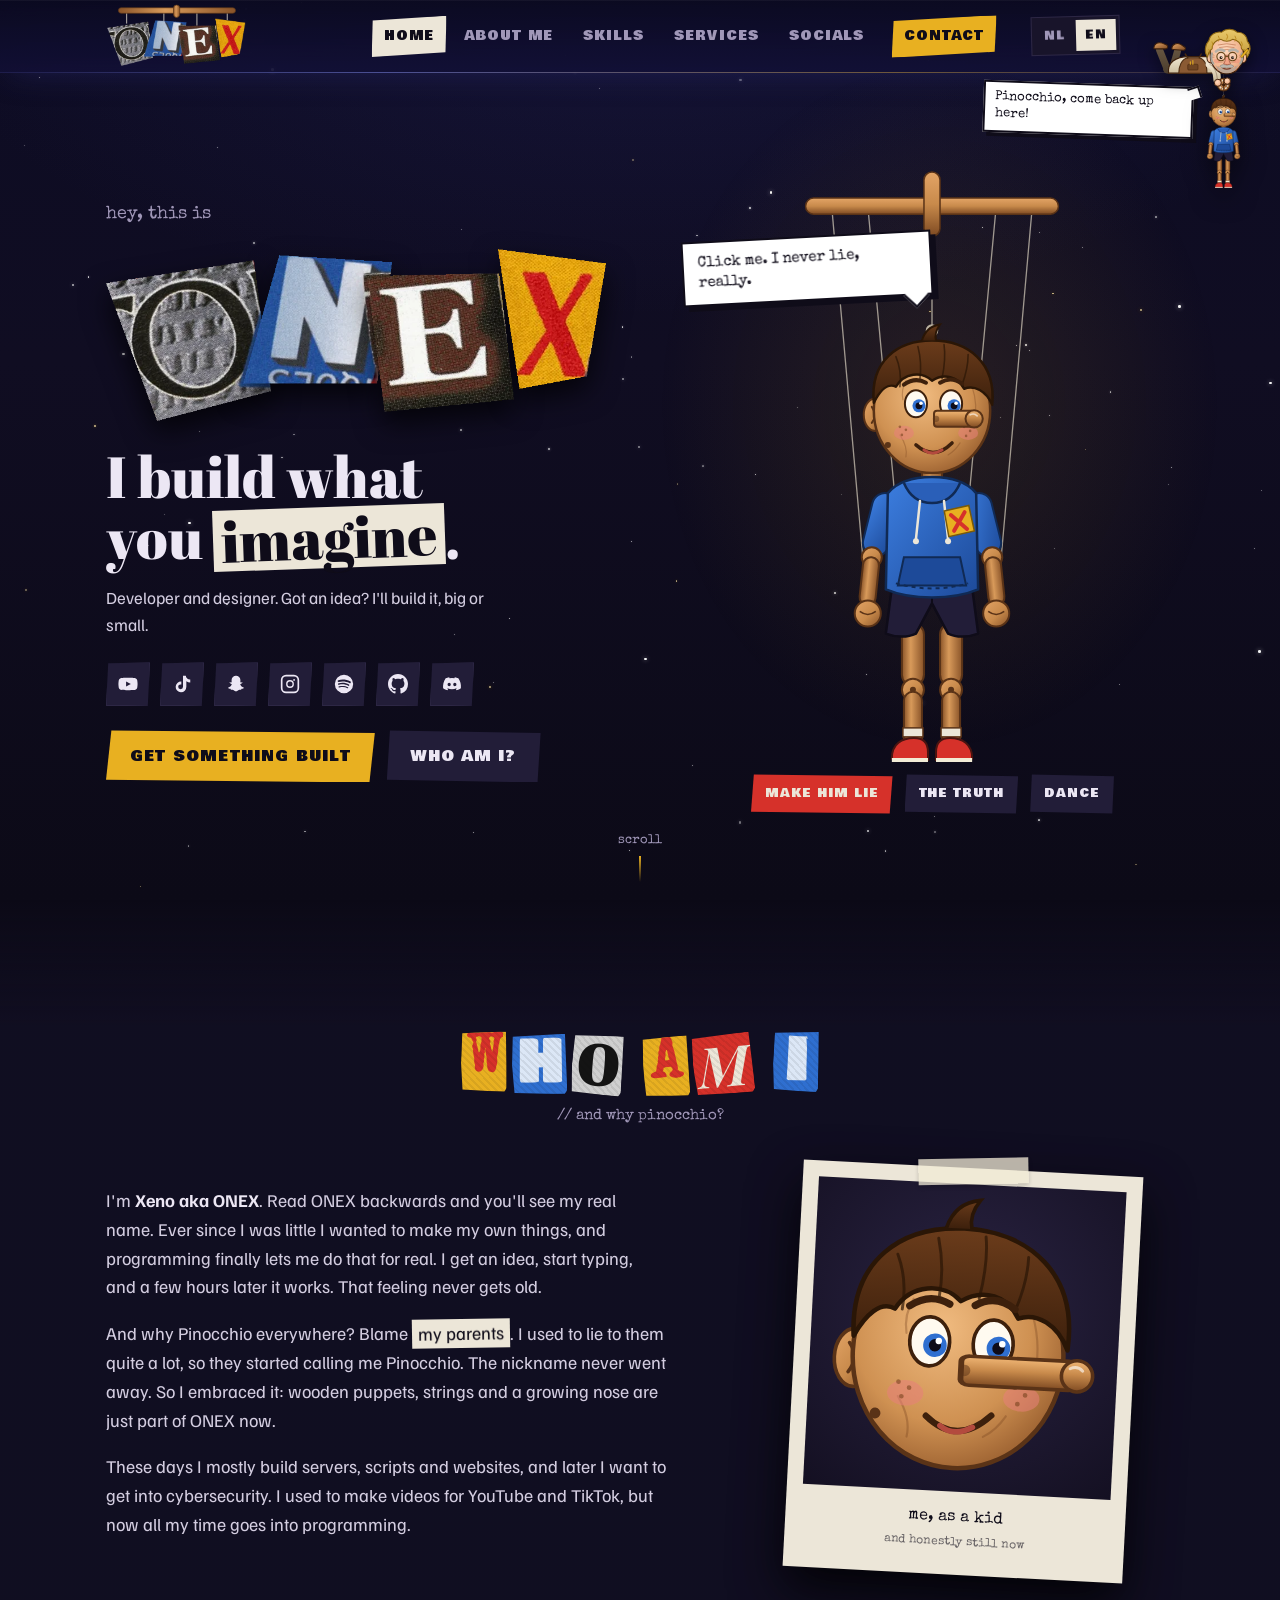
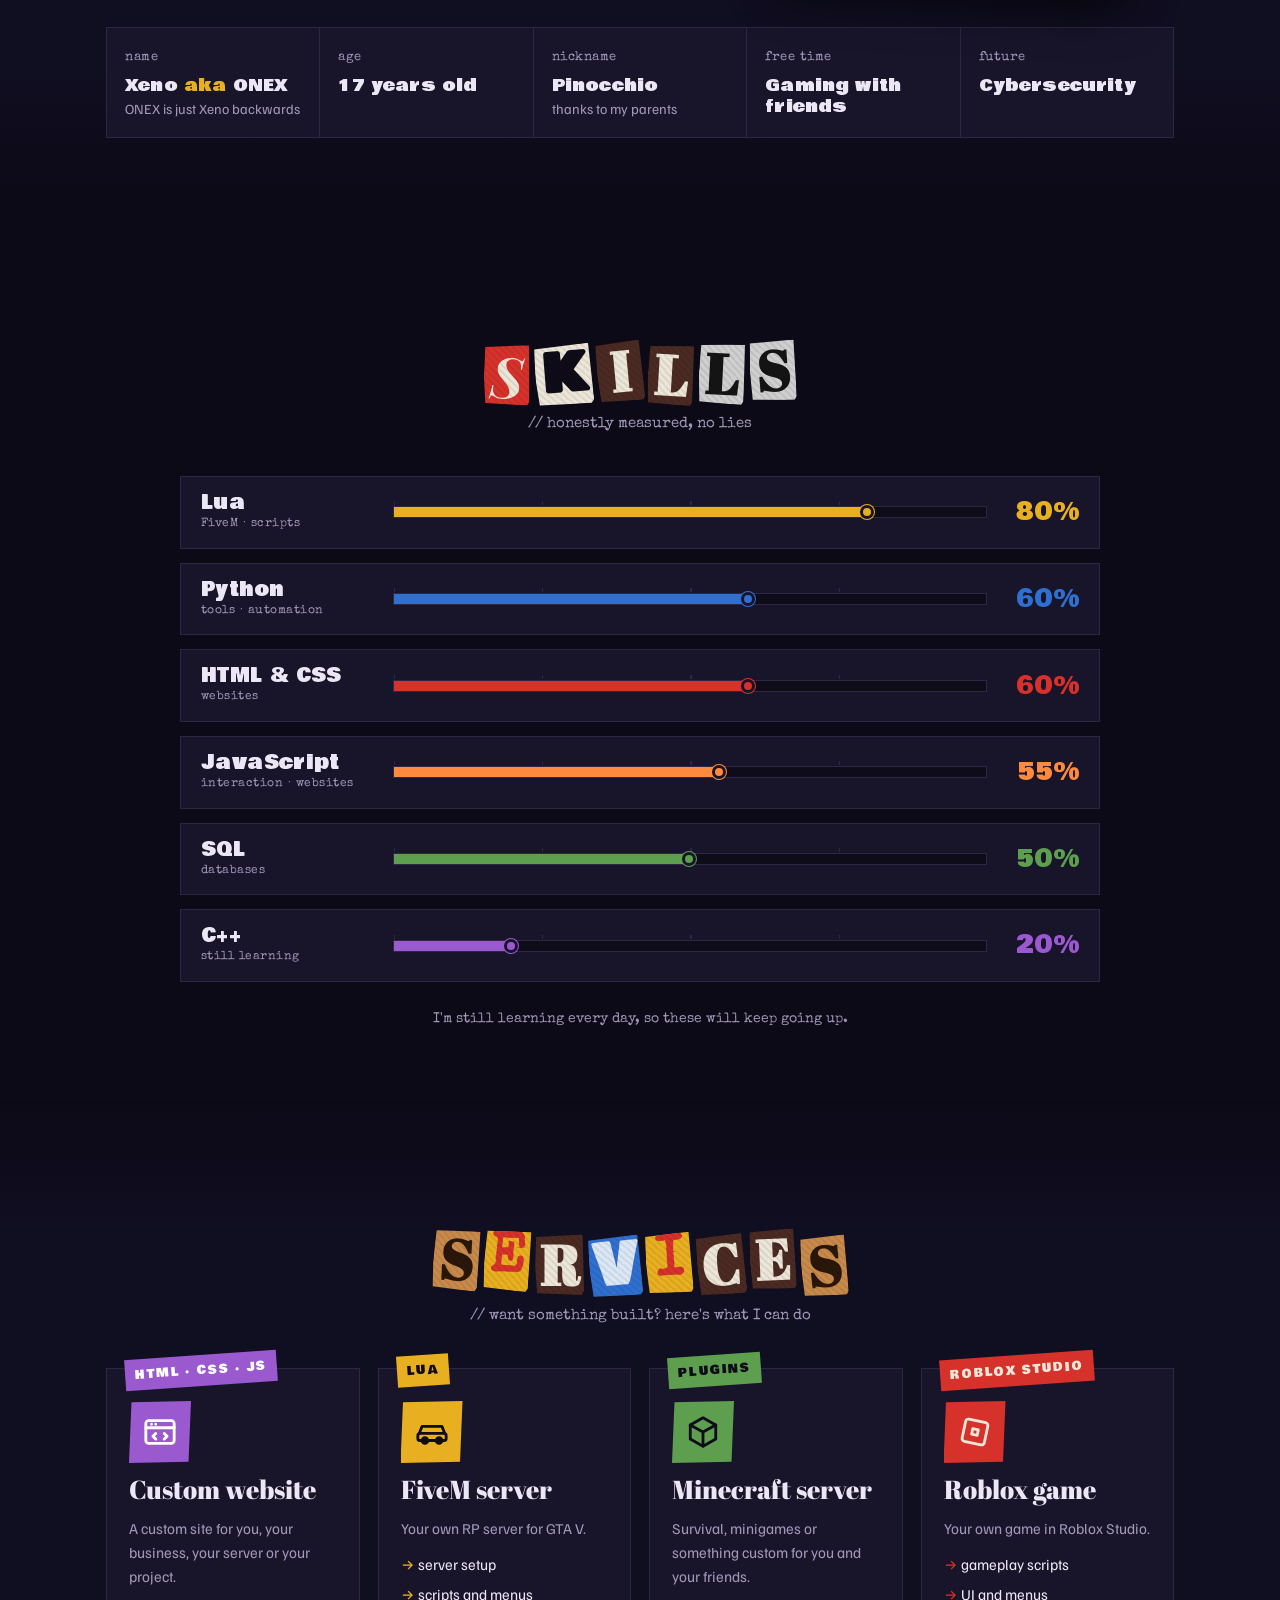
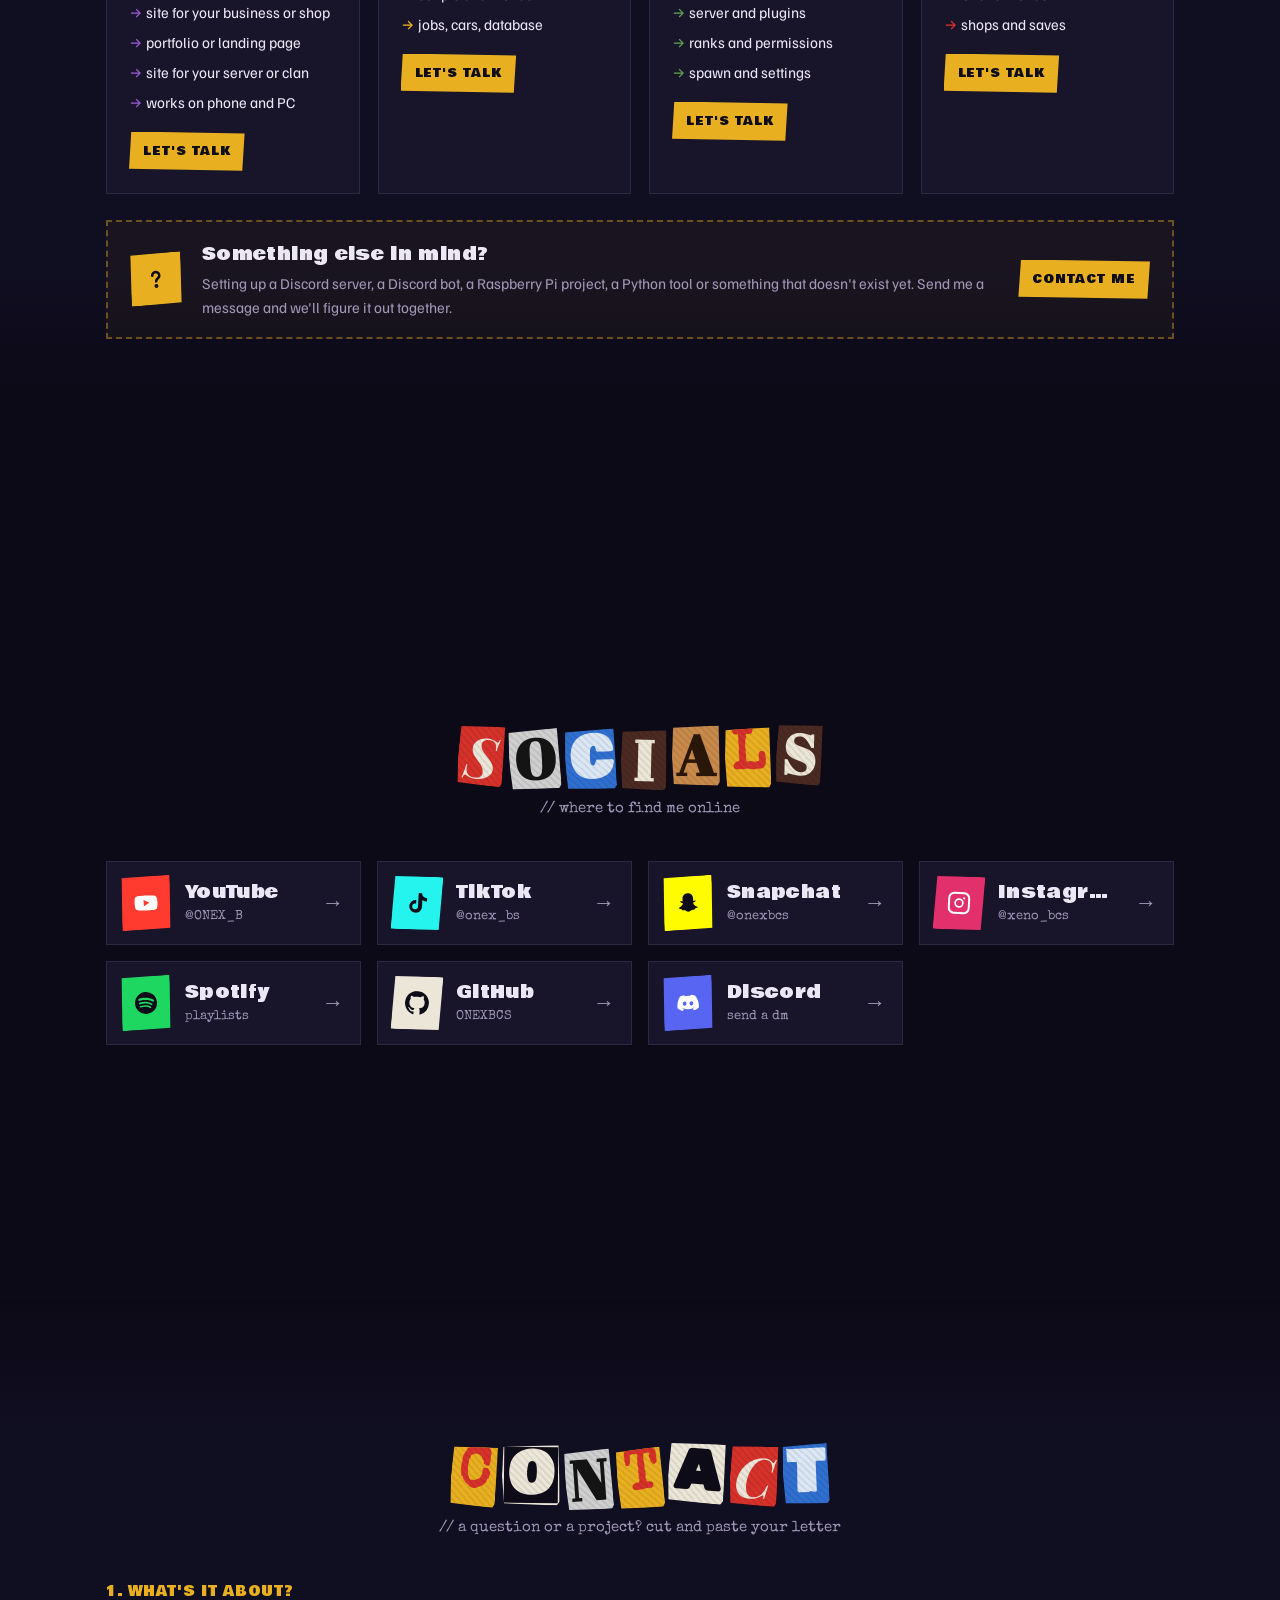
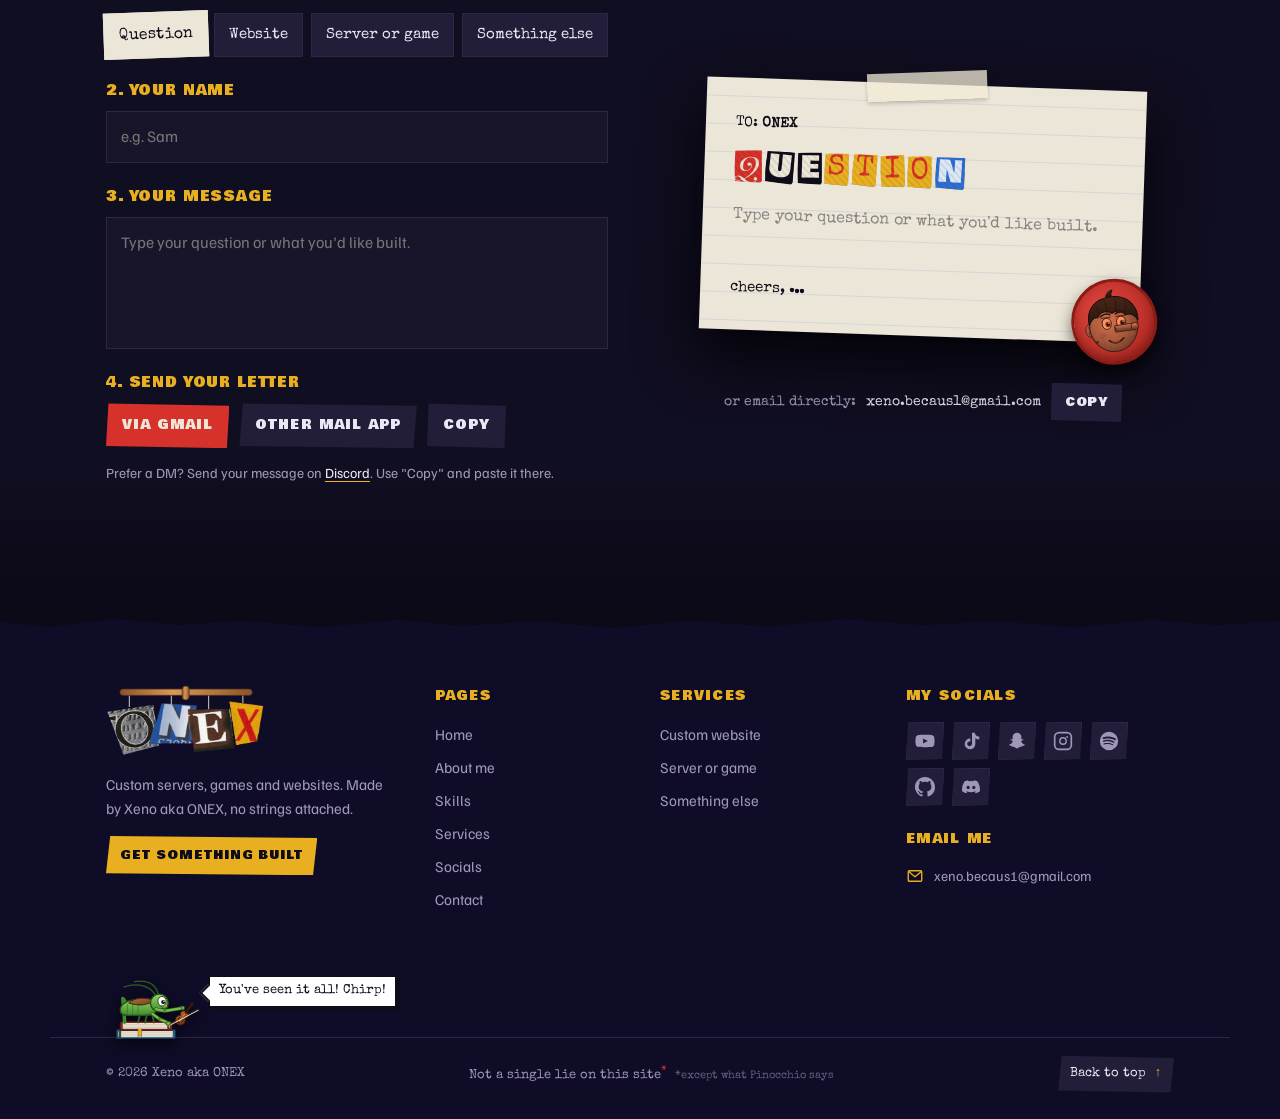
==== index.html @ eb0c6455 "Logo, Home and 'Naar boven' links also do the Wheeeee ride, no bubbles flashing Co-Authored-By: Clau" ====
<!doctype html>
<html lang="nl">
<head>
<script>if(!matchMedia("(prefers-reduced-motion: reduce)").matches)document.documentElement.classList.add("rig-on")</script>
<meta charset="utf-8">
<meta name="viewport" content="width=device-width, initial-scale=1, viewport-fit=cover">
<meta name="description" content="ONEX: servers, games en websites op maat. FiveM, Minecraft, Roblox en custom websites.">
<link rel="icon" href="favicon.ico" sizes="any">
<link rel="icon" type="image/png" sizes="64x64" href="assets/images/favicon.png">
<link rel="apple-touch-icon" href="assets/images/apple-touch-icon.png">
<meta name="theme-color" content="#0f0c19">
<meta property="og:title" content="ONEX · Pinokkio's werkplaats">
<meta property="og:description" content="Ik bouw wat jij bedenkt. Servers, games en websites op maat.">
<title>ONEX · Pinokkio's werkplaats</title>
<link rel="preconnect" href="https://fonts.googleapis.com">
<link rel="stylesheet" href="https://fonts.googleapis.com/css2?family=Abril+Fatface&family=Bowlby+One&family=Familjen+Grotesk:wght@400;500;700&family=Special+Elite&family=Rubik+Mono+One&family=Playfair+Display:ital,wght@1,900&display=swap">
<link rel="stylesheet" href="assets/css/style.css?v=53">
</head>
<body>


<svg width="0" height="0" style="position:absolute" aria-hidden="true">
  <defs>
    <linearGradient id="gWood" x1="0" y1="0" x2="1" y2="1"><stop offset="0" stop-color="#e3a466"/><stop offset=".55" stop-color="#c88a4b"/><stop offset="1" stop-color="#8a5429"/></linearGradient>
    <radialGradient id="gFace" cx=".42" cy=".38" r=".7"><stop offset="0" stop-color="#f0bb80"/><stop offset=".6" stop-color="#cf9152"/><stop offset="1" stop-color="#93592b"/></radialGradient>
    <linearGradient id="gNose" x1="0" y1="0" x2="0" y2="1"><stop offset="0" stop-color="#f0b675"/><stop offset=".45" stop-color="#c88a4b"/><stop offset="1" stop-color="#7e4a22"/></linearGradient>
    <linearGradient id="gLimb" x1="0" y1="0" x2="1" y2="0"><stop offset="0" stop-color="#8a5429"/><stop offset=".4" stop-color="#d89a5a"/><stop offset="1" stop-color="#8a5429"/></linearGradient>
    <linearGradient id="gHood" x1="0" y1="0" x2="1" y2="1"><stop offset="0" stop-color="#3c7ee0"/><stop offset="1" stop-color="#1d4a99"/></linearGradient>
    <pattern id="gScan" width="4" height="4" patternUnits="userSpaceOnUse"><rect width="4" height="2" fill="#00000030"/></pattern>
    <linearGradient id="gHair" x1="0" y1="0" x2="0" y2="1"><stop offset="0" stop-color="#6b3c1b"/><stop offset="1" stop-color="#3d200c"/></linearGradient>
  </defs>

  <!-- original wooden head, nose controlled by --nose -->
  <symbol id="pHead" viewBox="0 0 320 560" overflow="visible">
    <!-- ear -->
    <ellipse cx="103" cy="128" rx="11" ry="16" fill="url(#gWood)" stroke="#5a3317" stroke-width="2"/>
    <path d="M100 120q6 8 0 16" stroke="#5a3317" stroke-width="2" fill="none" stroke-linecap="round"/>
    <!-- face -->
    <ellipse cx="160" cy="124" rx="58" ry="62" fill="url(#gFace)" stroke="#5a3317" stroke-width="2.5"/>
    <g stroke="#7a4520" stroke-width="1.2" fill="none" opacity=".35" stroke-linecap="round">
      <path d="M128 148q8 12 6 22"/><path d="M200 100q6 18 2 36"/><path d="M134 94q-5 9-3 19"/><path d="M188 156q-5 8-12 12"/>
    </g>
    <!-- carved hair -->
    <path d="M102 116C98 74 126 54 160 54c36 0 64 22 60 64-6-14-18-20-28-16-6-12-20-16-32-8-10-10-28-8-36 6-8-4-16 4-22 16z" fill="url(#gHair)" stroke="#2a1606" stroke-width="2.5" stroke-linejoin="round"/>
    <g stroke="#2a1606" stroke-width="1.6" fill="none" opacity=".7" stroke-linecap="round">
      <path d="M124 70q6 14 4 30"/><path d="M146 60q4 16 2 32"/><path d="M172 58q2 14-2 34"/><path d="M196 68q0 14-6 30"/>
    </g>
    <path d="M150 54q4-14 18-16q-6 8-4 16" fill="url(#gHair)" stroke="#2a1606" stroke-width="2"/>
    <!-- brows -->
    <path d="M132 98q11-8 22-2" stroke="#3d200c" stroke-width="4" fill="none" stroke-linecap="round"/>
    <path d="M168 96q11-7 22 1" stroke="#3d200c" stroke-width="4" fill="none" stroke-linecap="round"/>
    <!-- eyes -->
    <ellipse cx="144" cy="117" rx="11" ry="13.5" fill="#fffaf0" stroke="#3d200c" stroke-width="2"/>
    <ellipse cx="179" cy="117" rx="11" ry="13.5" fill="#fffaf0" stroke="#3d200c" stroke-width="2"/>
    <g class="p-pupil">
      <circle cx="147" cy="119" r="6.5" fill="#2f6fd0"/><circle cx="147" cy="119" r="3.4" fill="#0f0c19"/><circle cx="149" cy="116.5" r="1.8" fill="#fff"/>
      <circle cx="182" cy="119" r="6.5" fill="#2f6fd0"/><circle cx="182" cy="119" r="3.4" fill="#0f0c19"/><circle cx="184" cy="116.5" r="1.8" fill="#fff"/>
    </g>
    <ellipse class="p-lid" cx="144" cy="117" rx="12" ry="14.5" fill="#c88a4b" stroke="#3d200c" stroke-width="2"/>
    <ellipse class="p-lid" cx="179" cy="117" rx="12" ry="14.5" fill="#c88a4b" stroke="#3d200c" stroke-width="2"/>
    <!-- cheeks & freckles -->
    <ellipse cx="132" cy="146" rx="10" ry="7" fill="#e8807a" opacity=".55"/>
    <ellipse cx="196" cy="146" rx="10" ry="7" fill="#e8807a" opacity=".55"/>
    <g fill="#7a4520" opacity=".6"><circle cx="128" cy="140" r="1.3"/><circle cx="134" cy="143" r="1.3"/><circle cx="130" cy="148" r="1.3"/><circle cx="192" cy="140" r="1.3"/><circle cx="198" cy="144" r="1.3"/><circle cx="194" cy="149" r="1.3"/></g>
    <!-- mouth -->
    <path d="M144 158q18 16 36-2" stroke="#3d200c" stroke-width="3.5" fill="none" stroke-linecap="round"/>
    <path d="M152 163q8 6 18 0" stroke="#b34a3e" stroke-width="3" fill="none" stroke-linecap="round"/>
    <!-- wood joint at jaw -->
    <circle cx="116" cy="158" r="3" fill="#5a3317"/>
    <!-- nose -->
    <rect class="p-nose" x="162" y="124" width="40" height="16" rx="3" fill="url(#gNose)" stroke="#5a3317" stroke-width="2"/>
    <g class="p-tip">
      <circle cx="202" cy="132" r="8.6" fill="url(#gNose)" stroke="#5a3317" stroke-width="2"/>
      <path d="M198 128q4-2 7 1" stroke="#fff" stroke-width="1.6" fill="none" opacity=".6" stroke-linecap="round"/>
      <g class="p-leaf"><path d="M200 124q2-14 16-16q-2 14-16 16z" fill="#5d9e4f" stroke="#2e5a24" stroke-width="1.5"/><path d="M201 123l10-10" stroke="#2e5a24" stroke-width="1.2"/></g>
    </g>
    <circle cx="164" cy="132" r="3.2" fill="#5a3317" opacity=".5"/>
  </symbol>

  <symbol id="i-gh" viewBox="0 0 16 16"><path d="M8 0C3.58 0 0 3.58 0 8c0 3.54 2.29 6.53 5.47 7.59.4.07.55-.17.55-.38 0-.19-.01-.82-.01-1.49-2.01.37-2.53-.49-2.69-.94-.09-.23-.48-.94-.82-1.13-.28-.15-.68-.52-.01-.53.63-.01 1.08.58 1.23.82.72 1.21 1.87.87 2.33.66.07-.52.28-.87.51-1.07-1.78-.2-3.64-.89-3.64-3.95 0-.87.31-1.59.82-2.15-.08-.2-.36-1.02.08-2.12 0 0 .67-.21 2.2.82.64-.18 1.32-.27 2-.27.68 0 1.36.09 2 .27 1.53-1.04 2.2-.82 2.2-.82.44 1.1.16 1.92.08 2.12.51.56.82 1.27.82 2.15 0 3.07-1.87 3.75-3.65 3.95.29.25.54.73.54 1.48 0 1.07-.01 1.93-.01 2.2 0 .21.15.46.55.38A8.01 8.01 0 0016 8c0-4.42-3.58-8-8-8z"/></symbol>
  <symbol id="i-yt" viewBox="0 0 24 24"><path d="M23 7.2a3 3 0 00-2.1-2.1C19 4.6 12 4.6 12 4.6s-7 0-8.9.5A3 3 0 001 7.2 31 31 0 00.5 12 31 31 0 001 16.8a3 3 0 002.1 2.1c1.9.5 8.9.5 8.9.5s7 0 8.9-.5a3 3 0 002.1-2.1 31 31 0 00.5-4.8 31 31 0 00-.5-4.8zM9.7 15.1V8.9L15.4 12z"/></symbol>
  <symbol id="i-tt" viewBox="0 0 24 24"><path d="M16.6 2h-3.4v13.4a2.9 2.9 0 11-2.9-2.9c.3 0 .6 0 .9.1V9.1a6.4 6.4 0 106 6.3V8.6a8.1 8.1 0 004.7 1.5V6.7a4.8 4.8 0 01-5.3-4.7z"/></symbol>
  <symbol id="i-sc" viewBox="0 0 24 24"><path d="M12 2.2c2.9 0 5.2 2.2 5.3 5.1l-.1 2.6c.6.3 1.3.1 1.8-.1.5-.2 1 .4.6.9-.5.6-1.5.9-2.2 1.2-.3.1-.4.4-.3.7.8 1.8 2.2 3.1 4 3.6.4.1.5.6.1.8-.8.4-1.7.6-2.6.8-.2.3-.2.9-.5 1.2-.8 0-1.7-.2-2.6.1-1.2.4-2 1.7-3.5 1.7s-2.3-1.3-3.5-1.7c-.9-.3-1.8-.1-2.6-.1-.3-.3-.3-.9-.5-1.2-.9-.2-1.8-.4-2.6-.8-.4-.2-.3-.7.1-.8 1.8-.5 3.2-1.8 4-3.6.1-.3 0-.6-.3-.7-.7-.3-1.7-.6-2.2-1.2-.4-.5.1-1.1.6-.9.5.2 1.2.4 1.8.1l-.1-2.6C6.8 4.4 9.1 2.2 12 2.2z"/></symbol>
  <symbol id="i-sp" viewBox="0 0 24 24"><path d="M12 1a11 11 0 100 22 11 11 0 000-22zm5 15.9a.7.7 0 01-.9.2c-2.6-1.6-5.8-1.9-9.6-1a.7.7 0 11-.3-1.3c4.2-1 7.7-.6 10.6 1.2.3.2.4.6.2.9zm1.3-3a.9.9 0 01-1.2.3c-2.9-1.8-7.4-2.3-10.9-1.3a.9.9 0 11-.5-1.7c4-1.2 9-.6 12.3 1.5.4.2.6.8.3 1.2zm.1-3.1C14.9 8.7 9.2 8.5 5.9 9.5a1.1 1.1 0 11-.6-2.1c3.8-1.2 10.1-.9 14.1 1.4a1.1 1.1 0 11-1 1.9z"/></symbol>
  <symbol id="i-ig" viewBox="0 0 24 24"><path d="M12 7.3a4.7 4.7 0 100 9.4 4.7 4.7 0 000-9.4zm0 7.7a3 3 0 110-6 3 3 0 010 6zm6-7.9a1.1 1.1 0 11-2.2 0 1.1 1.1 0 012.2 0zM16.8 1H7.2A6.2 6.2 0 001 7.2v9.6A6.2 6.2 0 007.2 23h9.6a6.2 6.2 0 006.2-6.2V7.2A6.2 6.2 0 0016.8 1zm4.2 15.8a4.2 4.2 0 01-4.2 4.2H7.2A4.2 4.2 0 013 16.8V7.2A4.2 4.2 0 017.2 3h9.6A4.2 4.2 0 0121 7.2z"/></symbol>
  <symbol id="i-dc" viewBox="0 0 24 24"><path d="M19.6 5.2A17 17 0 0015.4 4l-.5 1a15.7 15.7 0 00-5.8 0l-.5-1a17 17 0 00-4.2 1.2C1.7 9.2 1 13.1 1.3 17a17 17 0 005.2 2.6l1.1-1.8a11 11 0 01-1.7-.8l.4-.3a12 12 0 0011.4 0l.4.3-1.7.8 1.1 1.8a17 17 0 005.2-2.6c.4-4.5-.7-8.4-3.1-11.8zM8.6 14.6c-1 0-1.9-1-1.9-2.1s.8-2.1 1.9-2.1 1.9 1 1.9 2.1-.8 2.1-1.9 2.1zm6.8 0c-1 0-1.9-1-1.9-2.1s.8-2.1 1.9-2.1 1.9 1 1.9 2.1-.8 2.1-1.9 2.1z"/></symbol>
</svg>

<header class="header">
  <div class="wrap">
    <a class="logo" href="#home" aria-label="ONEX home"><svg class="brand" viewBox="0 0 204 90" role="img" aria-label="ONEX">
  <g class="b-swing">
    <g stroke="#e6dfcf" stroke-width="1.3" opacity=".9"><line x1="30" y1="9" x2="30" y2="27"/><line x1="84" y1="9" x2="84" y2="24"/><line x1="132" y1="9" x2="132" y2="30"/><line x1="176" y1="9" x2="176" y2="22"/></g>
    <image preserveAspectRatio="xMidYMid meet" href="assets/images/onex-letters.webp" x="2" y="20" width="200" height="68.3"/>
  </g>
  <g class="b-bar">
    <rect x="18" y="4" width="170" height="8" rx="4" fill="url(#gLimb)" stroke="#5a3317" stroke-width="1"/>
    <rect x="98" y="0" width="9" height="18" rx="4.5" fill="url(#gLimb)" stroke="#5a3317" stroke-width="1"/>
  </g>
</svg></a>
    <input type="checkbox" id="menu" aria-label="Menu openen">
    <label class="burger" for="menu" aria-hidden="true"><span></span><span></span><span></span></label>
    <nav class="nav" aria-label="Hoofdmenu">
      <a href="#home">Home</a>
      <a href="#wie">Wie ben ik</a>
      <a href="#skills">Skills</a>
      <a href="#bouwen">Laten maken</a>
      <a href="#socials">Socials</a>
      <a href="#contact" class="cta">Contact</a>
    </nav>
    <div class="lang" role="group" aria-label="Kies taal"><button type="button" data-lang="nl" aria-pressed="true">NL</button><button type="button" data-lang="en" aria-pressed="false">EN</button></div>
  </div>
  <div class="progress" aria-hidden="true"></div>
</header>

<main>
  <!-- HOME -->
  <section class="hero" id="home">
    <div class="wrap hero-grid">
      <div class="copy">
        <p class="hey">hey, dit is</p>
        <h1 class="letters" aria-label="ONEX"><span class="lt" style="left:0.0%;top:5.98%;width:33.03%;--d:0.0s;--sw:5.2s;--a:2deg;z-index:1"><img src="assets/images/letter-o.webp" alt="" draggable="false"></span><span class="lt" style="left:27.47%;top:3.32%;width:29.85%;--d:0.15s;--sw:4.6s;--a:2.6deg;z-index:2"><img src="assets/images/letter-n.webp" alt="" draggable="false"></span><span class="lt" style="left:52.21%;top:13.95%;width:29.4%;--d:0.3s;--sw:5.8s;--a:1.6deg;z-index:3"><img src="assets/images/letter-e.webp" alt="" draggable="false"></span><span class="lt" style="left:78.32%;top:0.0%;width:21.68%;--d:0.44999999999999996s;--sw:4.9s;--a:2.4deg;z-index:4"><img src="assets/images/letter-x.webp" alt="" draggable="false"></span></h1>
                <h2 class="hero-title">Ik bouw wat jij <em>bedenkt</em>.</h2>
        <p class="sub">Developer en designer. Heb je een idee? Dan maak ik het, groot of klein.</p>
        <div class="icons">
          <a style="--c:#ff3b30;--on:#fff" href="https://www.youtube.com/@ONEX_B" target="_blank" rel="noopener" aria-label="YouTube"><svg class="i"><use href="#i-yt"/></svg></a>
          <a style="--c:#25f4ee;--on:#0f0c19" href="https://www.tiktok.com/@onex_bs" target="_blank" rel="noopener" aria-label="TikTok"><svg class="i"><use href="#i-tt"/></svg></a>
          <a style="--c:#fffc00;--on:#0f0c19" href="https://www.snapchat.com/@onexbcs?share_id=fpzCQ9LOANc&amp;locale=nl-BE" target="_blank" rel="noopener" aria-label="Snapchat"><svg class="i"><use href="#i-sc"/></svg></a>
          <a style="--c:#e1306c;--on:#fff" href="https://www.instagram.com/xeno_bcs" target="_blank" rel="noopener" aria-label="Instagram"><svg class="i"><use href="#i-ig"/></svg></a>
          <a style="--c:#1ed760;--on:#0f0c19" href="https://open.spotify.com/user/xenobecaus" target="_blank" rel="noopener" aria-label="Spotify"><svg class="i"><use href="#i-sp"/></svg></a>
          <a style="--c:#ece6d8;--on:#0f0c19" href="https://github.com/ONEXBCS" target="_blank" rel="noopener" aria-label="GitHub"><svg class="i"><use href="#i-gh"/></svg></a>
          <a style="--c:#5865f2;--on:#fff" href="https://discordapp.com/users/730111801668141116" target="_blank" rel="noopener" aria-label="Discord"><svg class="i"><use href="#i-dc"/></svg></a>
        </div>
        <div class="btns">
          <a class="btn" href="#bouwen">Iets laten maken</a>
          <a class="btn ghost" href="#wie">Wie ben ik?</a>
        </div>
      </div>

      <div class="show">
        <div class="stage">
          <div class="bubble" id="bubble" data-noi18n aria-live="polite">Klik op mij. Ik lieg nooit, echt.</div>
          <div class="rig" id="rig">
          <svg class="puppet" id="puppet" viewBox="0 -118 320 598" role="img" aria-label="Houten marionet, klik om zijn neus te laten groeien">
            <defs><linearGradient id="gBar" x1="0" y1="0" x2="0" y2="1"><stop offset="0" stop-color="#e3a466"/><stop offset=".5" stop-color="#c88a4b"/><stop offset="1" stop-color="#7e4a22"/></linearGradient></defs>
            <g class="all">
              <!-- strings -->
              <g stroke="#d9d1bf" stroke-width="1.3" opacity=".75">
                <line x1="160" y1="-80" x2="160" y2="40"/>
                              </g>
              <circle cx="160" cy="44" r="5" fill="none" stroke="#b8b0a0" stroke-width="2.5"/>
              <g stroke="#d9d1bf" stroke-width="1.3" opacity=".7">
                <line class="str" data-limb="legL" data-px="141" data-py="402" x1="96" y1="-80" x2="141" y2="402"/>
                <line class="str" data-limb="legR" data-px="179" data-py="402" x1="224" y1="-80" x2="179" y2="402"/>
                <line class="str" data-limb="armL" data-px="96" data-py="326" x1="60" y1="-80" x2="96" y2="326"/>
                <line class="str" data-limb="armR" data-px="224" data-py="326" x1="260" y1="-80" x2="224" y2="326"/>
              </g>

              <!-- legs (behind body) -->
              <g class="legL">
                                <rect x="130" y="336" width="22" height="62" rx="11" fill="url(#gLimb)" stroke="#5a3317" stroke-width="2"/>
                <circle cx="141" cy="402" r="11" fill="url(#gWood)" stroke="#5a3317" stroke-width="2"/>
                <circle cx="141" cy="402" r="3" fill="#5a3317"/>
                <rect x="132" y="404" width="18" height="56" rx="9" fill="url(#gLimb)" stroke="#5a3317" stroke-width="2"/>
                <rect x="131" y="440" width="20" height="9" fill="#ece6d8" stroke="#5a3317" stroke-width="1.5"/>
                <path d="M120 470c0-14 10-20 22-20s14 8 14 14v8h-32c-3 0-4-1-4-2z" fill="#d6312a" stroke="#4a1410" stroke-width="2"/>
                <path d="M120 472h36" stroke="#f2ecd6" stroke-width="4"/>
              </g>
              <g class="legR">
                                <rect x="168" y="336" width="22" height="62" rx="11" fill="url(#gLimb)" stroke="#5a3317" stroke-width="2"/>
                <circle cx="179" cy="402" r="11" fill="url(#gWood)" stroke="#5a3317" stroke-width="2"/>
                <circle cx="179" cy="402" r="3" fill="#5a3317"/>
                <rect x="170" y="404" width="18" height="56" rx="9" fill="url(#gLimb)" stroke="#5a3317" stroke-width="2"/>
                <rect x="169" y="440" width="20" height="9" fill="#ece6d8" stroke="#5a3317" stroke-width="1.5"/>
                <path d="M200 470c0-14-10-20-22-20s-14 8-14 14v8h32c3 0 4-1 4-2z" fill="#d6312a" stroke="#4a1410" stroke-width="2"/>
                <path d="M164 472h36" stroke="#f2ecd6" stroke-width="4"/>
              </g>

              <!-- shorts -->
              <path d="M120 300h80l6 46c-10 4-22 4-30 0l-16-30-16 30c-8 4-20 4-30 0z" fill="#221d38" stroke="#0f0c19" stroke-width="2.5" stroke-linejoin="round"/>
              <path d="M160 304v12" stroke="#0f0c19" stroke-width="2"/>

              <!-- arms (behind hoodie) -->
              <g class="armL">
                                <rect x="102" y="206" width="26" height="64" rx="13" transform="rotate(14 114 212)" fill="url(#gHood)" stroke="#102a55" stroke-width="2"/>
                <circle cx="100" cy="270" r="10" fill="url(#gWood)" stroke="#5a3317" stroke-width="2"/>
                <rect x="92" y="270" width="16" height="48" rx="8" transform="rotate(6 100 270)" fill="url(#gLimb)" stroke="#5a3317" stroke-width="2"/>
                <circle cx="96" cy="326" r="13" fill="url(#gWood)" stroke="#5a3317" stroke-width="2"/>
                <path d="M88 324q8 6 16 0" stroke="#5a3317" stroke-width="1.6" fill="none"/>
              </g>
              <g class="armR">
                                <rect x="192" y="206" width="26" height="64" rx="13" transform="rotate(-14 206 212)" fill="url(#gHood)" stroke="#102a55" stroke-width="2"/>
                <circle cx="220" cy="270" r="10" fill="url(#gWood)" stroke="#5a3317" stroke-width="2"/>
                <rect x="212" y="270" width="16" height="48" rx="8" transform="rotate(-6 220 270)" fill="url(#gLimb)" stroke="#5a3317" stroke-width="2"/>
                <circle cx="224" cy="326" r="13" fill="url(#gWood)" stroke="#5a3317" stroke-width="2"/>
                <path d="M216 324q8 6 16 0" stroke="#5a3317" stroke-width="1.6" fill="none"/>
              </g>

              <!-- neck -->
              <rect x="150" y="178" width="20" height="26" rx="4" fill="url(#gLimb)" stroke="#5a3317" stroke-width="2"/>

              <!-- hoodie -->
              <path d="M116 206c10-12 26-16 44-16s34 4 44 16l2 96c-14 6-30 8-46 8s-32-2-46-8z" fill="url(#gHood)" stroke="#102a55" stroke-width="2.5" stroke-linejoin="round"/>
              <path d="M132 196c6 14 16 20 28 20s22-6 28-20" fill="#2a5fb8" stroke="#102a55" stroke-width="2.5"/>
              <path d="M148 214l-4 38M172 214l4 38" stroke="#ece6d8" stroke-width="2.5" stroke-linecap="round"/>
              <circle cx="144" cy="254" r="3" fill="#ece6d8"/><circle cx="176" cy="254" r="3" fill="#ece6d8"/>
              <path d="M132 270h56l6 28h-68z" fill="#1d4a99" stroke="#102a55" stroke-width="2"/>
              <!-- ransom X patch -->
              <g transform="rotate(-8 186 236)">
                <path d="M174 222l25 -2 2 26-26 2z" fill="#e8b021" stroke="#7a5a08" stroke-width="1.5"/>
                <path d="M180 227l14 16M194 226l-13 17" stroke="#d6312a" stroke-width="4" stroke-linecap="round"/>
              </g>
              <path d="M124 296q36 10 72 0" stroke="#102a55" stroke-width="2" fill="none" stroke-dasharray="4 4"/>

              <!-- head -->
              <use href="#pHead" width="320" height="560"/>
            </g>
            <g class="bar">
              <rect x="34" y="-88" width="252" height="16" rx="8" fill="url(#gBar)" stroke="#5a3317" stroke-width="1.5"/>
              <rect x="152" y="-114" width="16" height="64" rx="8" fill="url(#gBar)" stroke="#5a3317" stroke-width="1.5"/>
            </g>
          </svg>
          </div>
        </div>
        <div class="btns">
          <button class="btn red sm" id="lie">Laat hem liegen</button>
          <button class="btn ghost sm" id="truth">De waarheid</button>
          <button class="btn ghost sm" id="dance">Dansen</button>
        </div>
      </div>
    </div>
    <a class="scroll" href="#wie"><span>scroll</span><i></i></a>
  </section>

  <!-- WIE BEN IK -->
  <section class="alt" id="wie">
    <div class="wrap">
      <div class="sec-head"><h2 class="ransom" data-word="WIE BEN IK" data-seed="7" aria-label="Wie ben ik"></h2><p>// en waarom pinokkio?</p></div>
      <div class="about">
        <div>
          <p>Ik ben <strong>Xeno aka ONEX</strong>. Lees ONEX maar eens achterstevoren, dan zie je mijn echte naam. Van kleins af aan wilde ik al mijn eigen dingen maken, en met programmeren kan dat eindelijk echt. Ik krijg een idee, begin te typen en een paar uur later werkt het. Dat gevoel blijft gewoon leuk.</p>
          <p>En waarom overal Pinokkio? Dat is de schuld van <span class="mark">mijn ouders</span>. Vroeger loog ik nogal vaak tegen hen, dus begonnen ze me Pinokkio te noemen. Die bijnaam is nooit meer weggegaan. Dan maar omarmen: houten poppen, touwtjes en een neus die groeit horen nu gewoon bij ONEX.</p>
          <p>Nu bouw ik vooral servers, scripts en websites, en later wil ik de cybersecurity in. Vroeger maakte ik ook video's voor YouTube en TikTok, maar nu gaat al mijn tijd naar programmeren.</p>
        </div>
        <div class="polaroid">
          <i class="tape"></i>
          <div class="pic"><svg viewBox="88 36 150 156" aria-hidden="true"><use href="#pHead" width="320" height="560"/></svg></div>
          <p>ik, vroeger<small>en nu eigenlijk nog steeds</small></p>
        </div>
      </div>

      <div class="qa">
        <div class="q"><span class="qq">naam</span><p>Xeno <span class="y">aka</span> ONEX<small>ONEX is gewoon Xeno achterstevoren</small></p></div>
        <div class="q"><span class="qq">leeftijd</span><p><span id="age">17</span> jaar<small class="bday" id="bday" hidden>en vandaag jarig!</small></p></div>
        <div class="q"><span class="qq">bijnaam</span><p>Pinokkio<small>dankzij mijn ouders</small></p></div>
        <div class="q"><span class="qq">vrije tijd</span><p>Gamen met vrienden</p></div>
        <div class="q"><span class="qq">later</span><p>Cybersecurity</p></div>
      </div>
    </div>
  </section>

  <!-- SKILLS -->
  <section id="skills">
    <div class="wrap">
      <div class="sec-head"><h2 class="ransom" data-word="SKILLS" data-seed="13" aria-label="Skills"></h2><p>// eerlijk gemeten, zonder te liegen</p></div>
      <div class="skills">
        <div class="skill" style="--p:80;--c:#e8b021"><div class="lbl">Lua<small>FiveM · scripts</small></div><div class="ruler" role="img" aria-label="Lua 80 procent"><div class="fill"></div></div><div class="pct" data-to="80">0%</div></div><div class="skill" style="--p:60;--c:#2f6fd0"><div class="lbl">Python<small>tools · automatisatie</small></div><div class="ruler" role="img" aria-label="Python 60 procent"><div class="fill"></div></div><div class="pct" data-to="60">0%</div></div><div class="skill" style="--p:60;--c:#d6312a"><div class="lbl">HTML &amp; CSS<small>websites</small></div><div class="ruler" role="img" aria-label="HTML en CSS 60 procent"><div class="fill"></div></div><div class="pct" data-to="60">0%</div></div><div class="skill" style="--p:55;--c:#ff8a3d"><div class="lbl">JavaScript<small>interactie · websites</small></div><div class="ruler" role="img" aria-label="JavaScript 55 procent"><div class="fill"></div></div><div class="pct" data-to="55">0%</div></div><div class="skill" style="--p:50;--c:#5d9e4f"><div class="lbl">SQL<small>databases</small></div><div class="ruler" role="img" aria-label="SQL 50 procent"><div class="fill"></div></div><div class="pct" data-to="50">0%</div></div><div class="skill" style="--p:20;--c:#9b59d0"><div class="lbl">C++<small>nog aan het leren</small></div><div class="ruler" role="img" aria-label="C++ 20 procent"><div class="fill"></div></div><div class="pct" data-to="20">0%</div></div>
      </div>
      <p class="skill-note">Ik leer nog elke dag bij, dus dit gaat nog omhoog.</p>
    </div>
  </section>

  <!-- LATEN MAKEN -->
  <section class="alt" id="bouwen">
    <div class="wrap">
      <div class="sec-head"><h2 class="ransom" data-word="LATEN MAKEN" data-seed="17" aria-label="Laten maken"></h2><p>// wil je iets laten bouwen? dit kan ik voor je doen</p></div>
      <div class="services">
        <div class="svc" style="--c:#9b59d0;--on:#fff">
          <span class="tag">HTML · CSS · JS</span>
          <div class="ic"><svg viewBox="0 0 24 24"><rect x="2" y="4" width="20" height="16" rx="2"/><path d="M2 9h20M6 6.5h.01M9 6.5h.01"/><path d="M9 13l-2 2 2 2M15 13l2 2-2 2"/></svg></div>
          <h3>Custom website</h3>
          <p>Een site op maat voor jou, je bedrijf, je server of je project.</p>
          <ul><li>site voor je bedrijf of zaak</li><li>portfolio of landingspagina</li><li>site voor je server of clan</li><li>werkt op gsm en pc</li></ul>
          <a class="btn sm" href="#contact" data-pick="Custom website">Bespreken</a>
        </div>
        <div class="svc" style="--c:#e8b021;--on:#0f0c19">
          <span class="tag">LUA</span>
          <div class="ic"><svg viewBox="0 0 24 24"><path d="M3 13l2-5h14l2 5"/><rect x="2" y="13" width="20" height="5" rx="1.5"/><circle cx="7" cy="18" r="2"/><circle cx="17" cy="18" r="2"/></svg></div>
          <h3>FiveM server</h3>
          <p>Je eigen RP server voor GTA V.</p>
          <ul><li>server opzetten</li><li>scripts en menu's</li><li>jobs, auto's, database</li></ul>
          <a class="btn sm" href="#contact" data-pick="Server of game">Bespreken</a>
        </div>
        <div class="svc" style="--c:#5d9e4f;--on:#0f0c19">
          <span class="tag">PLUGINS</span>
          <div class="ic"><svg viewBox="0 0 24 24"><path d="M12 2l9 5v10l-9 5-9-5V7z"/><path d="M12 22V12M21 7l-9 5-9-5"/></svg></div>
          <h3>Minecraft server</h3>
          <p>Survival, minigames of iets eigen voor jou en je vrienden.</p>
          <ul><li>server en plugins</li><li>ranks en permissies</li><li>spawn en instellingen</li></ul>
          <a class="btn sm" href="#contact" data-pick="Server of game">Bespreken</a>
        </div>
        <div class="svc" style="--c:#d6312a;--on:#ece6d8">
          <span class="tag">ROBLOX STUDIO</span>
          <div class="ic"><svg viewBox="0 0 24 24"><rect x="4" y="4" width="16" height="16" rx="2" transform="rotate(12 12 12)"/><rect x="10" y="10" width="4" height="4" transform="rotate(12 12 12)"/></svg></div>
          <h3>Roblox game</h3>
          <p>Een eigen game in Roblox Studio.</p>
          <ul><li>gameplay scripts</li><li>UI en menu's</li><li>shops en saves</li></ul>
          <a class="btn sm" href="#contact" data-pick="Server of game">Bespreken</a>
        </div>
        <div class="other">
          <div class="ic"><svg viewBox="0 0 24 24"><path d="M9 9a3 3 0 115 2.2c-1 .7-2 1.3-2 2.8"/><circle cx="12" cy="18" r=".6" fill="currentColor"/></svg></div>
          <div><h3>Iets anders in gedachten?</h3><p>Een Discord server opzetten, een Discord bot, een Raspberry Pi project, een Python tool of iets wat nog niet bestaat. Stuur een berichtje, dan bekijken we samen wat kan.</p></div>
          <a class="btn sm" href="#contact" data-pick="Iets anders">Contacteer me</a>
        </div>
      </div>
    </div>
  </section>

  <!-- SOCIALS -->
  <section id="socials">
    <div class="wrap">
      <div class="sec-head"><h2 class="ransom" data-word="SOCIALS" data-seed="11" aria-label="Socials"></h2><p>// hier vind je me online</p></div>
      <div class="socials">
        <a class="soc" style="--c:#ff3b30;--on:#fff" href="https://www.youtube.com/@ONEX_B" target="_blank" rel="noopener"><span class="badge"><svg class="i"><use href="#i-yt"/></svg></span><span><span class="name">YouTube</span><span class="handle">@ONEX_B</span></span><span class="arrow">→</span></a>
        <a class="soc" style="--c:#25f4ee;--on:#0f0c19" href="https://www.tiktok.com/@onex_bs" target="_blank" rel="noopener"><span class="badge"><svg class="i"><use href="#i-tt"/></svg></span><span><span class="name">TikTok</span><span class="handle">@onex_bs</span></span><span class="arrow">→</span></a>
        <a class="soc" style="--c:#fffc00;--on:#0f0c19" href="https://www.snapchat.com/@onexbcs?share_id=fpzCQ9LOANc&amp;locale=nl-BE" target="_blank" rel="noopener"><span class="badge"><svg class="i"><use href="#i-sc"/></svg></span><span><span class="name">Snapchat</span><span class="handle">@onexbcs</span></span><span class="arrow">→</span></a>
        <a class="soc" style="--c:#e1306c;--on:#fff" href="https://www.instagram.com/xeno_bcs" target="_blank" rel="noopener"><span class="badge"><svg class="i"><use href="#i-ig"/></svg></span><span><span class="name">Instagram</span><span class="handle">@xeno_bcs</span></span><span class="arrow">→</span></a>
        <a class="soc" style="--c:#1ed760;--on:#0f0c19" href="https://open.spotify.com/user/xenobecaus" target="_blank" rel="noopener"><span class="badge"><svg class="i"><use href="#i-sp"/></svg></span><span><span class="name">Spotify</span><span class="handle">playlists</span></span><span class="arrow">→</span></a>
        <a class="soc" style="--c:#ece6d8;--on:#0f0c19" href="https://github.com/ONEXBCS" target="_blank" rel="noopener"><span class="badge"><svg class="i"><use href="#i-gh"/></svg></span><span><span class="name">GitHub</span><span class="handle">ONEXBCS</span></span><span class="arrow">→</span></a>
        <a class="soc" style="--c:#5865f2;--on:#fff" href="https://discordapp.com/users/730111801668141116" target="_blank" rel="noopener"><span class="badge"><svg class="i"><use href="#i-dc"/></svg></span><span><span class="name">Discord</span><span class="handle">stuur een dm</span></span><span class="arrow">→</span></a>
      </div>
    </div>
  </section>

  <!-- CONTACT -->
  <section class="alt" id="contact">
    <div class="wrap">
      <div class="sec-head"><h2 class="ransom" data-word="CONTACT" data-seed="5" aria-label="Contact"></h2><p>// een vraag of iets laten maken? knip je brief in elkaar</p></div>
      <div class="letter-grid">
        <form class="maker" id="maker" autocomplete="off">
          <fieldset>
            <legend>1. Waarover gaat het?</legend>
            <div class="picks" role="radiogroup">
              <label><input type="radio" name="what" value="Vraag" checked><span>Vraag</span></label>
              <label><input type="radio" name="what" value="Custom website"><span>Website</span></label>
              <label><input type="radio" name="what" value="Server of game"><span>Server of game</span></label>
              <label><input type="radio" name="what" value="Iets anders"><span>Iets anders</span></label>
            </div>
          </fieldset>
          <label class="field"><span>2. Je naam</span><input id="f-name" type="text" maxlength="40" placeholder="bv. Sam"></label>
          <label class="field"><span>3. Je bericht</span><textarea id="f-msg" rows="4" placeholder="Typ hier je vraag of wat je wilt laten maken."></textarea></label>
          <div class="send">
            <span class="send-label">4. Verstuur je brief</span>
            <div class="send-row">
              <a class="btn red" id="gmailbtn" href="https://mail.google.com/mail/?view=cm&amp;fs=1&amp;to=xeno.becaus1@gmail.com" target="_blank" rel="noopener">Via Gmail</a>
              <a class="btn ghost" id="mailbtn" href="mailto:xeno.becaus1@gmail.com" target="_blank" rel="noopener">Andere mail-app</a>
              <button type="button" class="btn ghost" id="copymsg">Kopieer</button>
            </div>
            <p class="send-alt">Liever een DM? Stuur je bericht op <a href="https://discordapp.com/users/730111801668141116" target="_blank" rel="noopener">Discord</a>. Gebruik "Kopieer" en plak het daar.</p>
          </div>
          <p class="status" id="status" data-noi18n aria-live="polite"></p>
        </form>

        <div class="note-wrap" aria-live="polite">
          <div class="note" id="note">
            <i class="tape"></i>
            <div class="note-to">AAN: <b>ONEX</b></div>
            <div class="ransom note-title" id="n-title"></div>
            <p class="note-msg" id="n-msg" data-noi18n>Typ hier je vraag of wat je wilt laten maken.</p>
            <div class="note-from">groetjes, <b id="n-name" data-noi18n>...</b></div>
            <div class="seal" aria-hidden="true">
              <svg viewBox="88 40 150 150"><use href="#pHead" width="320" height="560"/></svg>
            </div>
          </div>
          <div class="direct">of mail rechtstreeks: <span id="email">xeno.becaus1@gmail.com</span> <button class="btn sm ghost" id="copy">Kopieer</button></div>
        </div>
      </div>
    </div>
  </section>
</main>

<footer class="foot">
  <div class="wrap foot-top">
    <div class="foot-brand">
      <a class="logo" href="#home" aria-label="Terug naar home"><svg class="brand" viewBox="0 0 204 90" aria-hidden="true">
  <g class="b-swing">
    <g stroke="#e6dfcf" stroke-width="1.3" opacity=".9"><line x1="30" y1="9" x2="30" y2="27"/><line x1="84" y1="9" x2="84" y2="24"/><line x1="132" y1="9" x2="132" y2="30"/><line x1="176" y1="9" x2="176" y2="22"/></g>
    <image preserveAspectRatio="xMidYMid meet" href="assets/images/onex-letters.webp" x="2" y="20" width="200" height="68.3"/>
  </g>
  <g class="b-bar">
    <rect x="18" y="4" width="170" height="8" rx="4" fill="url(#gLimb)" stroke="#5a3317" stroke-width="1"/>
    <rect x="98" y="0" width="9" height="18" rx="4.5" fill="url(#gLimb)" stroke="#5a3317" stroke-width="1"/>
  </g>
</svg></a>
      <p>Servers, games en websites op maat. Gemaakt door Xeno aka ONEX, zonder touwtjes.</p>
      <a class="btn sm" href="#contact">Iets laten maken</a>
    </div>
    <nav class="foot-col" aria-label="Footer">
      <h4>Pagina's</h4>
      <a href="#home">Home</a><a href="#wie">Wie ben ik</a><a href="#skills">Skills</a><a href="#bouwen">Laten maken</a><a href="#socials">Socials</a><a href="#contact">Contact</a>
    </nav>
    <div class="foot-col">
      <h4>Laten maken</h4>
      <a href="#contact" data-pick="Custom website">Custom website</a><a href="#contact" data-pick="Server of game">Server of game</a><a href="#contact" data-pick="Iets anders">Iets anders</a>
    </div>
    <div class="foot-col">
      <h4>Mijn socials</h4>
      <div class="icons foot-icons">
          <a style="--c:#ff3b30;--on:#fff" href="https://www.youtube.com/@ONEX_B" target="_blank" rel="noopener" aria-label="YouTube"><svg class="i"><use href="#i-yt"/></svg></a>
          <a style="--c:#25f4ee;--on:#0f0c19" href="https://www.tiktok.com/@onex_bs" target="_blank" rel="noopener" aria-label="TikTok"><svg class="i"><use href="#i-tt"/></svg></a>
          <a style="--c:#fffc00;--on:#0f0c19" href="https://www.snapchat.com/@onexbcs?share_id=fpzCQ9LOANc&amp;locale=nl-BE" target="_blank" rel="noopener" aria-label="Snapchat"><svg class="i"><use href="#i-sc"/></svg></a>
          <a style="--c:#e1306c;--on:#fff" href="https://www.instagram.com/xeno_bcs" target="_blank" rel="noopener" aria-label="Instagram"><svg class="i"><use href="#i-ig"/></svg></a>
          <a style="--c:#1ed760;--on:#0f0c19" href="https://open.spotify.com/user/xenobecaus" target="_blank" rel="noopener" aria-label="Spotify"><svg class="i"><use href="#i-sp"/></svg></a>
          <a style="--c:#ece6d8;--on:#0f0c19" href="https://github.com/ONEXBCS" target="_blank" rel="noopener" aria-label="GitHub"><svg class="i"><use href="#i-gh"/></svg></a>
          <a style="--c:#5865f2;--on:#fff" href="https://discordapp.com/users/730111801668141116" target="_blank" rel="noopener" aria-label="Discord"><svg class="i"><use href="#i-dc"/></svg></a>
        </div>
      <h4 class="foot-h2">Mail mij</h4>
      <button type="button" class="foot-mail" id="footmail" title="Klik om te kopiëren"><svg viewBox="0 0 24 24" aria-hidden="true"><rect x="3" y="5" width="18" height="14" rx="1.5"/><path d="M3.5 6l8.5 7 8.5-7"/></svg><span>xeno.becaus1@gmail.com</span></button>
    </div>
  </div>
  <div class="wrap visits-row">
    <div class="visits" id="visits" aria-live="polite">
      <span class="v-label">al bezocht door</span>
      <span class="v-digits" id="v-digits" data-noi18n><i>-</i><i>-</i><i>-</i><i>-</i></span>
      <span class="v-label">mensen</span>
    </div>
  </div>
  <div class="wrap foot-bottom">
    <span>© <span id="yr">2026</span> Xeno aka ONEX</span>
    <span class="lie">Geen enkele leugen op deze site<sup>*</sup> <small>*behalve wat Pinokkio zegt</small></span>
    <a class="up" href="#home">Naar boven <i aria-hidden="true">↑</i></a>
  </div>
</footer>

<!-- bezoekers tellen (GoatCounter, geen cookies, geen IP-opslag) -->
<script>
  /* tel elke browser maar één keer, en altijd als "/" (zonder ?v=… of #…) */
  window.goatcounter={no_onload:true,path:function(){return "/"}};
</script>
<script data-goatcounter="https://onexbcs.goatcounter.com/count" async src="//gc.zgo.at/count.js"></script>
<script src="assets/js/i18n.js?v=53"></script>
<script src="assets/js/main.js?v=53"></script>
<script src="assets/js/companion.js?v=53"></script>
<script src="assets/js/cricket.js?v=53"></script>

</body>
</html>
---- assets/css/style.css ----
/* ONEX — stylesheet */

/* reset */
*,*::before,*::after{box-sizing:border-box}:root{padding-top:env(safe-area-inset-top,0px);padding-bottom:env(safe-area-inset-bottom,0px)}body{margin:0}img{max-width:100%}[hidden]{display:none!important}

/* Layout: every section fills one screen. Home = ONEX cut-out letters + text left, a hand-drawn wooden marionette on strings right (click him, his nose grows).
   Theme: wood, strings, cut paper on night ink. Skills are noses. Single dark look by choice. */
:root{
  --ink:#0f0c19;
  --ink-2:#18142a;
  --ink-3:#221d38;
  --line:#2d2745;
  --paper:#ece6d8;
  --text:#ece7f4;
  --muted:#a097b8;
  --red:#d6312a;
  --yolk:#e8b021;
  --cobalt:#2f6fd0;
  --wood:#c88a4b;
  --wood-2:#8a5429;
  --wood-3:#5a3317;
  --cheek:#e8807a;
  --f-display:"Abril Fatface", "Bodoni 72", Didot, Georgia, serif;
  --f-block:"Bowlby One", "Arial Black", Impact, sans-serif;
  --f-body:"Familjen Grotesk", "Helvetica Neue", Arial, sans-serif;
  --f-type:"Special Elite", "Courier New", Courier, monospace;
  --head:72px;
  --woodgrain:repeating-linear-gradient(92deg,#0000 0 7px,#0000001a 7px 8px,#0000 8px 15px,#ffffff12 15px 16px),linear-gradient(180deg,var(--wood),var(--wood-2));
  color-scheme:dark;
}
*{box-sizing:border-box}
html{scroll-behavior:smooth;scroll-padding-top:0}
html{color:var(--text);
  background:radial-gradient(ellipse 80% 50% at 50% 0%,#2a2a6e44,transparent 70%),linear-gradient(180deg,#0d0c24 0%,#100d22 40%,#0c0a17 100%);
  background-attachment:fixed;background-color:#0c0a17}
body{color:var(--text);background:transparent}
body{font-family:var(--f-body);font-size:17px;line-height:1.6;margin:0;overflow-x:hidden;
  /* night sky lives on <html>; stars are made in main.js */
  background:transparent}
.sky{position:fixed;inset:0;pointer-events:none;overflow:hidden;z-index:-1}
.sky .st{position:absolute;width:var(--s);height:var(--s);border-radius:50%;background:#fff;opacity:var(--o);box-shadow:0 0 calc(var(--s) * 2) #ffffffaa;animation:twinkle var(--dur) ease-in-out infinite;animation-delay:var(--dl)}
.sky .st.y{background:#ffe9a8;box-shadow:0 0 calc(var(--s) * 2) #e8b02199}
@keyframes twinkle{0%,100%{opacity:var(--o);transform:scale(1)}50%{opacity:calc(var(--o) * .25);transform:scale(.7)}}
.sky .shoot{position:absolute;width:110px;height:1.6px;border-radius:2px;background:linear-gradient(90deg,transparent,#fff 70%,#fff);opacity:0;transform:rotate(-24deg)}
.sky .shoot.go{animation:shoot 1.1s ease-out forwards}
@keyframes shoot{0%{opacity:0;translate:0 0}12%{opacity:1}100%{opacity:0;translate:-320px 140px}}
@media (prefers-reduced-motion:reduce){.sky .st{animation:none}.sky .shoot{display:none}}
a{color:inherit;text-decoration:none}
button{font:inherit}
:focus-visible{outline:2px dashed var(--yolk);outline-offset:4px}
.wrap{max-width:1180px;margin:0 auto;padding-inline:clamp(20px,5vw,56px);width:100%}
svg.i{width:20px;height:20px;fill:currentColor;display:block}

/* ransom headings */
.ransom{display:flex;flex-wrap:wrap;align-items:center;gap:var(--g,6px);margin:0;line-height:1}
.ransom .w{display:inline-flex;gap:var(--g,6px);margin-right:calc(var(--g,6px) * 3)}
.ransom .w:last-child{margin-right:0}
.l{display:inline-grid;place-items:center;min-width:.82em;height:1.08em;padding:0 .08em;position:relative;
  box-shadow:0 6px 14px #0009;transition:transform .35s cubic-bezier(.3,1.6,.5,1);
  clip-path:polygon(2% 4%,97% 0,100% 93%,95% 100%,4% 97%,0 52%)}
.l::after{content:"";position:absolute;inset:0;background:repeating-linear-gradient(45deg,#00000012 0 2px,transparent 2px 5px);pointer-events:none}
.ransom:hover .l{transform:var(--hov)}

/* header */
.header{position:fixed;inset-inline:0;top:0;z-index:50;padding-top:env(safe-area-inset-top,0px);
  background:linear-gradient(180deg,#0b0a20f0,#121036d9);backdrop-filter:blur(14px) saturate(1.2);border-bottom:1px solid #3a3a8a66;
  box-shadow:0 1px 0 #ffffff0a inset,0 10px 30px -12px #2a2a6e88}
.header::after{content:"";position:absolute;left:0;right:0;bottom:-1px;height:1px;pointer-events:none;
  background:linear-gradient(90deg,transparent,#8f9cff66 30%,#e8b02166 70%,transparent)}
.header .wrap{height:var(--head);display:flex;align-items:center;justify-content:space-between;gap:16px;transition:height .3s}
.progress{position:absolute;left:0;bottom:-4px;height:7px;width:calc(var(--sp,0) * 100%);background:linear-gradient(180deg,#e0a465,var(--wood) 45%,var(--wood-2));border-radius:0 6px 6px 0;box-shadow:0 2px 6px #0007}
.progress::after{content:"";position:absolute;right:2px;top:-9px;width:13px;height:9px;background:#5d9e4f;border-radius:0 100% 0 100%;opacity:calc(var(--sp,0) * 4 - .3)}
.brand{height:62px;width:auto;display:block;overflow:visible}
.b-swing{transform-box:view-box;transform-origin:102px 8px;animation:bsw 6s ease-in-out infinite}
@keyframes bsw{0%,100%{transform:rotate(-1.5deg)}50%{transform:rotate(1.5deg)}}
.b-bar{transform-box:view-box;transform-origin:102px 8px;animation:bsw 6s ease-in-out infinite}
.brand{transition:transform .35s cubic-bezier(.3,1.6,.5,1)}
.logo:hover .brand{transform:rotate(-3deg) scale(1.05)}
.nav{display:flex;align-items:center;gap:4px}
.nav a{position:relative;isolation:isolate;font-family:var(--f-block);font-size:13px;letter-spacing:.08em;text-transform:uppercase;color:var(--muted);padding:9px 13px;transition:color .2s}
.nav a::before{content:"";position:absolute;inset:0;z-index:-1;background:var(--ink-3);clip-path:polygon(3% 6%,100% 0,97% 94%,0 100%);opacity:0;transform:scale(.7) rotate(var(--r,-2deg));transition:opacity .2s,transform .3s cubic-bezier(.3,1.6,.5,1),background .2s}
.nav a:nth-child(even){--r:2deg}
.nav a:hover{color:var(--text)}
.nav a:hover::before{opacity:1;transform:scale(1) rotate(var(--r,-2deg))}
.nav a.on{color:var(--ink)}
.nav a.on::before{opacity:1;background:var(--paper);transform:scale(1) rotate(var(--r,-2deg))}
.nav a.cta{margin-left:10px;color:var(--ink)}
.nav a.cta::before{opacity:1;background:var(--yolk);transform:scale(1) rotate(-2deg)}
.nav a.cta:hover::before{transform:scale(1.08) rotate(2deg)}
.nav a.cta.on::before{background:var(--red)}
.nav a.cta.on{color:var(--paper)}
#menu{display:none}
.burger{display:none;width:44px;height:40px;cursor:pointer;background:var(--yolk);clip-path:polygon(3% 0,100% 6%,97% 100%,0 94%);flex-direction:column;justify-content:center;align-items:center;gap:5px}
.burger span{width:20px;height:3px;background:var(--ink);transition:transform .25s,opacity .25s}
@media (max-width:860px){
  .burger{display:flex}
  .nav{position:absolute;top:100%;left:0;right:0;flex-direction:column;gap:0;background:#121036f5;backdrop-filter:blur(14px);border-bottom:1px solid #3a3a8a66;
    padding:8px clamp(20px,5vw,56px) 18px;opacity:0;pointer-events:none;transform:translateY(-8px);transition:opacity .25s,transform .25s}
  .nav a{font-size:15px;padding:14px 12px;margin-block:2px}
  .nav a.cta{margin:10px 0 0;text-align:center}
  #menu:checked ~ .nav{opacity:1;pointer-events:auto;transform:none}
  #menu:checked + .burger span:nth-child(1){transform:translateY(8px) rotate(45deg)}
  #menu:checked + .burger span:nth-child(2){opacity:0}
  #menu:checked + .burger span:nth-child(3){transform:translateY(-8px) rotate(-45deg)}
}

/* every section = one screen */
section{min-height:100svh;display:flex;align-items:center;padding-block:calc(var(--head) + 40px) 40px;position:relative}
.sec-head{margin-bottom:40px;display:grid;gap:10px}
.sec-head h2{font-size:clamp(26px,5.6vw,56px);--g:clamp(3px,.8vw,5px)}
.sec-head p{margin:0;font-family:var(--f-type);color:var(--muted);font-size:15px}
.alt{background:linear-gradient(180deg,transparent,#14112899 14%,#14112899 86%,transparent)}

.btns{display:flex;gap:12px;flex-wrap:wrap}
.btn{font-family:var(--f-block);font-size:15px;letter-spacing:.08em;text-transform:uppercase;padding:14px 24px;background:var(--yolk);color:var(--ink);border:0;cursor:pointer;
  clip-path:polygon(2% 0,100% 5%,98% 100%,0 95%);transition:transform .2s;display:inline-block}
.btn:hover{transform:rotate(-2deg) scale(1.04)}
.btn:active{transform:scale(.96)}
.btn.ghost{background:var(--ink-3);color:var(--text)}
.btn.red{background:var(--red);color:var(--paper)}
.btn.sm{font-size:12px;padding:10px 14px}

/* ---------- HOME ---------- */
.hero{padding-bottom:30px;overflow:hidden}
.hero::before{content:"";position:absolute;right:0;top:0;width:70%;height:100%;
  background:radial-gradient(ellipse 45% 55% at 62% 45%,#e8b0211c,transparent 70%);pointer-events:none}
.hero-grid{display:grid;grid-template-columns:minmax(0,1.05fr) minmax(0,.95fr);gap:clamp(24px,4vw,60px);align-items:center}
.hey{font-family:var(--f-type);font-size:clamp(15px,1.7vw,18px);color:var(--muted);margin:0 0 14px}
.letters{position:relative;width:min(500px,100%);aspect-ratio:881/301;margin-bottom:26px}
.lt{position:absolute;animation:drop .9s cubic-bezier(.3,1.5,.5,1) both,wob var(--sw) ease-in-out infinite;animation-delay:var(--d),calc(var(--d) + .9s);}
.lt img{width:100%;height:auto;display:block;filter:drop-shadow(0 12px 14px #000b);transition:transform .3s cubic-bezier(.3,1.6,.5,1)}
@keyframes drop{from{transform:translateY(-140%) rotate(-20deg);opacity:0}to{transform:none;opacity:1}}
/* on load: the menu comes down on strings and bounces a little */
@keyframes rigDrop{
  0%{translate:0 var(--from,-110vh);animation-timing-function:cubic-bezier(.45,0,.9,.6)}
  42%{translate:0 10px;animation-timing-function:ease-out}
  58%{translate:0 -9px;animation-timing-function:ease-in-out}
  72%{translate:0 5px;animation-timing-function:ease-in-out}
  85%{translate:0 -2px;animation-timing-function:ease-in-out}
  100%{translate:0 0}}
.rig-on .header .logo,.rig-on .nav a,.rig-on .lang,.rig-on .burger{--from:-180px;animation:rigDrop 1.2s linear both}
.rig-on .header .logo{animation-delay:.05s}
.rig-on .nav a:nth-child(1){animation-delay:.15s}.rig-on .nav a:nth-child(2){animation-delay:.22s}
.rig-on .nav a:nth-child(3){animation-delay:.29s}.rig-on .nav a:nth-child(4){animation-delay:.36s}
.rig-on .nav a:nth-child(5){animation-delay:.43s}.rig-on .nav a:nth-child(6){animation-delay:.5s}
.rig-on .lang,.rig-on .burger{animation-delay:.58s}
.rig-on .header .logo,.rig-on .lang,.rig-on .burger{position:relative}
.rope{position:absolute;left:50%;bottom:100%;width:1.5px;height:120vh;margin-left:-.75px;background:linear-gradient(#e6dfcf00,#e6dfcfdd 30%);
  pointer-events:none;transform-origin:top;animation:ropeUp .5s ease-in both;animation-delay:calc(var(--rd,0s) + 1.3s)}
.nav a .rope{bottom:calc(100% - 7px)}
.rope::after{content:"";position:absolute;bottom:-2px;left:-2px;width:5.5px;height:5.5px;border-radius:50%;background:#e8b021}
@keyframes ropeUp{from{transform:scaleY(1)}to{transform:scaleY(0)}}
@media (max-width:860px){.rig-on .nav a{animation:none}}
@keyframes wob{0%,100%{transform:rotate(calc(var(--a) * -1))}50%{transform:rotate(var(--a))}}
.hero-title{font-family:var(--f-display);font-weight:400;font-size:clamp(34px,4.6vw,58px);line-height:1.05;margin:0 0 16px;max-width:15ch;text-wrap:balance}
.hero-title em{font-style:normal;background:var(--paper);color:var(--ink);padding:0 .14em;display:inline-block;transform:rotate(-2deg)}
.hero-title u{text-decoration:none;color:var(--yolk)}
.hero .sub{margin:0 0 24px;max-width:42ch;color:#d3cde0}
.icons{display:flex;gap:10px;flex-wrap:wrap;margin-bottom:24px}
.icons a{width:44px;height:44px;display:grid;place-items:center;background:var(--ink-3);border:1px solid var(--line);color:var(--text);
  clip-path:polygon(5% 2%,100% 0,95% 98%,0 100%);transition:transform .2s,background .2s,color .2s}
.icons a:hover{background:var(--c);color:var(--on);transform:translateY(-4px) rotate(-5deg)}

/* marionette */
.show{position:relative;display:grid;justify-items:center}
.stage{position:relative;width:min(360px,100%);height:min(calc(100svh - var(--head) - 150px),600px);min-height:380px}
.bar{transform-box:view-box;transform-origin:160px -80px;animation:rock 5s ease-in-out infinite}
@keyframes rock{0%,100%{transform:rotate(-3deg)}50%{transform:rotate(3deg)}}
.puppet{position:absolute;inset:0;width:100%;height:100%;overflow:visible;cursor:pointer;--nose:1}
.puppet .all{transform-box:view-box;transform-origin:160px -80px;animation:sway 5s ease-in-out infinite}
@keyframes sway{0%,100%{transform:rotate(3deg)}50%{transform:rotate(-3deg)}}
.armL{transform-box:view-box;transform-origin:114px 212px;animation:armL 2.5s ease-in-out infinite}
.armR{transform-box:view-box;transform-origin:206px 212px;animation:armR 2.5s ease-in-out infinite}
.legL{transform-box:view-box;transform-origin:142px 336px;animation:legL 2.5s ease-in-out infinite}
.legR{transform-box:view-box;transform-origin:178px 336px;animation:legR 2.5s ease-in-out infinite}
@keyframes armL{0%,100%{transform:rotate(6deg)}50%{transform:rotate(-4deg)}}
@keyframes armR{0%,100%{transform:rotate(-4deg)}50%{transform:rotate(6deg)}}
@keyframes legL{0%,100%{transform:rotate(-5deg)}50%{transform:rotate(4deg)}}
@keyframes legR{0%,100%{transform:rotate(4deg)}50%{transform:rotate(-5deg)}}
.rig{position:absolute;inset:0}
.rig.dance{animation:hop .35s ease-in-out 4 alternate}
@keyframes hop{from{transform:translateY(0)}to{transform:translateY(-24px)}}
.puppet.dance .armL{animation:wave .35s ease-in-out 4 alternate}
.puppet.dance .armR{animation:wave2 .35s ease-in-out 4 alternate}
.puppet.dance .legL{animation:kickL .35s ease-in-out 4 alternate}
.puppet.dance .legR{animation:kickR .35s ease-in-out 4 alternate}
@keyframes wave{from{transform:rotate(20deg)}to{transform:rotate(115deg)}}
@keyframes wave2{from{transform:rotate(-20deg)}to{transform:rotate(-115deg)}}
@keyframes kickL{to{transform:rotate(22deg)}}
@keyframes kickR{to{transform:rotate(-22deg)}}

/* parts used inside the head symbol (document styles reach <use> copies) */
.p-nose{transform-box:view-box;transform-origin:162px 132px;transform:scaleX(var(--nose,1));transition:transform .6s cubic-bezier(.3,1.5,.5,1);opacity:var(--nv,1)}
.p-tip{transform:translateX(calc(40px * (var(--nose,1) - 1)));transition:transform .6s cubic-bezier(.3,1.5,.5,1);opacity:var(--nv,1)}
.p-leaf{opacity:var(--leaf,0);transition:opacity .4s}
.p-lid{transform-box:fill-box;transform-origin:50% 0;transform:scaleY(0);animation:blink 4.6s infinite}
@keyframes blink{0%,92%,100%{transform:scaleY(0)}95%{transform:scaleY(1)}}
.p-pupil{transform:translate(var(--lx,0px),var(--ly,0px));transition:transform .12s ease-out}
@keyframes look{0%,40%,100%{transform:translateX(0)}50%,80%{transform:translateX(-3px)}}

.bubble{position:absolute;right:50%;bottom:78%;z-index:4;width:max-content;max-width:250px;background:#fff;color:var(--ink);border:2px solid var(--ink);padding:10px 14px;
  font-family:var(--f-type);font-size:15px;line-height:1.35;box-shadow:5px 5px 0 var(--ink);transform:rotate(-3deg);transition:transform .2s}
.bubble::after{content:"";position:absolute;right:6px;bottom:-11px;width:18px;height:18px;background:#fff;border-right:2px solid var(--ink);border-bottom:2px solid var(--ink);transform:rotate(45deg)}
.bubble.pop{animation:pop .35s cubic-bezier(.3,1.6,.5,1)}
@keyframes pop{from{transform:rotate(-3deg) scale(.8)}to{transform:rotate(-3deg) scale(1)}}
.show .btns{justify-content:center;margin-top:6px}

.scroll{position:absolute;bottom:18px;left:50%;transform:translateX(-50%);font-family:var(--f-type);font-size:13px;color:var(--muted);display:flex;flex-direction:column;align-items:center;gap:4px}
.scroll i{width:2px;height:26px;background:linear-gradient(var(--yolk),transparent);animation:drip 1.8s ease-in-out infinite}
@keyframes drip{0%{transform:scaleY(.2);transform-origin:top}50%{transform:scaleY(1);transform-origin:top}100%{transform:scaleY(.2);transform-origin:bottom}}

/* ---------- WIE BEN IK ---------- */
.about{display:grid;grid-template-columns:minmax(0,1.15fr) minmax(0,.85fr);gap:clamp(36px,6vw,80px);align-items:center}
.about p{margin:0 0 18px;max-width:56ch;color:#d3cde0;font-size:18px}
.about strong{color:var(--text)}
.mark{background:var(--paper);color:var(--ink);padding:0 6px;display:inline-block;transform:rotate(-1deg)}
.facts{display:flex;flex-wrap:wrap;gap:10px;margin-top:26px}
.facts span{font-family:var(--f-type);font-size:14px;padding:8px 12px;background:var(--ink-3);border:1px solid var(--line);transition:transform .2s}
.facts span:nth-child(odd){transform:rotate(-1.5deg)}
.facts span:nth-child(even){transform:rotate(1.5deg)}
.facts span:hover{transform:rotate(0) scale(1.06);border-color:var(--yolk)}
.facts b{color:var(--yolk);font-weight:400}
.polaroid{background:var(--paper);color:var(--ink);padding:16px 16px 22px;box-shadow:0 22px 50px #000c;transform:rotate(3deg);justify-self:center;width:min(340px,100%);position:relative;transition:transform .3s}
.polaroid:hover{transform:rotate(0) scale(1.02)}
.polaroid .tape{position:absolute;width:110px;height:26px;background:#f2ecd6c0;top:-10px;left:50%;transform:translateX(-50%) rotate(-4deg);box-shadow:0 2px 4px #0003}
.polaroid .pic{background:radial-gradient(circle at 50% 40%,#2a2342,#141022);aspect-ratio:1;display:grid;place-items:center;overflow:hidden}
.polaroid .pic svg{width:92%;height:92%;overflow:visible;--nose:1.6}
.polaroid p{color:var(--ink);font-family:var(--f-type);font-size:16px;margin:14px 4px 0;text-align:center}
.polaroid small{display:block;font-size:12px;opacity:.6;margin-top:2px}
.qa{margin-top:52px;display:flex;flex-wrap:wrap;gap:1px;background:var(--line);border:1px solid var(--line)}
.q{flex:1 1 180px;background:var(--ink-2);padding:20px 18px;display:grid;gap:6px;align-content:start;min-width:0;transition:background .2s}
.q:hover{background:var(--ink-3)}
.qq{font-family:var(--f-type);font-size:13px;color:var(--muted);letter-spacing:.04em}
.q p{margin:0;font-family:var(--f-block);font-size:17px;letter-spacing:.01em;line-height:1.25;color:var(--text);overflow-wrap:anywhere}
.q p small{display:block;font-family:var(--f-body);font-size:14px;color:var(--muted);letter-spacing:0;margin-top:4px}
.q .y{color:var(--yolk)}
.bday[hidden]{display:none}
.bday{color:var(--red)!important}

/* ---------- SKILLS ---------- */
.skills{display:grid;gap:14px;max-width:920px}
.skill{display:grid;grid-template-columns:170px minmax(0,1fr) 70px;align-items:center;gap:22px;padding:16px 20px;background:var(--ink-2);border:1px solid var(--line);transition:border-color .2s,transform .2s}
.skill:hover{border-color:var(--c);transform:translateX(4px)}
.skill .lbl{font-family:var(--f-block);font-size:19px;letter-spacing:.02em;line-height:1.15}
.skill .lbl small{display:block;font-family:var(--f-type);font-size:12px;color:var(--muted);letter-spacing:.04em;margin-top:3px}
.ruler{position:relative;height:12px;background:var(--ink);border:1px solid var(--line)}
.ruler::before{content:"";position:absolute;inset:-6px 0 auto 0;height:4px;background:repeating-linear-gradient(90deg,var(--line) 0 1px,transparent 1px 25%);background-size:calc(100% + 1px) 100%}
.fill{position:absolute;left:0;top:0;bottom:0;width:0;background:var(--c);transition:width 1.4s cubic-bezier(.25,1,.4,1)}
.fill::after{content:"";position:absolute;right:-6px;top:50%;width:14px;height:14px;background:var(--c);border:3px solid var(--ink-2);border-radius:50%;transform:translateY(-50%);box-shadow:0 0 0 1px var(--c)}
.skill.grown .fill{width:calc(var(--p) * 1%)}
.pct{font-family:var(--f-block);font-size:24px;color:var(--c);text-align:right;font-variant-numeric:tabular-nums}
.skill-note{font-family:var(--f-type);color:var(--muted);font-size:14px;margin:26px 0 0}
@media (max-width:600px){
  .skill{grid-template-columns:minmax(0,1fr) 56px;gap:10px 12px}
  .skill .lbl{grid-column:1 / -1}
}

/* ---------- LATEN BOUWEN ---------- */
.services{display:grid;grid-template-columns:repeat(4,minmax(0,1fr));gap:26px 18px}
@media (max-width:1100px){.services{grid-template-columns:repeat(2,minmax(0,1fr))}}
@media (max-width:600px){.services{grid-template-columns:minmax(0,1fr)}}
.svc{background:var(--ink-2);border:1px solid var(--line);padding:26px 22px 22px;display:grid;gap:12px;align-content:start;position:relative;transition:transform .3s cubic-bezier(.3,1.6,.5,1),border-color .2s;min-width:0}
.svc:hover{transform:translateY(-8px) rotate(-1deg);border-color:var(--c)}
.svc .tag{position:absolute;top:-14px;left:18px;font-family:var(--f-block);font-size:12px;letter-spacing:.1em;padding:6px 10px;background:var(--c);color:var(--on);transform:rotate(-4deg)}
.svc .ic{width:62px;height:62px;display:grid;place-items:center;background:var(--c);color:var(--on);clip-path:polygon(4% 2%,100% 0,96% 98%,0 100%);margin-top:6px;transition:transform .3s cubic-bezier(.3,1.6,.5,1)}
.svc:hover .ic{transform:rotate(-8deg) scale(1.08)}
.svc .ic svg{width:34px;height:34px;fill:none;stroke:currentColor;stroke-width:2;stroke-linecap:round;stroke-linejoin:round}
.svc h3{margin:0;font-family:var(--f-display);font-weight:400;font-size:26px;line-height:1.1}
.svc p{margin:0;color:var(--muted);font-size:15px}
.svc ul{margin:0;padding:0;list-style:none;display:grid;gap:6px;font-size:15px}
.svc li::before{content:"→ ";color:var(--c)}
.svc .btn{justify-self:start;margin-top:6px}
.other{grid-column:1 / -1;display:grid;grid-template-columns:auto minmax(0,1fr) auto;align-items:center;gap:20px;padding:18px 22px;border:2px dashed #e8b02166;background:#e8b0210a;transition:border-color .2s,background .2s}
.other:hover{border-color:var(--yolk);background:#e8b02114}
.other .ic{width:52px;height:52px;display:grid;place-items:center;background:var(--yolk);color:var(--ink);clip-path:polygon(4% 2%,100% 0,96% 98%,0 100%);transform:rotate(-4deg)}
.other .ic svg{width:28px;height:28px;fill:none;stroke:currentColor;stroke-width:2.2;stroke-linecap:round}
.other h3{margin:0 0 2px;font-family:var(--f-block);font-weight:400;font-size:18px;letter-spacing:.02em}
.other p{margin:0;color:var(--muted);font-size:15px}
@media (max-width:600px){.other{grid-template-columns:auto minmax(0,1fr)}.other .btn{grid-column:1 / -1;justify-self:start}}

/* ---------- SOCIALS ---------- */
.socials{display:grid;grid-template-columns:repeat(4,minmax(0,1fr));gap:16px}
@media (max-width:1100px){.socials{grid-template-columns:repeat(2,minmax(0,1fr))}}
@media (max-width:600px){.socials{grid-template-columns:minmax(0,1fr)}}
.soc{display:grid;grid-template-columns:auto minmax(0,1fr) auto;align-items:center;gap:14px;padding:14px 16px 14px 14px;background:var(--ink-2);border:1px solid var(--line);transition:border-color .2s,transform .2s;min-width:0}
.soc:hover{border-color:var(--c);transform:translateX(5px)}
.badge{width:50px;height:54px;flex:none;display:grid;place-items:center;background:var(--c);color:var(--on);clip-path:polygon(4% 2%,100% 0,96% 98%,0 100%);transition:transform .3s cubic-bezier(.3,1.6,.5,1)}
.badge svg.i{width:24px;height:24px}
.soc:nth-child(odd) .badge{transform:rotate(-3deg)}
.soc:nth-child(even) .badge{transform:rotate(3deg)}
.soc:hover .badge{transform:rotate(0) scale(1.1)}
.soc .name{font-family:var(--f-block);font-size:18px;letter-spacing:.02em;display:block;white-space:nowrap;overflow:hidden;text-overflow:ellipsis}
.soc .handle{font-family:var(--f-type);font-size:13px;color:var(--muted);display:block;white-space:nowrap;overflow:hidden;text-overflow:ellipsis}
.arrow{font-family:var(--f-block);color:var(--muted);font-size:22px;transition:transform .2s}
.soc:hover .arrow{color:var(--text);transform:translateX(3px)}

/* ---------- CONTACT ---------- */
.letter-grid{display:grid;grid-template-columns:minmax(0,1fr) minmax(0,1fr);gap:clamp(30px,5vw,70px);align-items:center}
.maker{display:grid;gap:22px}
.maker fieldset{border:0;margin:0;padding:0}
.maker legend,.field>span{font-family:var(--f-block);font-size:14px;letter-spacing:.06em;text-transform:uppercase;color:var(--yolk);margin-bottom:10px;display:block;padding:0}
.picks{display:flex;flex-wrap:wrap;gap:8px}
.picks label{cursor:pointer}
.picks input{position:absolute;opacity:0;pointer-events:none}
.picks span{display:inline-block;padding:9px 14px;background:var(--ink-3);border:1px solid var(--line);font-family:var(--f-type);font-size:15px;transition:transform .2s,background .2s,color .2s}
.picks label:nth-child(odd) span{--r:-2deg}
.picks label:nth-child(even) span{--r:2deg}
.picks span:hover{transform:rotate(var(--r))}
.picks input:checked+span{background:var(--paper);color:var(--ink);border-color:var(--paper);transform:rotate(var(--r)) scale(1.05)}
.picks input:focus-visible+span{outline:2px dashed var(--yolk);outline-offset:3px}
.field{display:grid}
.field input,.field textarea{width:100%;background:var(--ink-2);border:1px solid var(--line);color:var(--text);font:inherit;font-size:16px;padding:12px 14px;resize:none;transition:border-color .2s}
.field textarea{height:132px;overflow-y:auto}
/* custom scrollbars */
html,.field textarea{scrollbar-width:thin;scrollbar-color:var(--yolk) var(--ink-2)}
::-webkit-scrollbar{width:10px;height:10px}
::-webkit-scrollbar-track{background:var(--ink-2)}
::-webkit-scrollbar-thumb{background:var(--yolk);border:3px solid var(--ink-2);border-radius:0;background-clip:padding-box}
::-webkit-scrollbar-thumb:hover{background:#f3c64a;background-clip:padding-box}
::-webkit-scrollbar-button{display:none;width:0;height:0}
::-webkit-scrollbar-corner{background:transparent}
.field textarea::-webkit-scrollbar{width:8px}
.field textarea::-webkit-scrollbar-track{background:transparent}
.field textarea::-webkit-scrollbar-thumb{border:2px solid var(--ink-2)}
.field input:focus,.field textarea:focus{outline:none;border-color:var(--yolk)}
.send{display:grid;gap:10px}
.send-label{font-family:var(--f-block);font-size:14px;letter-spacing:.06em;text-transform:uppercase;color:var(--yolk)}
.send-row{display:flex;gap:10px;flex-wrap:wrap}
.send-row .btn{font-size:13px;padding:12px 16px}
.send-alt{margin:4px 0 0;font-size:14px;color:var(--muted)}
.send-alt a{color:var(--text);text-decoration:underline;text-decoration-color:var(--yolk);text-underline-offset:3px}
.note-wrap{display:grid;gap:46px;justify-items:center}
.note{position:relative;width:min(440px,100%);background:var(--paper);color:var(--ink);padding:34px 30px 30px;box-shadow:0 26px 60px #000c;transform:rotate(2deg);
  background-image:repeating-linear-gradient(0deg,transparent 0 27px,#2f6fd022 27px 28px);background-position:0 18px;transition:transform .3s cubic-bezier(.3,1.6,.5,1)}
.note:hover{transform:rotate(0)}
.note .tape{position:absolute;width:120px;height:28px;background:#f2ecd6c0;top:-12px;left:50%;transform:translateX(-50%) rotate(-4deg);box-shadow:0 2px 4px #0003}
.note-to{font-family:var(--f-type);font-size:14px;margin-bottom:14px}
.note-title{font-size:clamp(22px,3vw,30px);--g:3px;min-height:1.2em;margin-bottom:18px}
.note-msg{font-family:var(--f-type);font-size:16px;line-height:1.75;margin:0 0 18px;white-space:pre-wrap;overflow-wrap:anywhere;min-height:3.5em;display:-webkit-box;-webkit-box-orient:vertical;-webkit-line-clamp:4;line-clamp:4;overflow:hidden}
.note-msg.empty{opacity:.45}
.note-from{font-family:var(--f-type);font-size:15px}
.seal{position:absolute;right:-18px;bottom:-22px;width:86px;height:86px;border-radius:50%;background:radial-gradient(circle at 40% 35%,#e0473f,#a5201a);box-shadow:0 8px 16px #0009,inset 0 -4px 8px #0004;
  display:grid;place-items:center;transform:rotate(-10deg);overflow:hidden;border:3px solid #8c1b16}
.seal svg{width:78%;height:78%;overflow:visible;--nv:1;--nose:1.2;filter:grayscale(1) brightness(.55) sepia(1) hue-rotate(-30deg) saturate(3)}
.note.pop .seal{animation:stamp .45s cubic-bezier(.3,1.6,.5,1)}
@keyframes stamp{0%{transform:rotate(-10deg) scale(1.6);opacity:.3}100%{transform:rotate(-10deg) scale(1);opacity:1}}
.direct{font-family:var(--f-type);font-size:14px;color:var(--muted);display:flex;flex-wrap:wrap;align-items:center;justify-content:center;gap:10px;text-align:center}
.direct span{color:var(--text);user-select:all;overflow-wrap:anywhere}
@media (max-width:1100px){.letter-grid{grid-template-columns:minmax(0,1fr)}.note-wrap{order:-1}}
@media (max-width:600px){.seal{right:4px;bottom:-18px;width:70px;height:70px}.note{padding:28px 20px 26px}}
.status{font-family:var(--f-type);color:var(--muted);font-size:14px;min-height:1.4em;margin:0}

.foot{position:relative;background:#0e0c26;margin-top:30px;border-top:0}
.foot::before{content:"";position:absolute;left:0;right:0;top:-14px;height:15px;background:#0e0c26;
  clip-path:polygon(0 100%,0 40%,4% 70%,9% 20%,14% 60%,19% 30%,25% 75%,31% 25%,36% 65%,42% 35%,48% 80%,54% 30%,60% 70%,66% 20%,72% 60%,78% 35%,84% 75%,90% 25%,95% 60%,100% 30%,100% 100%)}
.foot-top{display:grid;grid-template-columns:minmax(0,1.4fr) minmax(0,.9fr) minmax(0,1fr) minmax(0,1.3fr);gap:40px;padding-block:56px 40px}
.foot-brand{display:grid;gap:16px;justify-items:start;align-content:start}
.foot-brand .brand{height:70px}
.foot-brand p{margin:0;color:var(--muted);max-width:34ch;font-size:15px}
.foot-col{display:grid;gap:9px;align-content:start}
.foot-col h4{margin:0 0 6px;font-family:var(--f-block);font-weight:400;font-size:13px;letter-spacing:.1em;text-transform:uppercase;color:var(--yolk)}
.foot-col a{color:var(--muted);font-size:15px;width:max-content;transition:color .2s,transform .2s}
.foot-col a:hover{color:var(--text);transform:translateX(4px)}
.foot-icons{margin:0;gap:8px;order:0!important;justify-content:flex-start!important}
.foot-icons a{width:38px;height:38px}
.foot-icons a:hover{transform:translateY(-3px) rotate(-5deg)}
.foot-h2{margin-top:14px!important}
.foot-mail{display:inline-flex;align-items:center;gap:10px;background:none;border:0;padding:0;cursor:pointer;color:var(--muted);font:inherit;font-size:14px;text-align:left;max-width:100%;transition:color .2s}
.foot-mail svg{width:18px;height:18px;flex:none;fill:none;stroke:var(--yolk);stroke-width:1.8;stroke-linejoin:round}
.foot-mail span{white-space:nowrap;overflow:hidden;text-overflow:ellipsis;min-width:0}
.foot-mail:hover{color:var(--text)}
.foot-bottom{display:flex;justify-content:space-between;align-items:center;gap:12px 24px;flex-wrap:wrap;padding-block:18px 26px;border-top:1px solid var(--line);font-family:var(--f-type);font-size:13px;color:var(--muted)}
.foot-bottom .lie small{opacity:.6;margin-left:4px}
.foot-bottom sup{color:var(--red)}
.up{display:inline-flex;align-items:center;gap:8px;color:var(--text);padding:8px 12px;background:var(--ink-3);clip-path:polygon(3% 0,100% 6%,97% 100%,0 94%);transition:transform .2s}
.up i{font-style:normal;color:var(--yolk);display:inline-block;transition:transform .3s}
.up:hover{transform:rotate(-2deg)}
.up:hover i{transform:translateY(-3px)}
@media (max-width:900px){.foot-top{grid-template-columns:repeat(2,minmax(0,1fr))}.foot-brand{grid-column:1 / -1}}
@media (max-width:480px){.foot-top{grid-template-columns:minmax(0,1fr)}.foot-bottom{flex-direction:column;align-items:flex-start}}

@media (max-width:1100px){
  .hero-grid{display:flex;flex-direction:column;align-items:stretch;gap:0}
  .hero .copy{display:contents}
  .hey{order:1;margin-bottom:8px}
  .letters{order:2;width:min(330px,82%);margin:0 auto 4px}
  .show{order:3;margin-block:34px 14px}
  .hero-title{order:4;max-width:100%;text-align:center}
  .hero .sub{order:5;text-align:center;margin-inline:auto}
  .hero .icons{order:6;justify-content:center}
  .hero .copy > .btns{order:7;justify-content:center}
  .hey{text-align:center}
  .stage{height:250px;min-height:0;width:100%}
  .bubble{right:62%;bottom:auto;top:30%;font-size:13px;max-width:140px;padding:8px 10px}
  .bubble::after{right:-11px;bottom:auto;top:12px;border-bottom:0;border-top:2px solid var(--ink)}
  .show .btns{display:none}
  .about{grid-template-columns:minmax(0,1fr)}
  .scroll{display:none}
}
@media (max-height:720px) and (min-width:1101px){.bubble{font-size:13px;max-width:170px;padding:8px 11px}}
/* responsive fixes */
@media (min-width:1101px) and (max-width:1250px){.bubble{font-size:13px;max-width:160px;padding:8px 11px}}
@media (max-width:1100px){
  .bubble{right:auto!important;left:2%;max-width:min(150px,40%)}
  .polaroid{width:min(300px,82%)}
}
@media (min-width:601px) and (max-width:1100px){
  .stage{height:360px}
  .bubble{left:max(6%,calc(50% - 300px));top:30%}
}
@media (max-width:420px){.bubble{max-width:31%;font-size:12px;padding:7px 8px;top:24%}}
@media (max-width:380px){
  .hero-title{font-size:28px}
  .icons a{width:40px;height:40px}
  .btn{padding:12px 18px;font-size:14px}
  .picks span{padding:8px 11px;font-size:14px}
}

/* centered layout */
.sec-head{justify-items:center;text-align:center}
.sec-head .ransom{justify-content:center}
.skills{margin-inline:auto}
.skill-note{text-align:center}
@media (max-width:1100px){
  .about{justify-items:center}
  .about > div:first-child{max-width:62ch}
}

/* language switch */
.nav{margin-left:auto}
.lang{display:flex;margin-left:18px;border:1px solid var(--line);background:var(--ink-2);padding:3px;gap:2px;transform:rotate(-1.5deg)}
.lang button{appearance:none;border:0;background:none;color:var(--muted);font-family:var(--f-block);font-size:12px;letter-spacing:.08em;padding:6px 9px;cursor:pointer;transition:background .2s,color .2s}
.lang button:hover{color:var(--text)}
.lang button[aria-pressed="true"]{background:var(--paper);color:var(--ink)}
@media (max-width:860px){
  .nav{width:auto}
  .lang{margin-left:auto;margin-right:12px;order:2}
  .burger{order:3}
}

/* visitor counter */
.visits-row{display:flex;justify-content:center;padding-block:4px 26px}
.visits{display:flex;align-items:center;gap:12px;flex-wrap:wrap;justify-content:center;font-family:var(--f-type);font-size:14px;color:var(--muted)}
.v-digits{display:flex;flex-wrap:wrap;justify-content:center;gap:4px;max-width:100%;
  --w:clamp(18px,calc((100vw - 60px) / var(--len,4) - 4px),34px)}
.v-digits i.grp{margin-left:6px}
.v-digits i{font-style:normal;display:grid;place-items:center;width:var(--w);height:calc(var(--w) * 1.24);font-family:var(--f-display);font-size:calc(var(--w) * .76);
  background:var(--paper);color:var(--ink);box-shadow:0 4px 10px #0008;transform:rotate(var(--r,0deg));
  clip-path:polygon(4% 3%,97% 0,100% 95%,3% 100%);animation:flip .5s cubic-bezier(.3,1.6,.5,1) both;font-variant-numeric:tabular-nums}
.v-digits i:nth-child(3n+2){background:var(--yolk)}
.v-digits i:nth-child(3n){background:var(--cobalt);color:#e6eefa}
@keyframes flip{from{transform:translateY(-14px) rotate(-20deg);opacity:0}}

/* mini Pinokkio that follows you */
.buddy{--bw:clamp(40px,4vw,54px);position:fixed;right:clamp(16px,2.4vw,34px);top:calc(var(--head) + env(safe-area-inset-top,0px) + 1px);z-index:55;width:var(--bw);pointer-events:none}
/* string + Pinokkio only come down once you scroll past home */
.buddy .buddy-pup{transition:opacity .4s,transform .5s cubic-bezier(.3,1.4,.5,1)}
.buddy:not(.on) .buddy-pup{opacity:0;transform:translateY(-40px) scale(.6)}
.buddy:not(.on) .buddy-str{opacity:0}
.buddy:not(.on) .buddy-bubble{opacity:0!important}
/* toymaker lying on the navigation bar */
.toymaker{display:block;width:calc(var(--bw) * 2.5);height:auto;overflow:visible;position:relative;z-index:1;
  margin-left:calc(var(--bw) / 2 - var(--bw) * 2.5 * 140 / 200);
  margin-top:calc(var(--bw) * -2.5 * 80 / 200);           /* belly rests on the bottom edge of the navbar */
  margin-bottom:calc(var(--bw) * -2.5 * 4 / 200);          /* string starts at the bottom of the reel */
  filter:drop-shadow(0 6px 8px #0008)}
.mk-spool{transform-box:view-box;transform-origin:140px 98px;transform:rotate(var(--spin,0deg))}
.mk-eyes{transform-box:fill-box;transform-origin:center;animation:mkblink 5s infinite}
@keyframes mkblink{0%,93%,100%{transform:none}95%{transform:scaleY(.15)}}
.mk-head{transform-box:view-box;transform-origin:154px 76px;animation:mkbob 3.4s ease-in-out infinite}
@keyframes mkbob{0%,100%{transform:rotate(-3deg)}50%{transform:rotate(4deg)}}
.mk-leg{transform-box:view-box}
.mk-leg1{transform-origin:52px 74px;animation:mkkick 1.6s ease-in-out infinite}
.mk-leg2{transform-origin:60px 73.5px;animation:mkkick 1.6s ease-in-out infinite reverse}
@keyframes mkkick{0%,100%{transform:rotate(-10deg)}50%{transform:rotate(14deg)}}
.buddy-str{display:block;width:1.5px;height:var(--drop,20px);margin:0 auto;background:linear-gradient(#e6dfcf33,#e6dfcfcc);transition:height .3s ease-out}
.buddy-pup{display:block;width:100%;height:auto;overflow:visible;margin-top:-2px;cursor:pointer;filter:drop-shadow(0 8px 12px #0009)}
.buddy-pup .all{transform-box:view-box;transform-origin:160px 40px;animation:sway 4s ease-in-out infinite}
.buddy-pup.wave .armR{animation:wave2 .3s ease-in-out 6 alternate}
.buddy-pup.wave .armL{animation:wave .3s ease-in-out 6 alternate}
.buddy-bubble{position:absolute;right:calc(100% + 10px);top:calc(var(--bw) * 2.5 * 29 / 200 + var(--drop,20px) + 4px);width:max-content;max-width:180px;background:#fff;color:var(--ink);border:2px solid var(--ink);
  padding:7px 10px;font-family:var(--f-type);font-size:13px;line-height:1.3;box-shadow:4px 4px 0 var(--ink);transform:rotate(-3deg) scale(.6);transform-origin:right center;opacity:0;
  transition:opacity .2s,transform .3s cubic-bezier(.3,1.6,.5,1);transition-property:opacity,transform,top}
.buddy-bubble::after{content:"";position:absolute;right:-9px;top:12px;width:12px;height:12px;background:#fff;border-right:2px solid var(--ink);border-top:2px solid var(--ink);transform:rotate(45deg)}
.buddy.talk .buddy-bubble{opacity:1;transform:rotate(-3deg) scale(1)}
/* Geppetto's speech bubble: below the navbar, left of his head */
.gep-bubble{position:absolute;right:calc(100% + 4px);top:14px;width:max-content;max-width:210px;background:#fff;color:var(--ink);border:2px solid var(--ink);
  padding:7px 10px;font-family:var(--f-type);font-size:13px;line-height:1.3;box-shadow:4px 4px 0 var(--ink);transform:rotate(2deg) scale(.6);transform-origin:right top;opacity:0;
  transition:opacity .2s,transform .3s cubic-bezier(.3,1.6,.5,1)}
.gep-bubble::after{content:"";position:absolute;right:-9px;top:-2px;width:12px;height:12px;background:#fff;border-right:2px solid var(--ink);border-top:2px solid var(--ink);transform:rotate(-20deg)}
.buddy.gep-talk .gep-bubble{opacity:1;transform:rotate(2deg) scale(1)}
@media (max-width:1099px),(pointer:coarse){.buddy{display:none}}
/* on computers: keep the right part of the navbar free so he lies next to the menu, not on it */
@media (min-width:1100px) and (pointer:fine){
  .progress{display:none} /* the toymaker's reel already shows how far you scrolled */
  .header .wrap{padding-right:max(clamp(20px,5vw,56px),calc(clamp(16px,2.4vw,34px) + 2.25 * clamp(40px,4vw,54px) + 14px - max(0px,(100vw - 1180px) / 2)))}
}
@media (prefers-reduced-motion:reduce){.buddy{transition:none}.mk-head,.mk-leg,.mk-eyes{animation:none}}

/* cricket on a matchbox, top-left of the footer (computer only) */
.foot-bottom{position:relative}
.cricket{position:absolute;left:clamp(20px,5vw,56px);bottom:100%;margin-bottom:-4px;width:96px;padding:0;border:0;background:none;cursor:pointer;z-index:3;line-height:0}
.cricket svg{display:block;width:100%;height:auto;overflow:visible;filter:drop-shadow(0 4px 6px #0009)}
.cricket:focus-visible{outline:2px dashed var(--yolk);outline-offset:3px}
.ck-ant{transform-box:view-box;transform-origin:52px 14px;animation:ckant 2.6s ease-in-out infinite}
@keyframes ckant{0%,100%{transform:rotate(0)}50%{transform:rotate(-6deg)}}
.ck-eye{animation:ckblink 4.4s infinite;transform-box:fill-box;transform-origin:center}
@keyframes ckblink{0%,92%,100%{transform:none}95%{transform:scaleY(.15)}}
.ck-bow{transform-box:view-box;transform-origin:80px 38px}
.cricket.play .ck-bow{animation:ckbow .22s ease-in-out 8 alternate}
@keyframes ckbow{from{transform:translate(-4px,2px)}to{transform:translate(5px,-3px)}}
.ck-bug{transform-box:view-box;transform-origin:30px 44px}
.cricket.play .ck-bug{animation:cksway .44s ease-in-out 4 alternate}
@keyframes cksway{to{transform:rotate(-3deg)}}
.ck-notes{opacity:0}
.cricket.play .ck-notes{animation:cknotes 1.8s ease-out}
@keyframes cknotes{0%{opacity:0;transform:translate(0,8px)}20%{opacity:1}100%{opacity:0;transform:translate(10px,-14px)}}
.cricket.hop .ck-bug{animation:ckhop .6s cubic-bezier(.3,1.5,.5,1)}
@keyframes ckhop{0%,100%{transform:none}40%{transform:translateY(-14px) rotate(-6deg)}}
.ck-say{position:absolute;left:calc(100% + 6px);top:4px;transform:scale(.6);transform-origin:left center;opacity:0;pointer-events:none;width:max-content;max-width:200px;
  background:#fff;color:var(--ink);border:2px solid var(--ink);box-shadow:3px 3px 0 var(--ink);padding:6px 9px;font-family:var(--f-type);font-size:13px;line-height:1.3;
  transition:opacity .2s,transform .3s cubic-bezier(.3,1.6,.5,1)}
.ck-say::before{content:"";position:absolute;left:-8px;top:10px;width:12px;height:12px;background:#fff;border-left:2px solid var(--ink);border-bottom:2px solid var(--ink);transform:rotate(45deg)}
.cricket.talk .ck-say{opacity:1;transform:scale(1)}
@media (max-width:1099px),(pointer:coarse){.cricket{display:none}}
@media (min-width:1100px) and (pointer:fine){.foot-top{padding-bottom:96px}}
@media (prefers-reduced-motion:reduce){.ck-ant,.ck-eye{animation:none}}
@media (prefers-reduced-motion:reduce){*{transition:none!important;animation:none!important}html{scroll-behavior:auto}.skill .fill{width:calc(var(--p) * 1%)}}

/* "Wheeeee" trail when you click the little Pinokkio */
.whee{position:fixed;z-index:60;pointer-events:none;font-family:var(--f-block);font-weight:900;color:var(--yolk);
  text-shadow:2px 2px 0 #0f0c19,-1px -1px 0 #0f0c19;transform:translate(-50%,0) rotate(var(--r,0deg));
  animation:whee 1.7s ease-out forwards}
@keyframes whee{0%{opacity:0;scale:.4}10%{opacity:1;scale:1.2}25%{scale:1}65%{opacity:1}100%{opacity:0;scale:.85;translate:0 14px}}
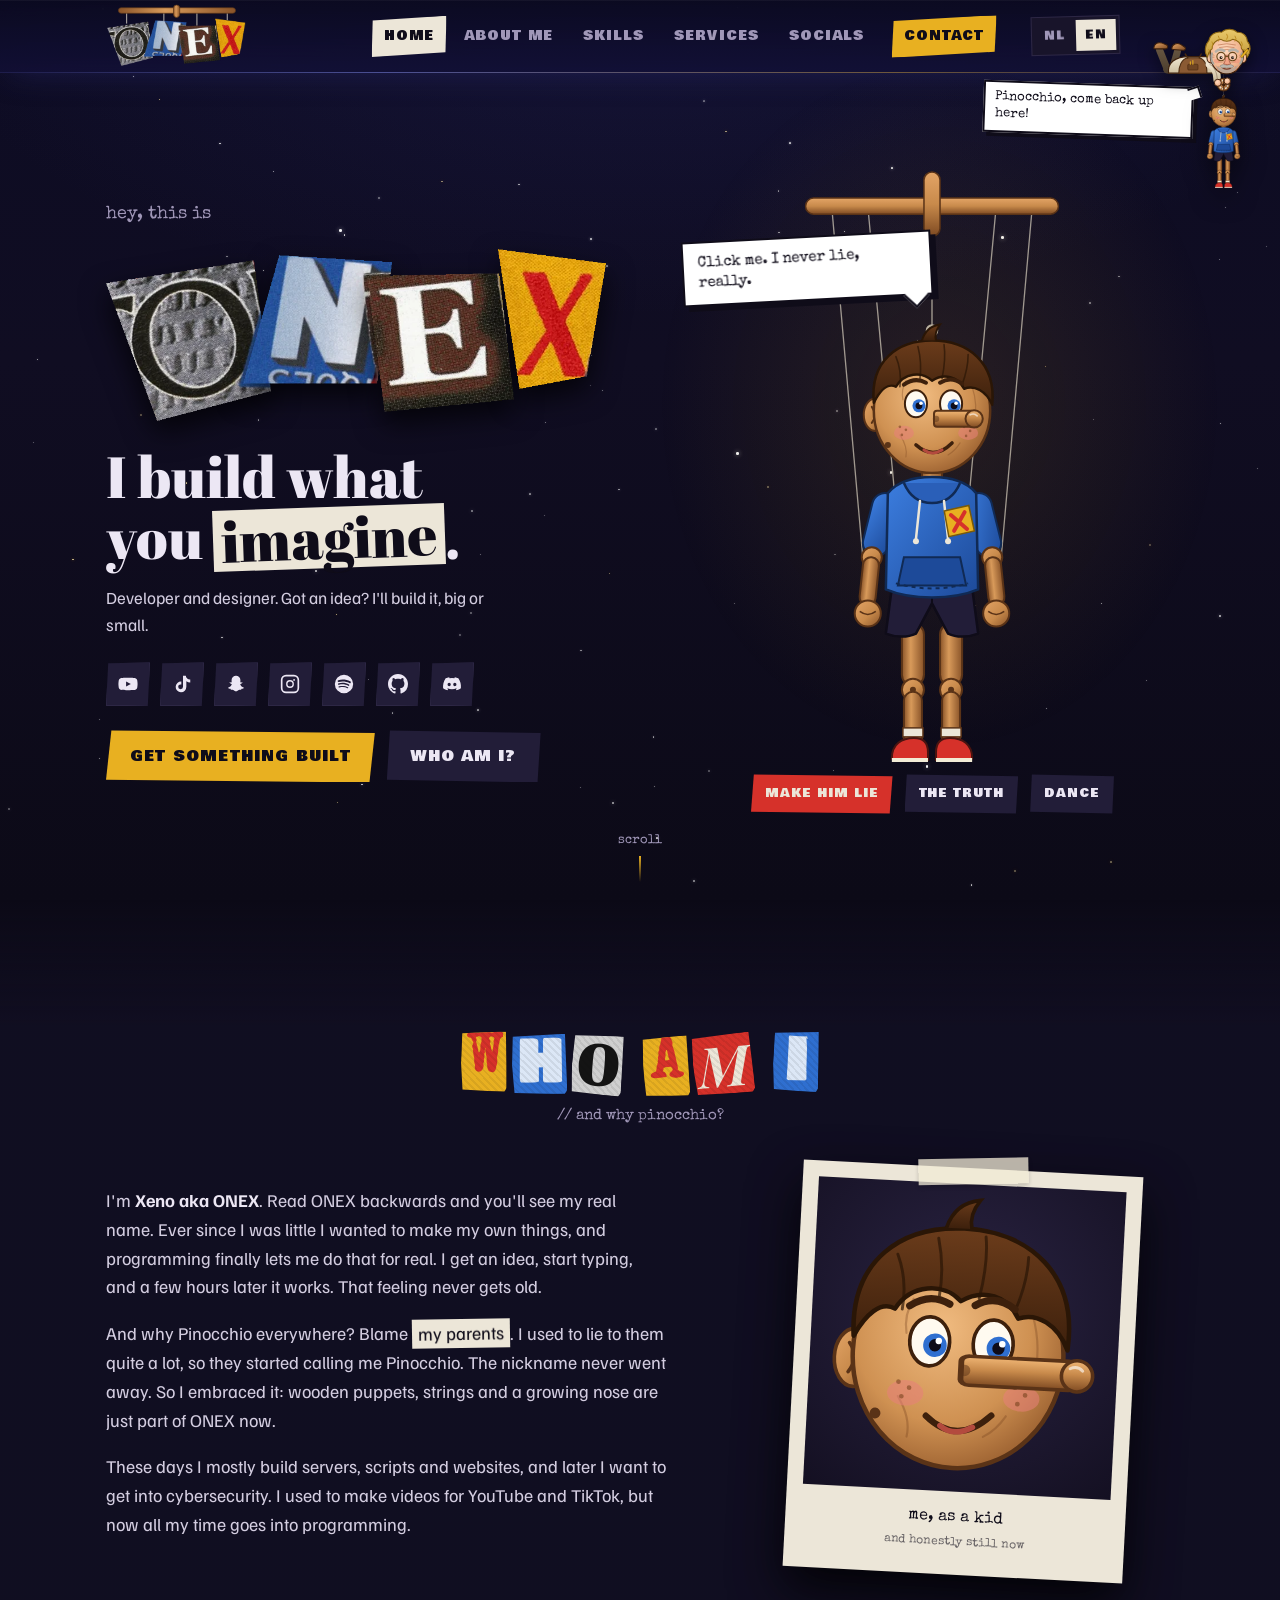
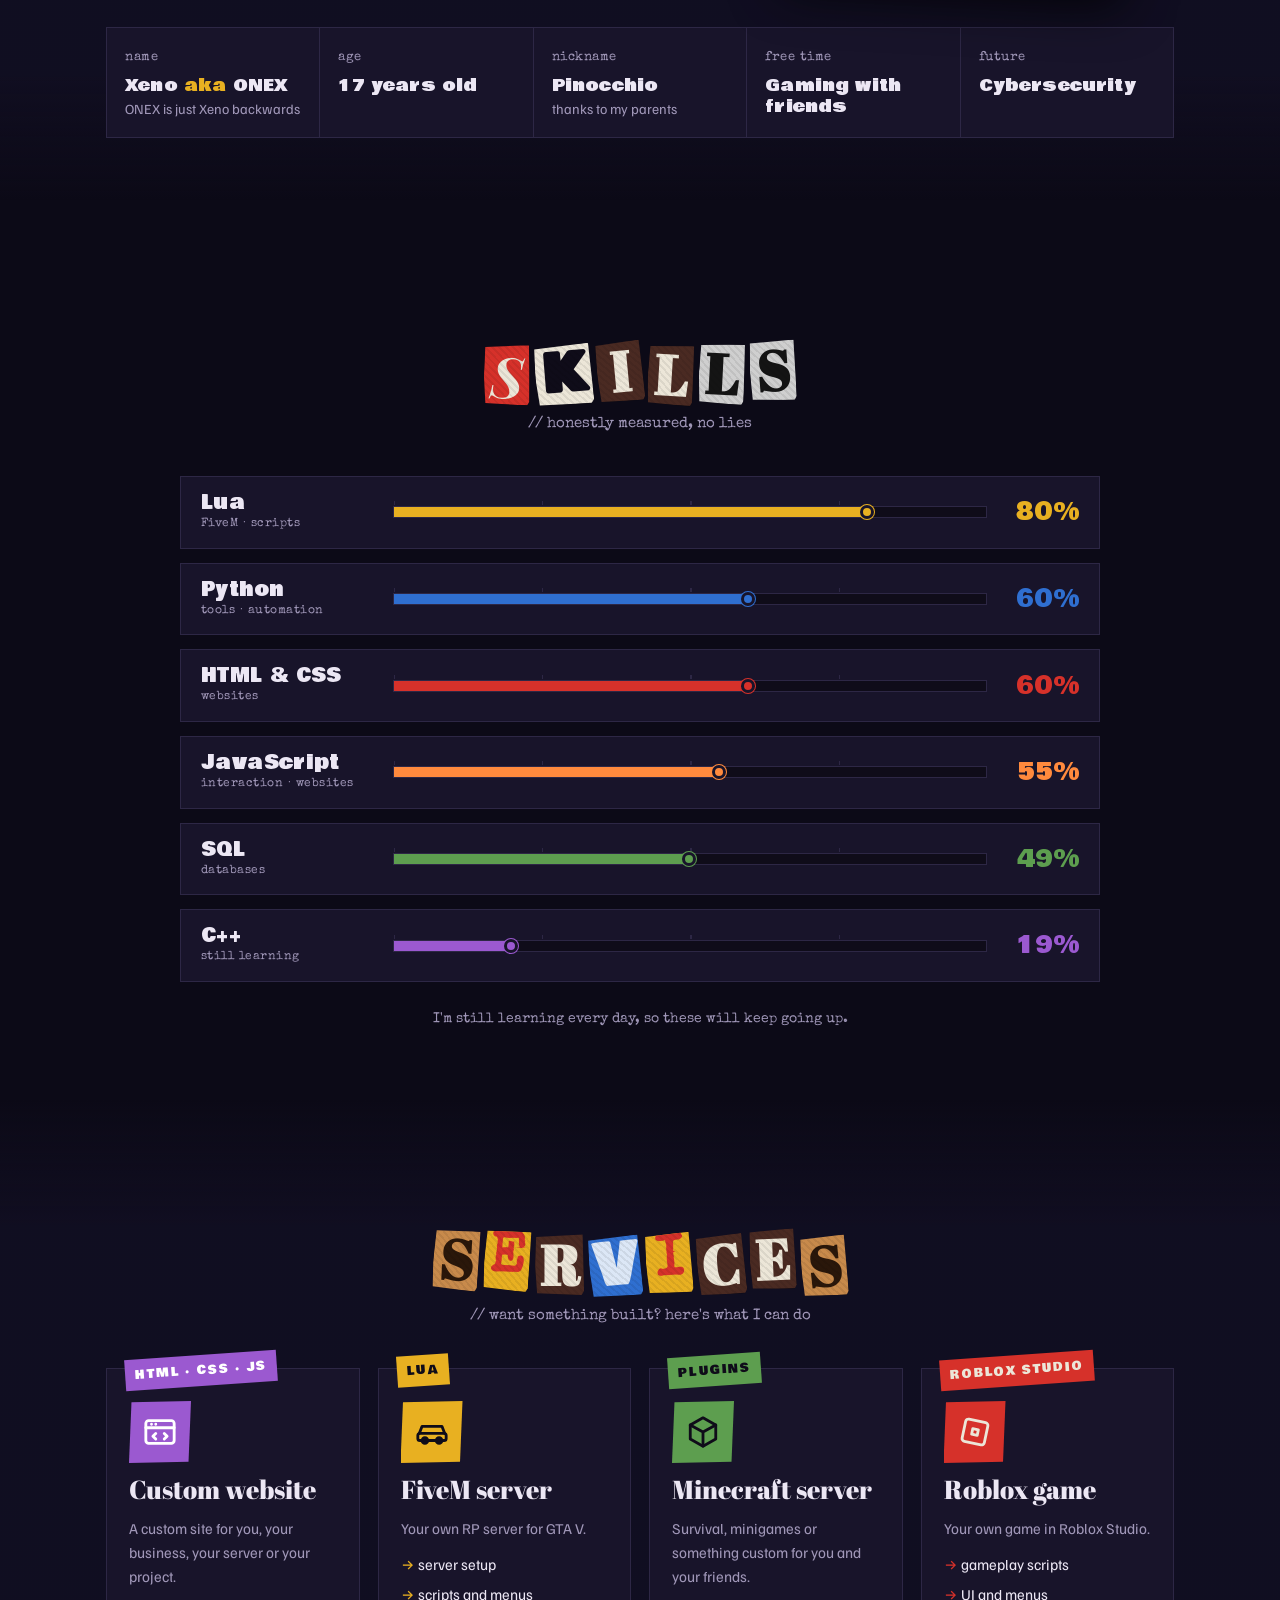
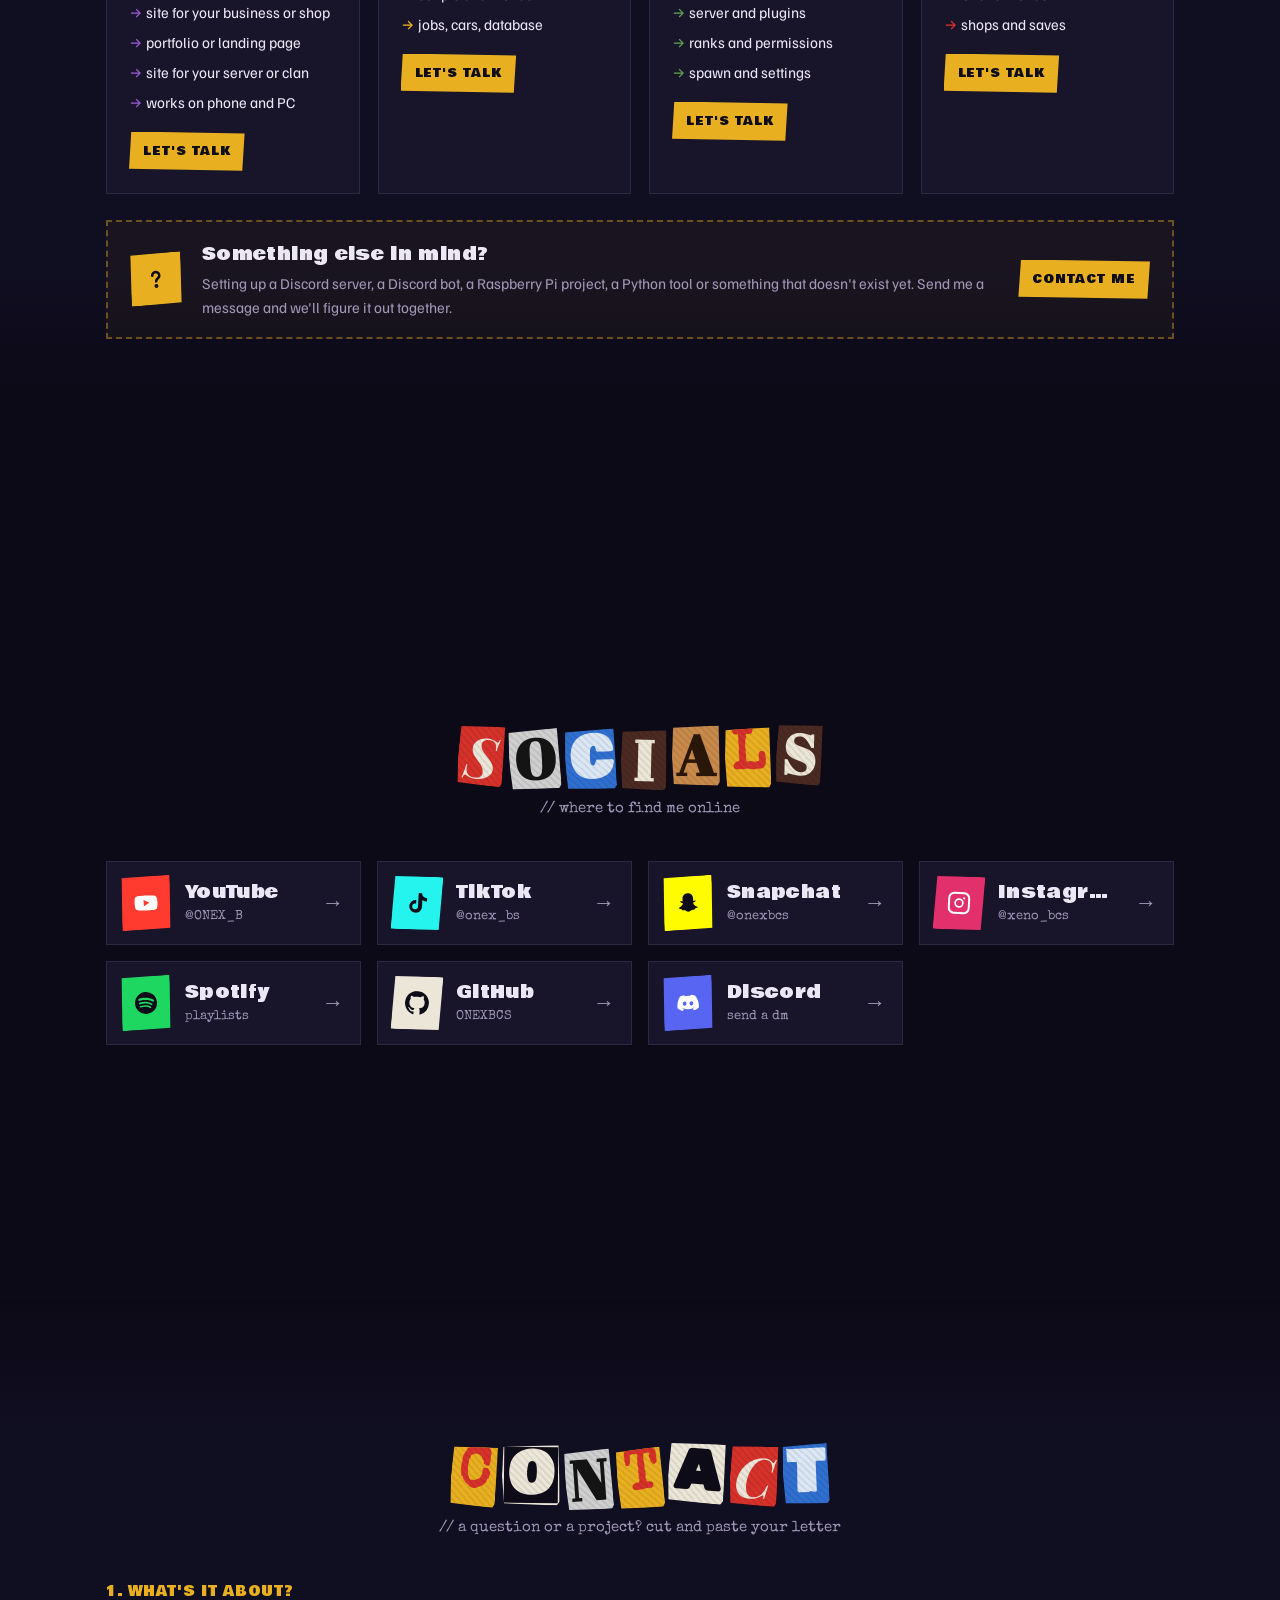
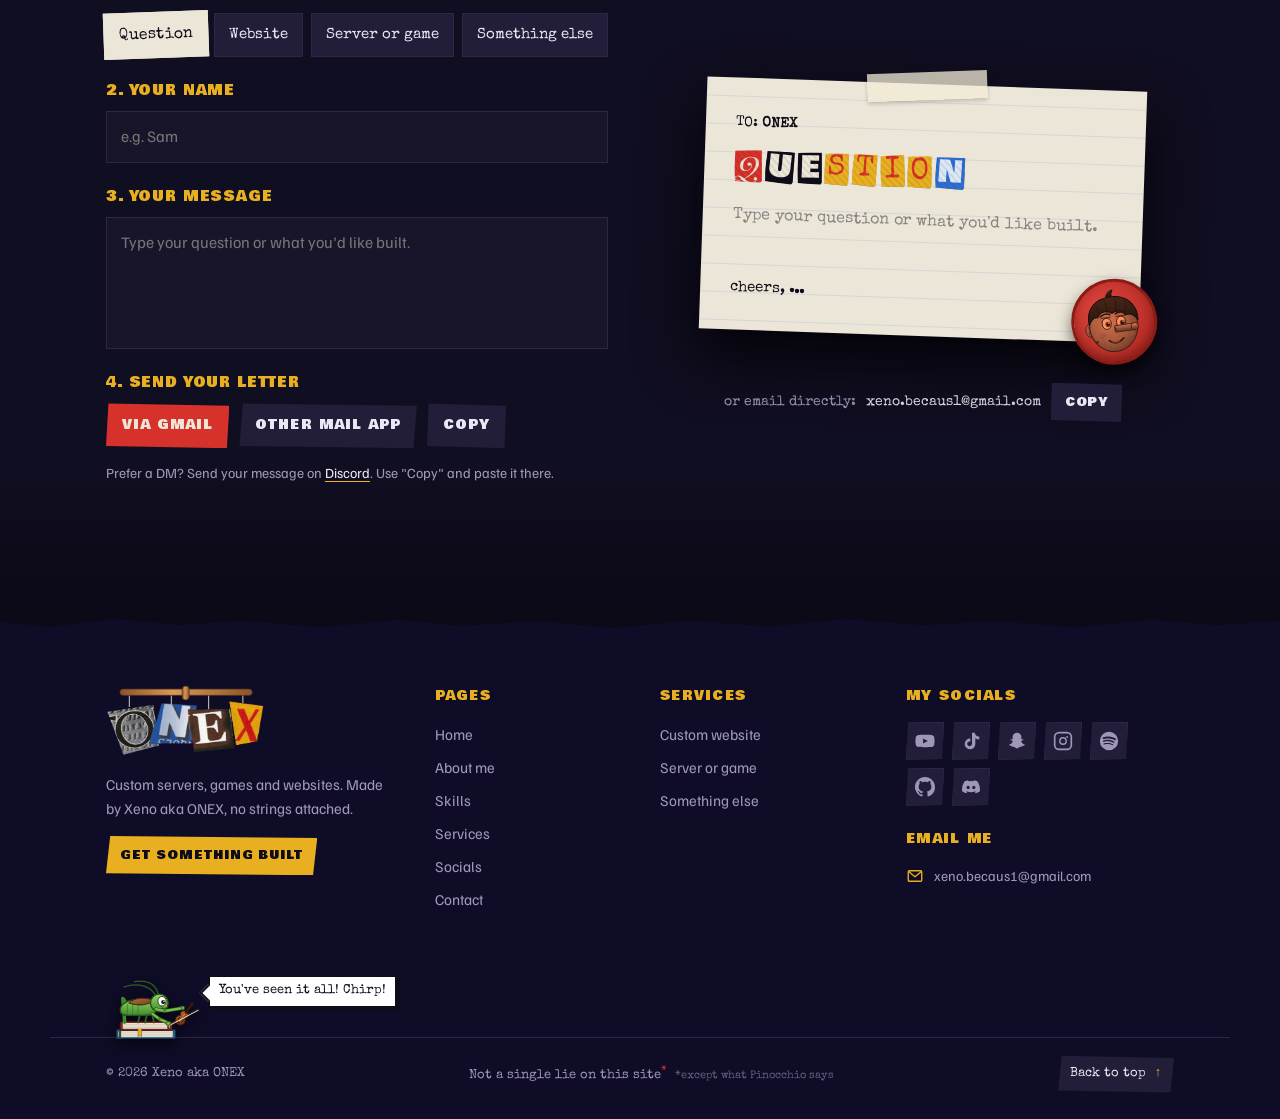
==== commit 40838edd: "Wheeeee trail keeps going all the way up Co-Authored-By: Claude Opus 5.5 <noreply@anthropic.com> Cla" ====
--- a/index.html
+++ b/index.html
@@ -14,7 +14,7 @@
 <title>ONEX · Pinokkio's werkplaats</title>
 <link rel="preconnect" href="https://fonts.googleapis.com">
 <link rel="stylesheet" href="https://fonts.googleapis.com/css2?family=Abril+Fatface&family=Bowlby+One&family=Familjen+Grotesk:wght@400;500;700&family=Special+Elite&family=Rubik+Mono+One&family=Playfair+Display:ital,wght@1,900&display=swap">
-<link rel="stylesheet" href="assets/css/style.css?v=53">
+<link rel="stylesheet" href="assets/css/style.css?v=54">
 </head>
 <body>
 
@@ -438,10 +438,10 @@
   window.goatcounter={no_onload:true,path:function(){return "/"}};
 </script>
 <script data-goatcounter="https://onexbcs.goatcounter.com/count" async src="//gc.zgo.at/count.js"></script>
-<script src="assets/js/i18n.js?v=53"></script>
-<script src="assets/js/main.js?v=53"></script>
-<script src="assets/js/companion.js?v=53"></script>
-<script src="assets/js/cricket.js?v=53"></script>
+<script src="assets/js/i18n.js?v=54"></script>
+<script src="assets/js/main.js?v=54"></script>
+<script src="assets/js/companion.js?v=54"></script>
+<script src="assets/js/cricket.js?v=54"></script>
 
 </body>
 </html>
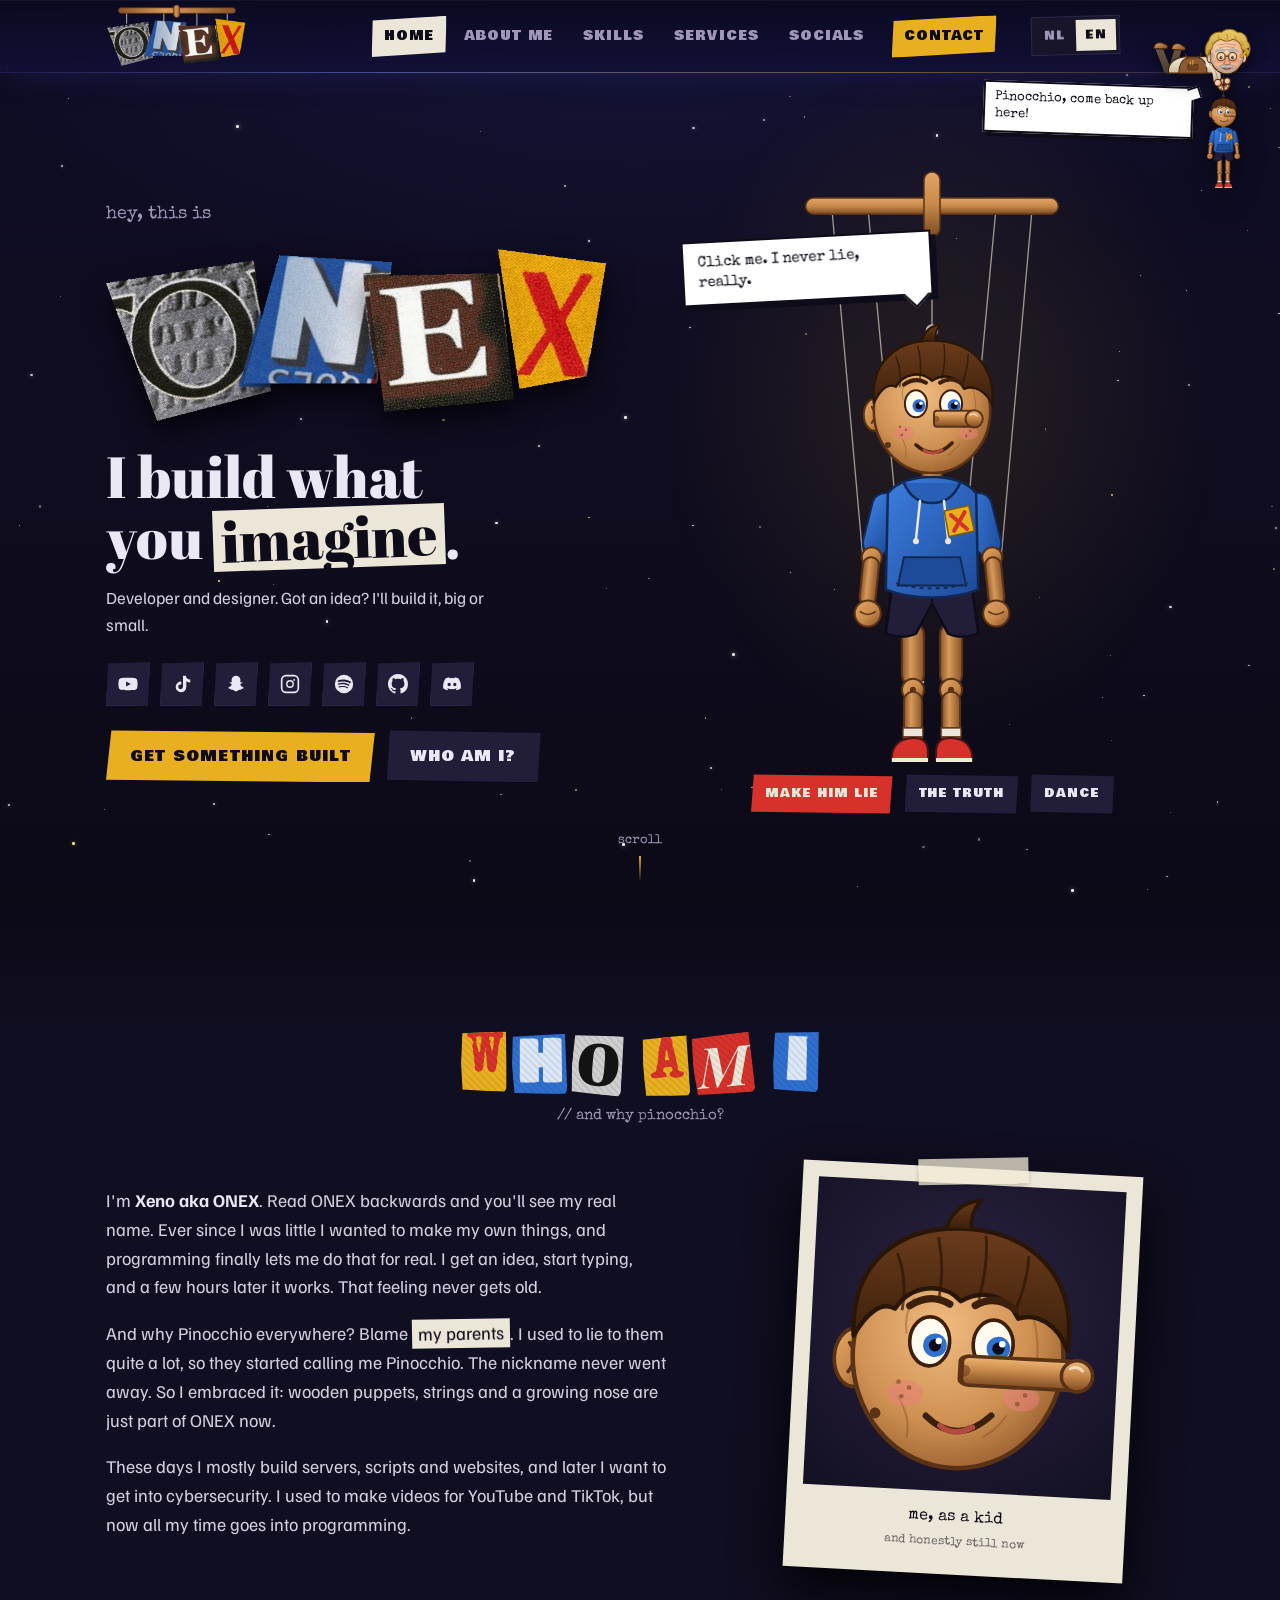
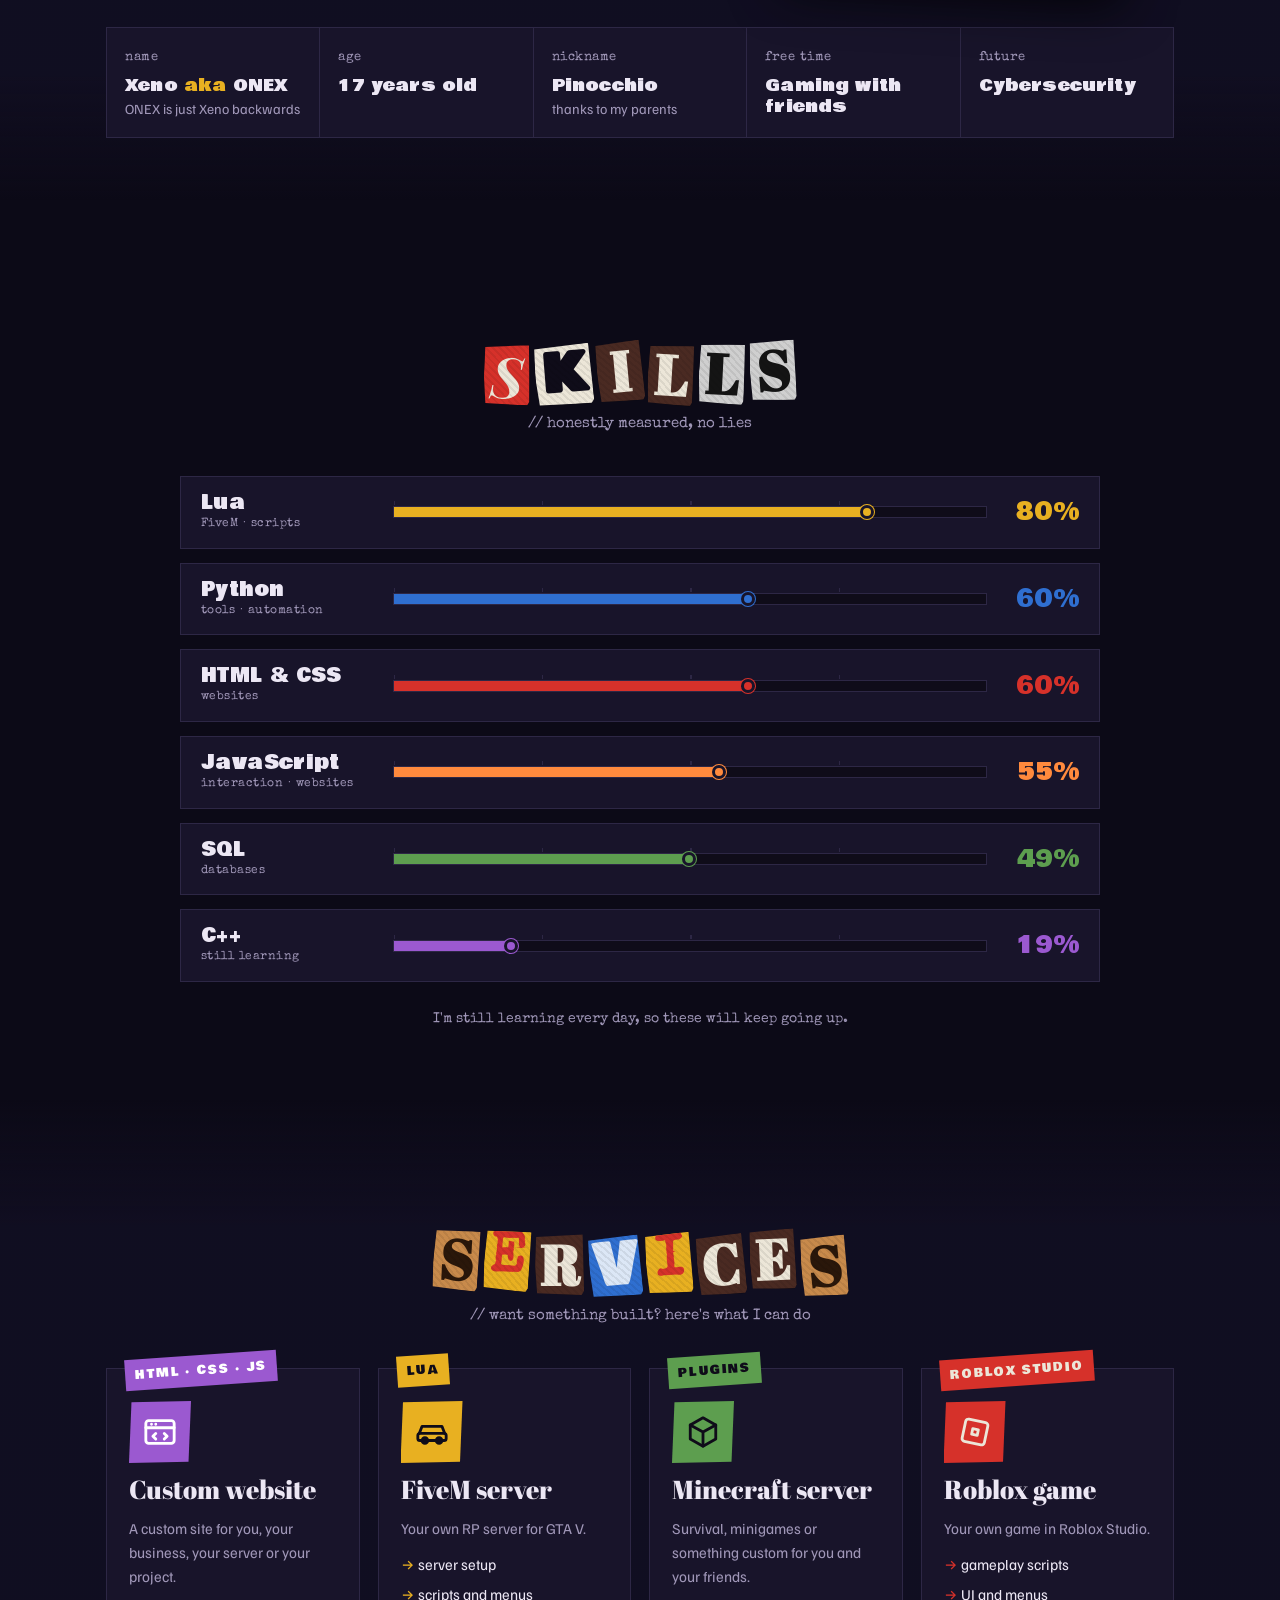
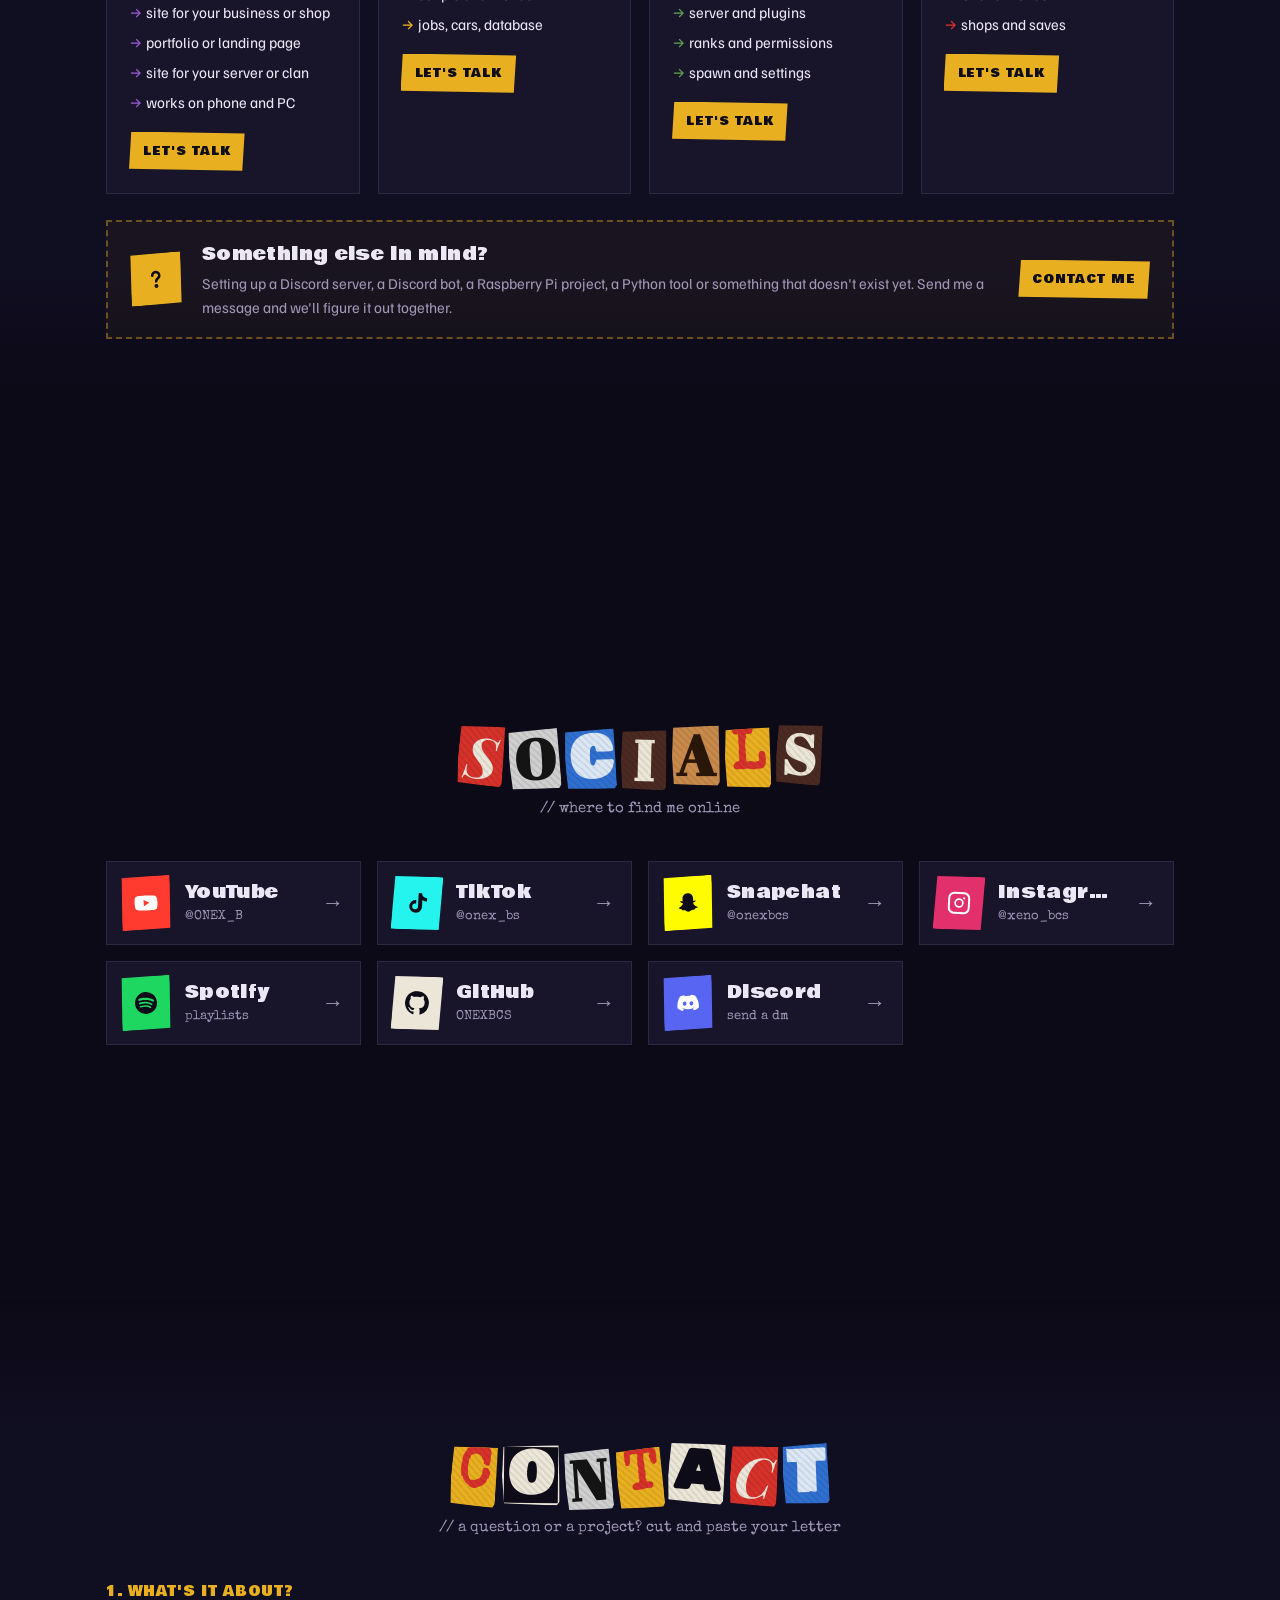
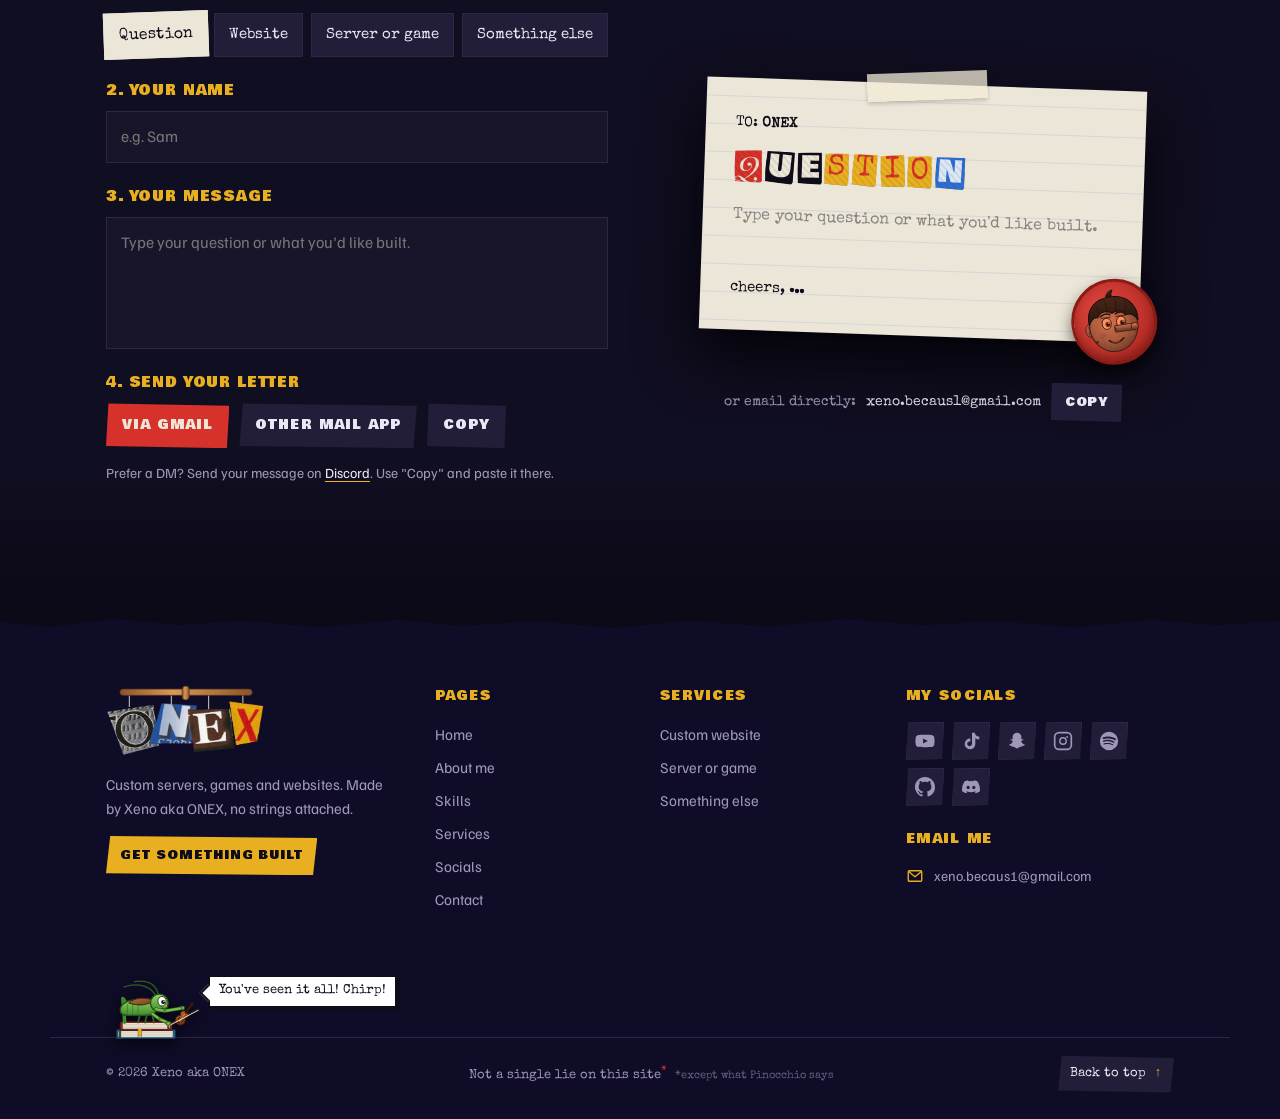
==== commit 9b22caac: "Phones/tablets: own thin scrollbar that starts below the menu bar Co-Authored-By: Claude Opus 5.5 <n" ====
--- a/index.html
+++ b/index.html
@@ -14,7 +14,7 @@
 <title>ONEX · Pinokkio's werkplaats</title>
 <link rel="preconnect" href="https://fonts.googleapis.com">
 <link rel="stylesheet" href="https://fonts.googleapis.com/css2?family=Abril+Fatface&family=Bowlby+One&family=Familjen+Grotesk:wght@400;500;700&family=Special+Elite&family=Rubik+Mono+One&family=Playfair+Display:ital,wght@1,900&display=swap">
-<link rel="stylesheet" href="assets/css/style.css?v=54">
+<link rel="stylesheet" href="assets/css/style.css?v=55">
 </head>
 <body>
 
@@ -438,10 +438,10 @@
   window.goatcounter={no_onload:true,path:function(){return "/"}};
 </script>
 <script data-goatcounter="https://onexbcs.goatcounter.com/count" async src="//gc.zgo.at/count.js"></script>
-<script src="assets/js/i18n.js?v=54"></script>
-<script src="assets/js/main.js?v=54"></script>
-<script src="assets/js/companion.js?v=54"></script>
-<script src="assets/js/cricket.js?v=54"></script>
+<script src="assets/js/i18n.js?v=55"></script>
+<script src="assets/js/main.js?v=55"></script>
+<script src="assets/js/companion.js?v=55"></script>
+<script src="assets/js/cricket.js?v=55"></script>
 
 </body>
 </html>
--- a/assets/css/style.css
+++ b/assets/css/style.css
@@ -532,3 +532,12 @@
   text-shadow:2px 2px 0 #0f0c19,-1px -1px 0 #0f0c19;transform:translate(-50%,0) rotate(var(--r,0deg));
   animation:whee 1.7s ease-out forwards}
 @keyframes whee{0%{opacity:0;scale:.4}10%{opacity:1;scale:1.2}25%{scale:1}65%{opacity:1}100%{opacity:0;scale:.85;translate:0 14px}}
+
+/* phones and tablets: own scrollbar that starts under the menu bar */
+@media (pointer:coarse){
+  html{scrollbar-width:none}
+  html::-webkit-scrollbar{display:none;width:0}
+  .mscroll{position:fixed;right:2px;z-index:45;width:4px;border-radius:4px;background:var(--yolk);opacity:0;pointer-events:none;transition:opacity .35s;box-shadow:0 0 0 1px #0f0c1999}
+  .mscroll.show{opacity:.85;transition:opacity .1s}
+}
+@media (pointer:fine){.mscroll{display:none}}
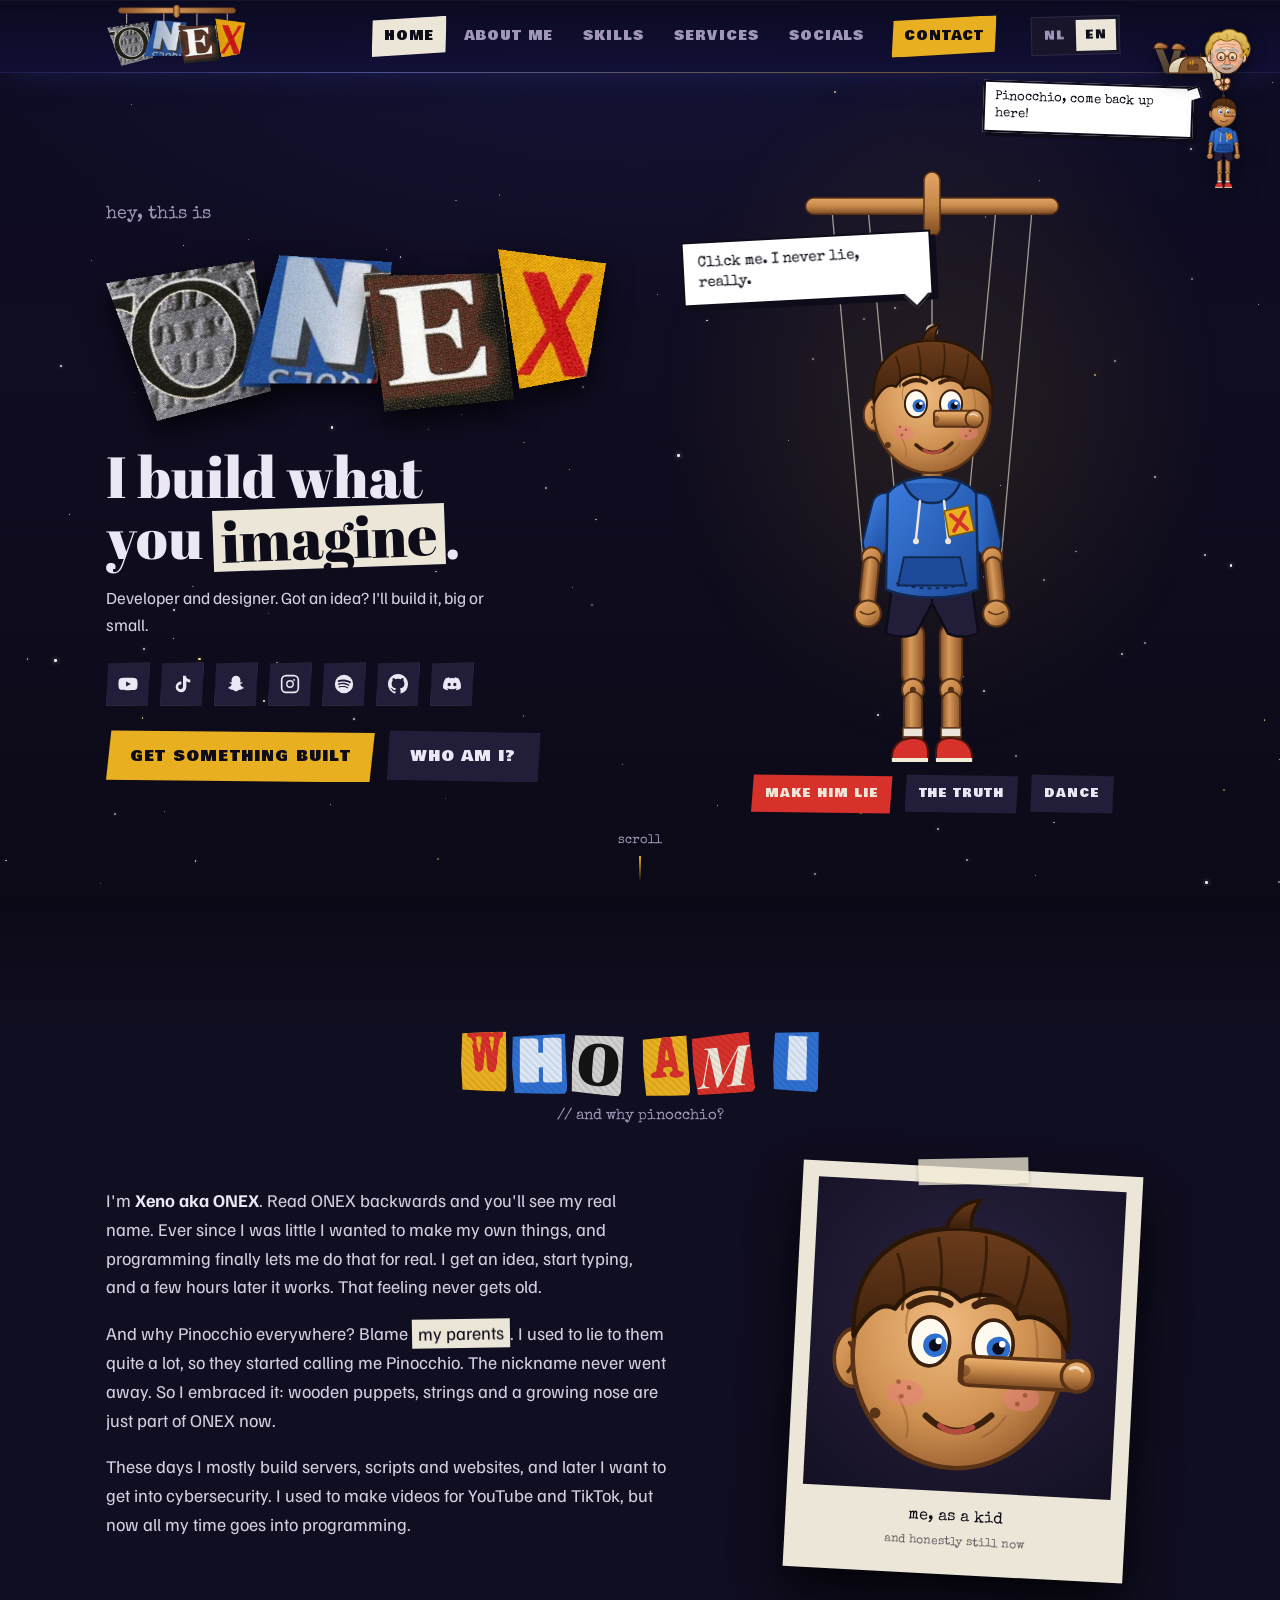
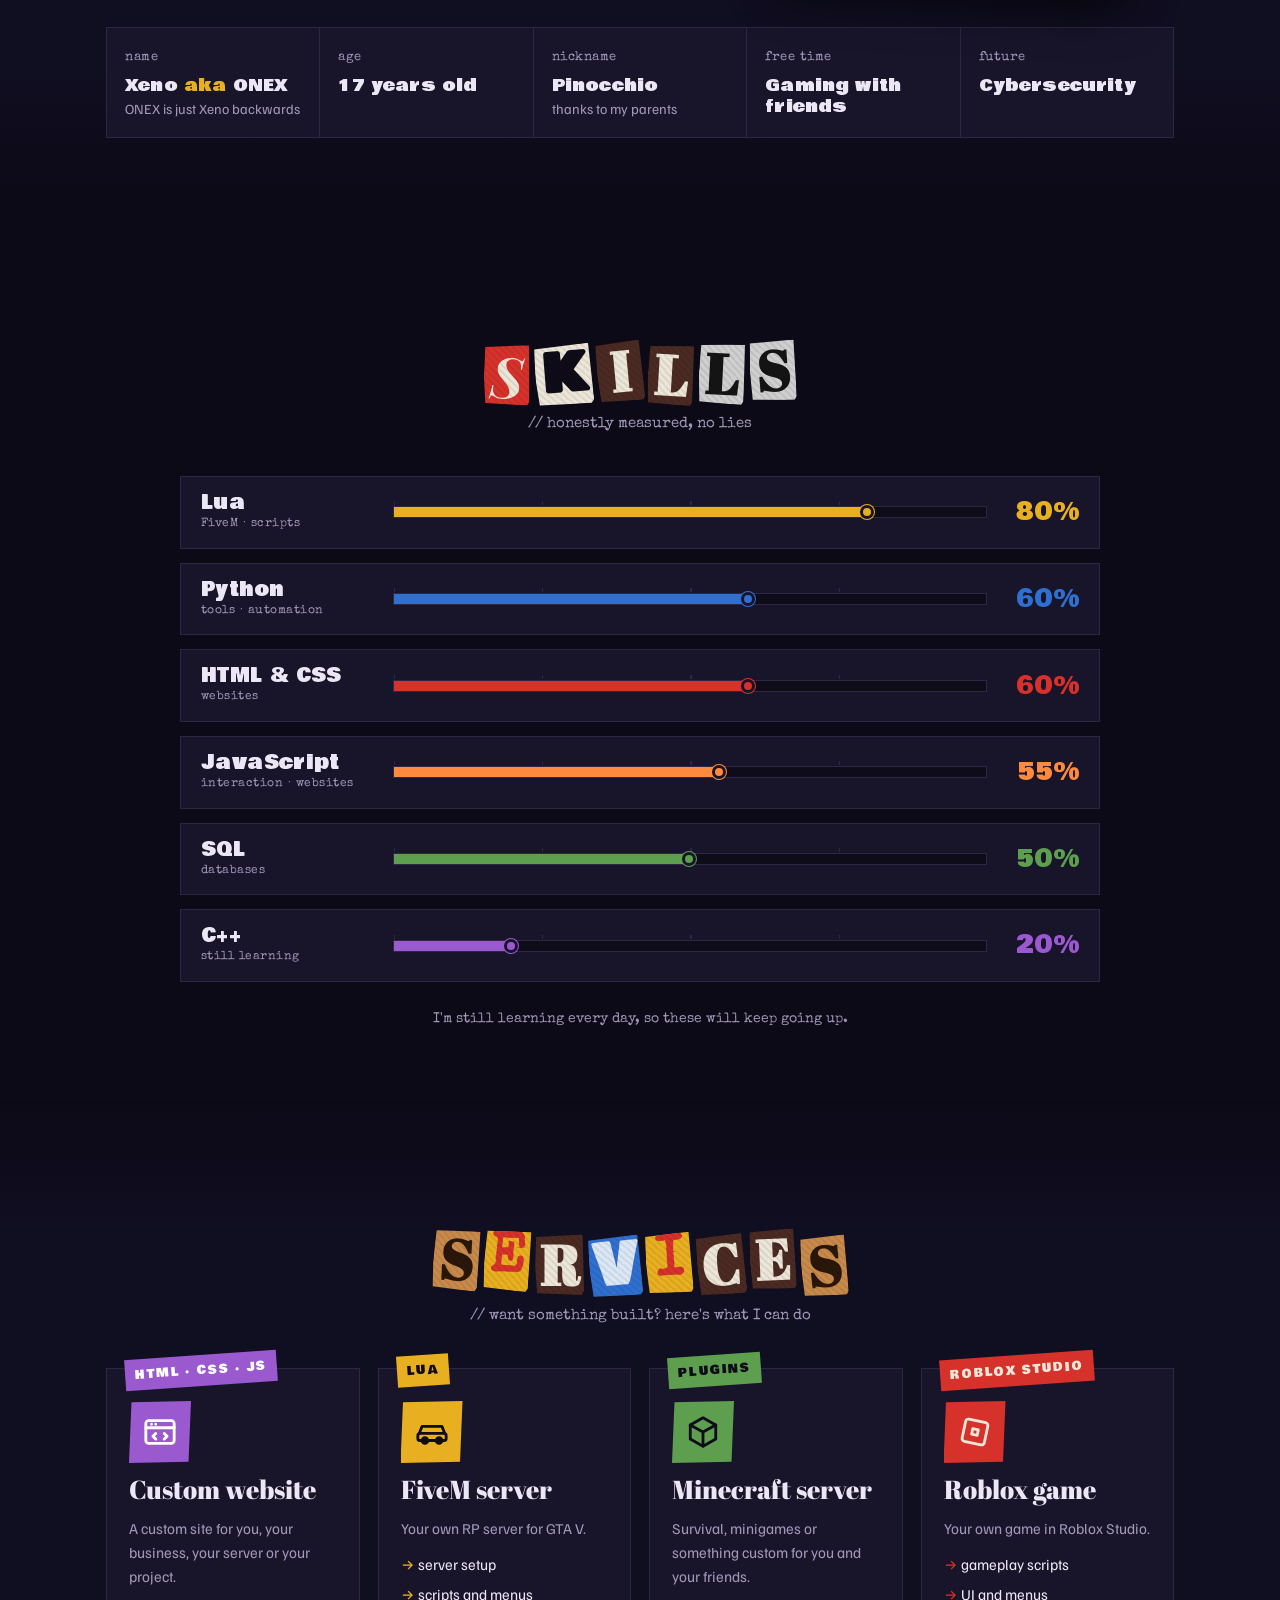
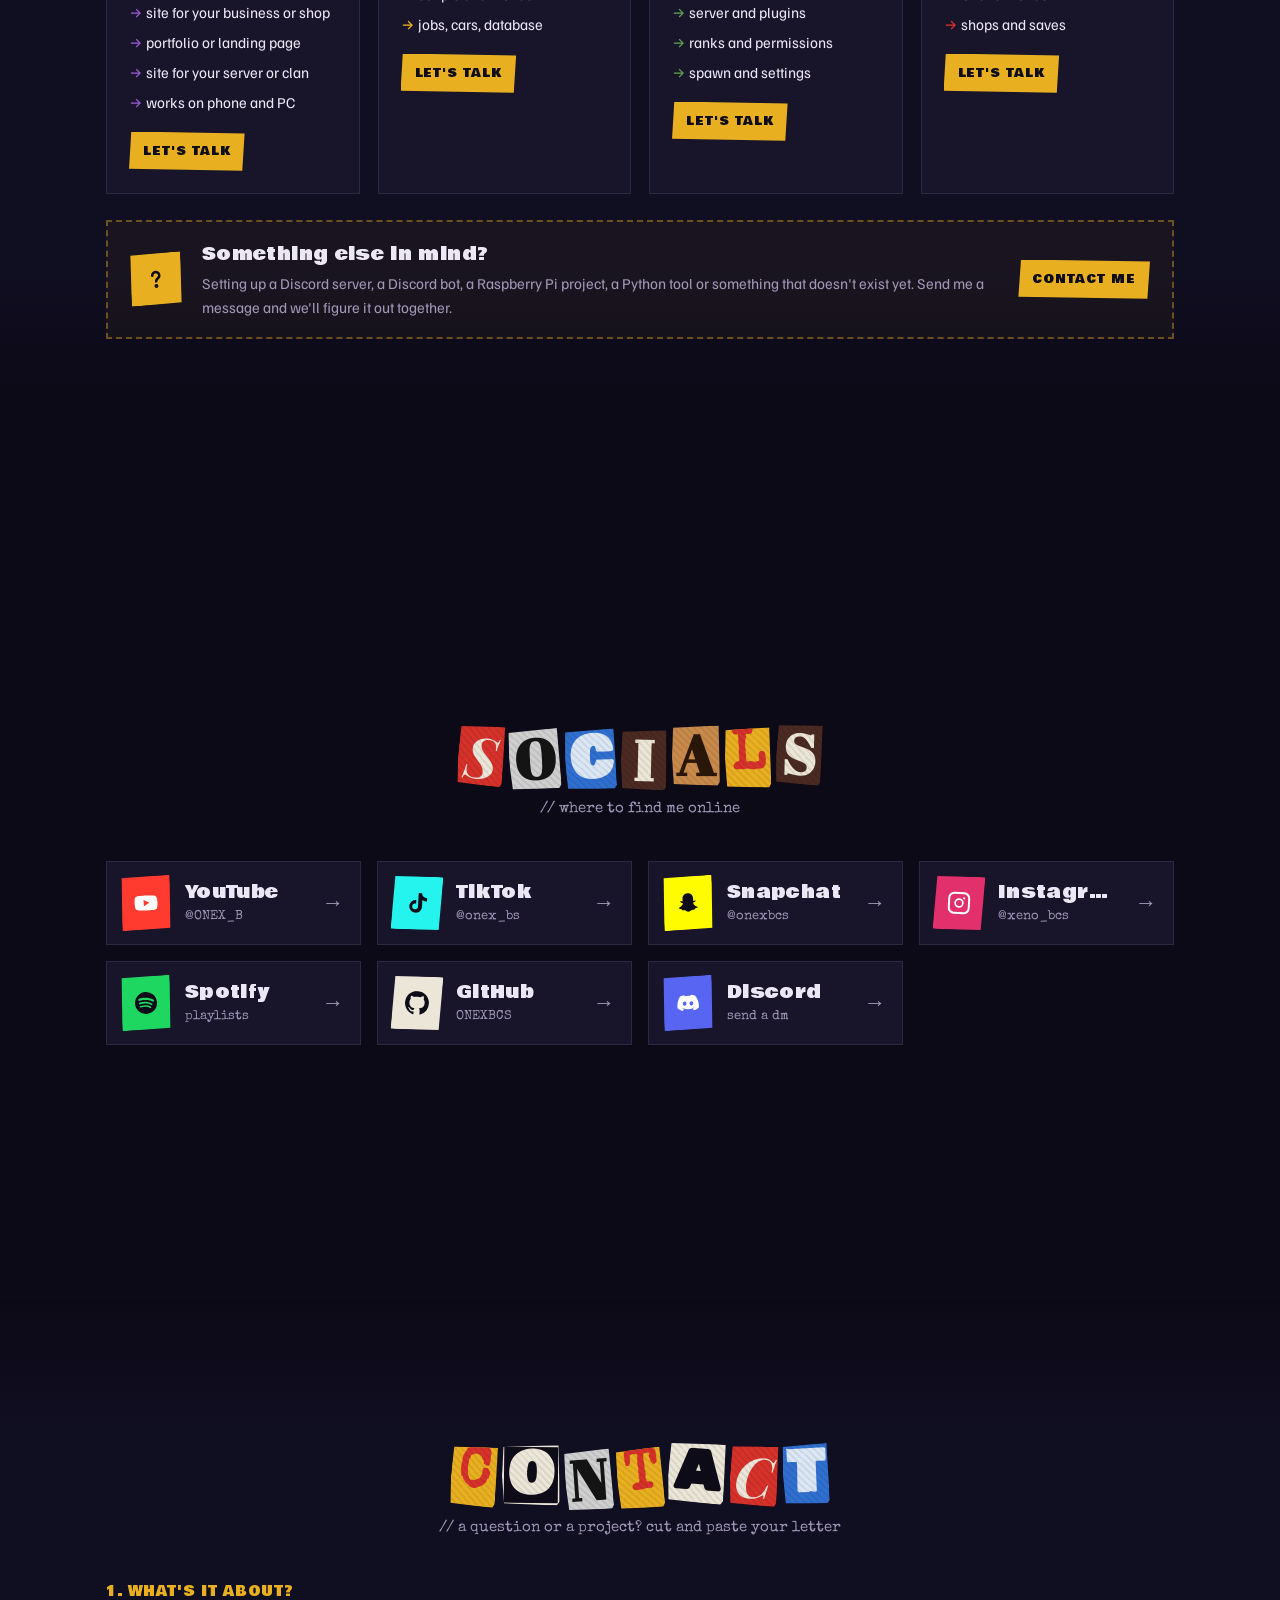
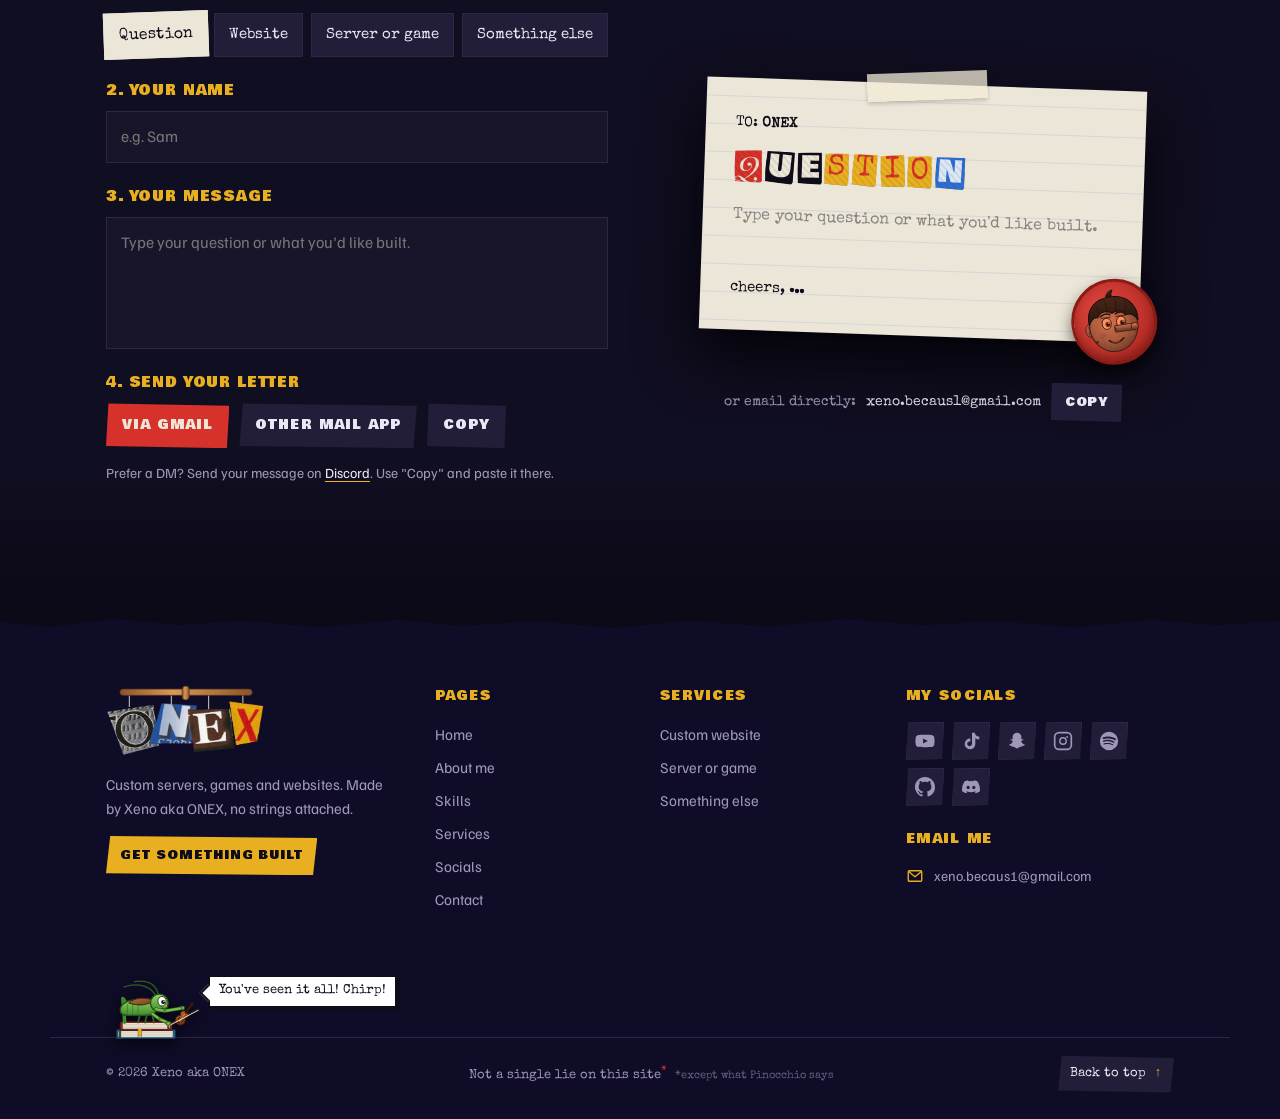
==== commit e32025a4: "Burger menu hangs on a string too; no Wheeeee when you're already at the top Co-Authored-By: Claude " ====
--- a/index.html
+++ b/index.html
@@ -14,7 +14,7 @@
 <title>ONEX · Pinokkio's werkplaats</title>
 <link rel="preconnect" href="https://fonts.googleapis.com">
 <link rel="stylesheet" href="https://fonts.googleapis.com/css2?family=Abril+Fatface&family=Bowlby+One&family=Familjen+Grotesk:wght@400;500;700&family=Special+Elite&family=Rubik+Mono+One&family=Playfair+Display:ital,wght@1,900&display=swap">
-<link rel="stylesheet" href="assets/css/style.css?v=55">
+<link rel="stylesheet" href="assets/css/style.css?v=56">
 </head>
 <body>
 
@@ -438,10 +438,10 @@
   window.goatcounter={no_onload:true,path:function(){return "/"}};
 </script>
 <script data-goatcounter="https://onexbcs.goatcounter.com/count" async src="//gc.zgo.at/count.js"></script>
-<script src="assets/js/i18n.js?v=55"></script>
-<script src="assets/js/main.js?v=55"></script>
-<script src="assets/js/companion.js?v=55"></script>
-<script src="assets/js/cricket.js?v=55"></script>
+<script src="assets/js/i18n.js?v=56"></script>
+<script src="assets/js/main.js?v=56"></script>
+<script src="assets/js/companion.js?v=56"></script>
+<script src="assets/js/cricket.js?v=56"></script>
 
 </body>
 </html>
--- a/assets/css/style.css
+++ b/assets/css/style.css
@@ -90,7 +90,8 @@
 .nav a.cta.on::before{background:var(--red)}
 .nav a.cta.on{color:var(--paper)}
 #menu{display:none}
-.burger{display:none;width:44px;height:40px;cursor:pointer;background:var(--yolk);clip-path:polygon(3% 0,100% 6%,97% 100%,0 94%);flex-direction:column;justify-content:center;align-items:center;gap:5px}
+.burger{display:none;position:relative;isolation:isolate;width:44px;height:40px;cursor:pointer;flex-direction:column;justify-content:center;align-items:center;gap:5px}
+.burger::before{content:"";position:absolute;inset:0;z-index:-1;background:var(--yolk);clip-path:polygon(3% 0,100% 6%,97% 100%,0 94%)}
 .burger span{width:20px;height:3px;background:var(--ink);transition:transform .25s,opacity .25s}
 @media (max-width:860px){
   .burger{display:flex}
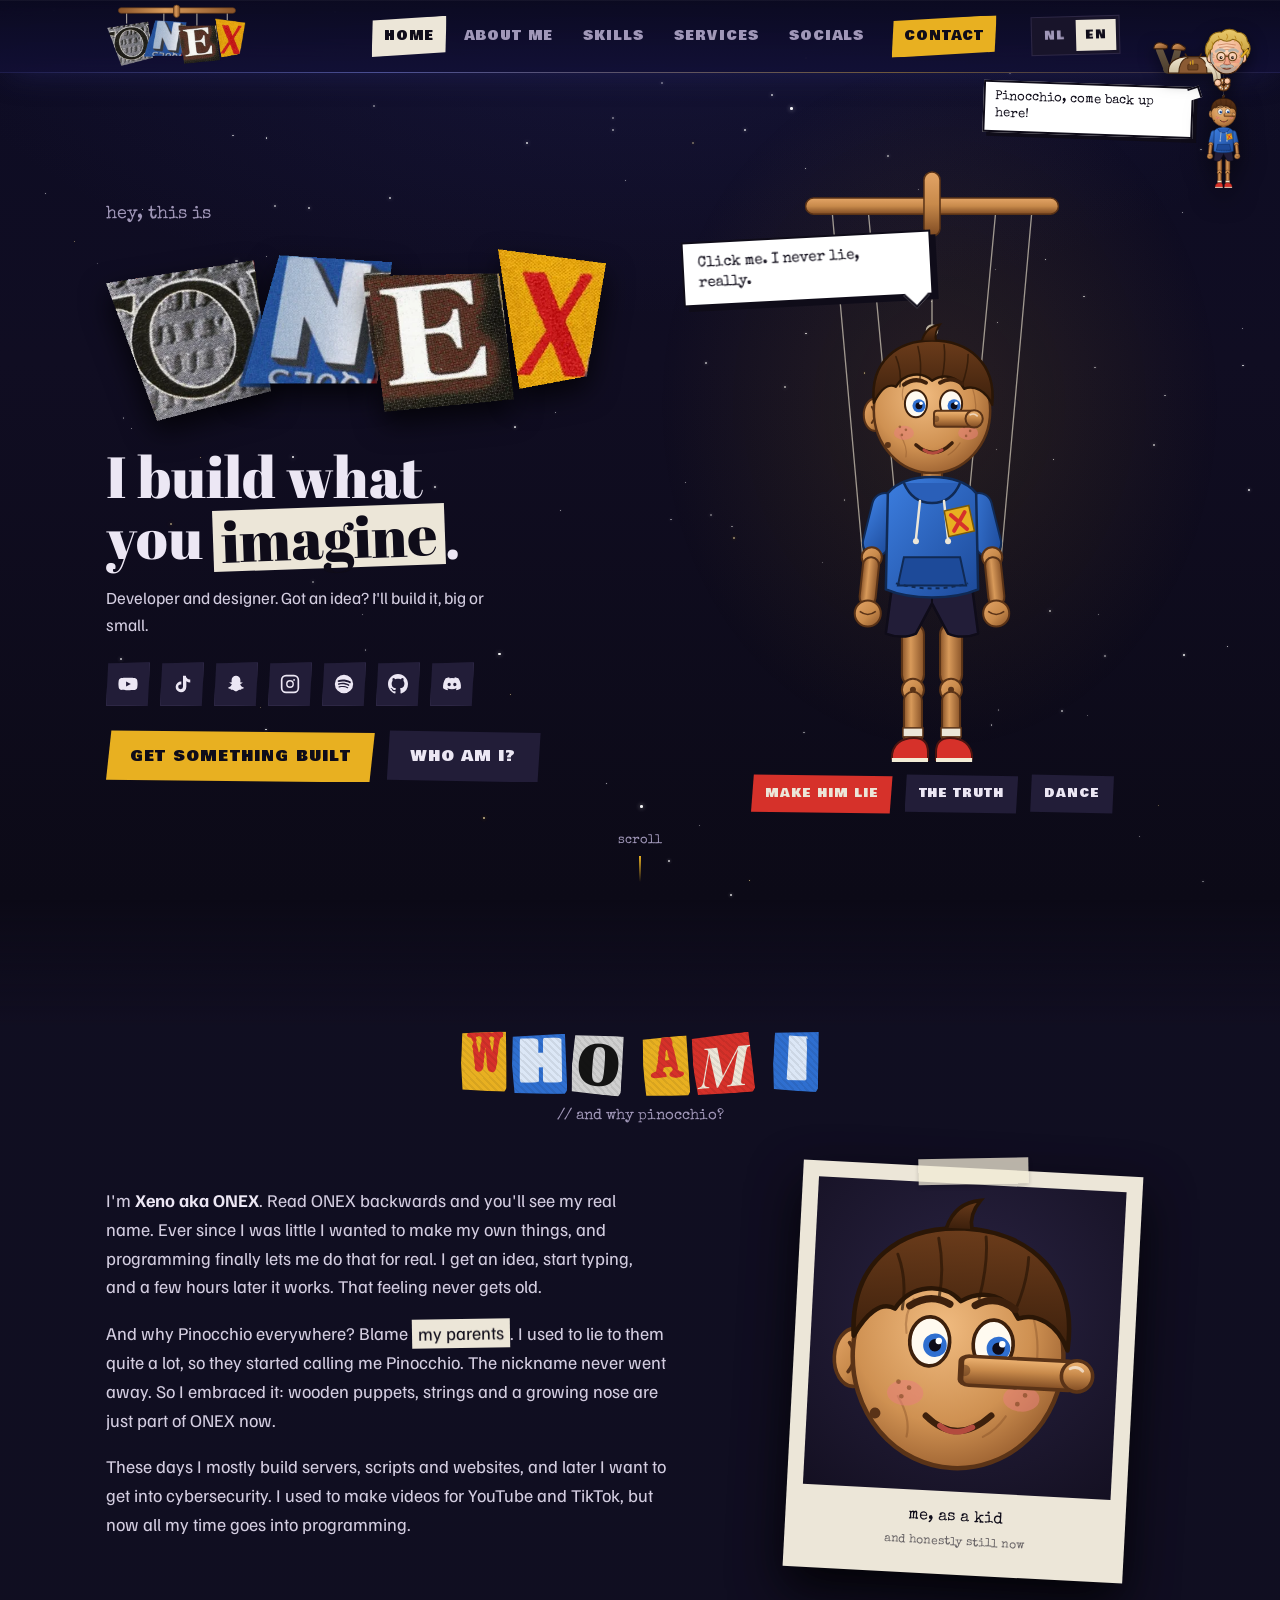
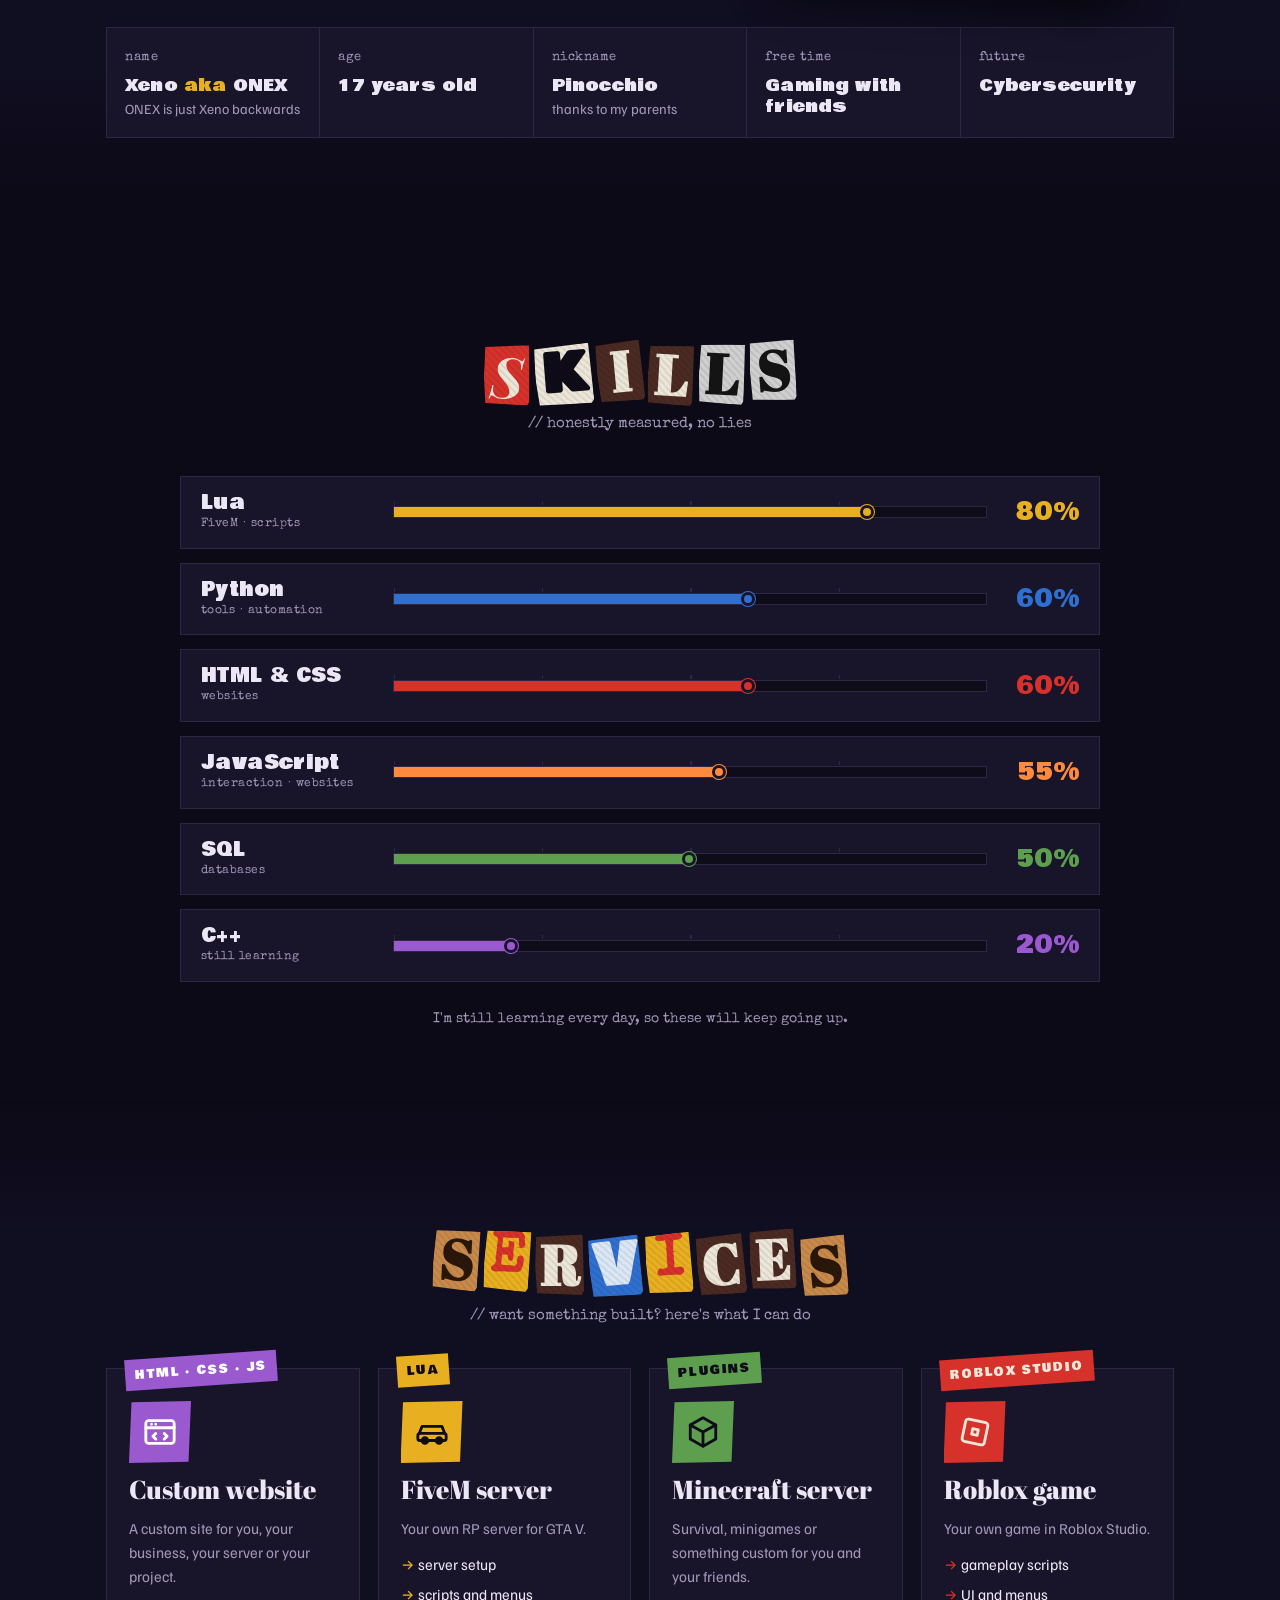
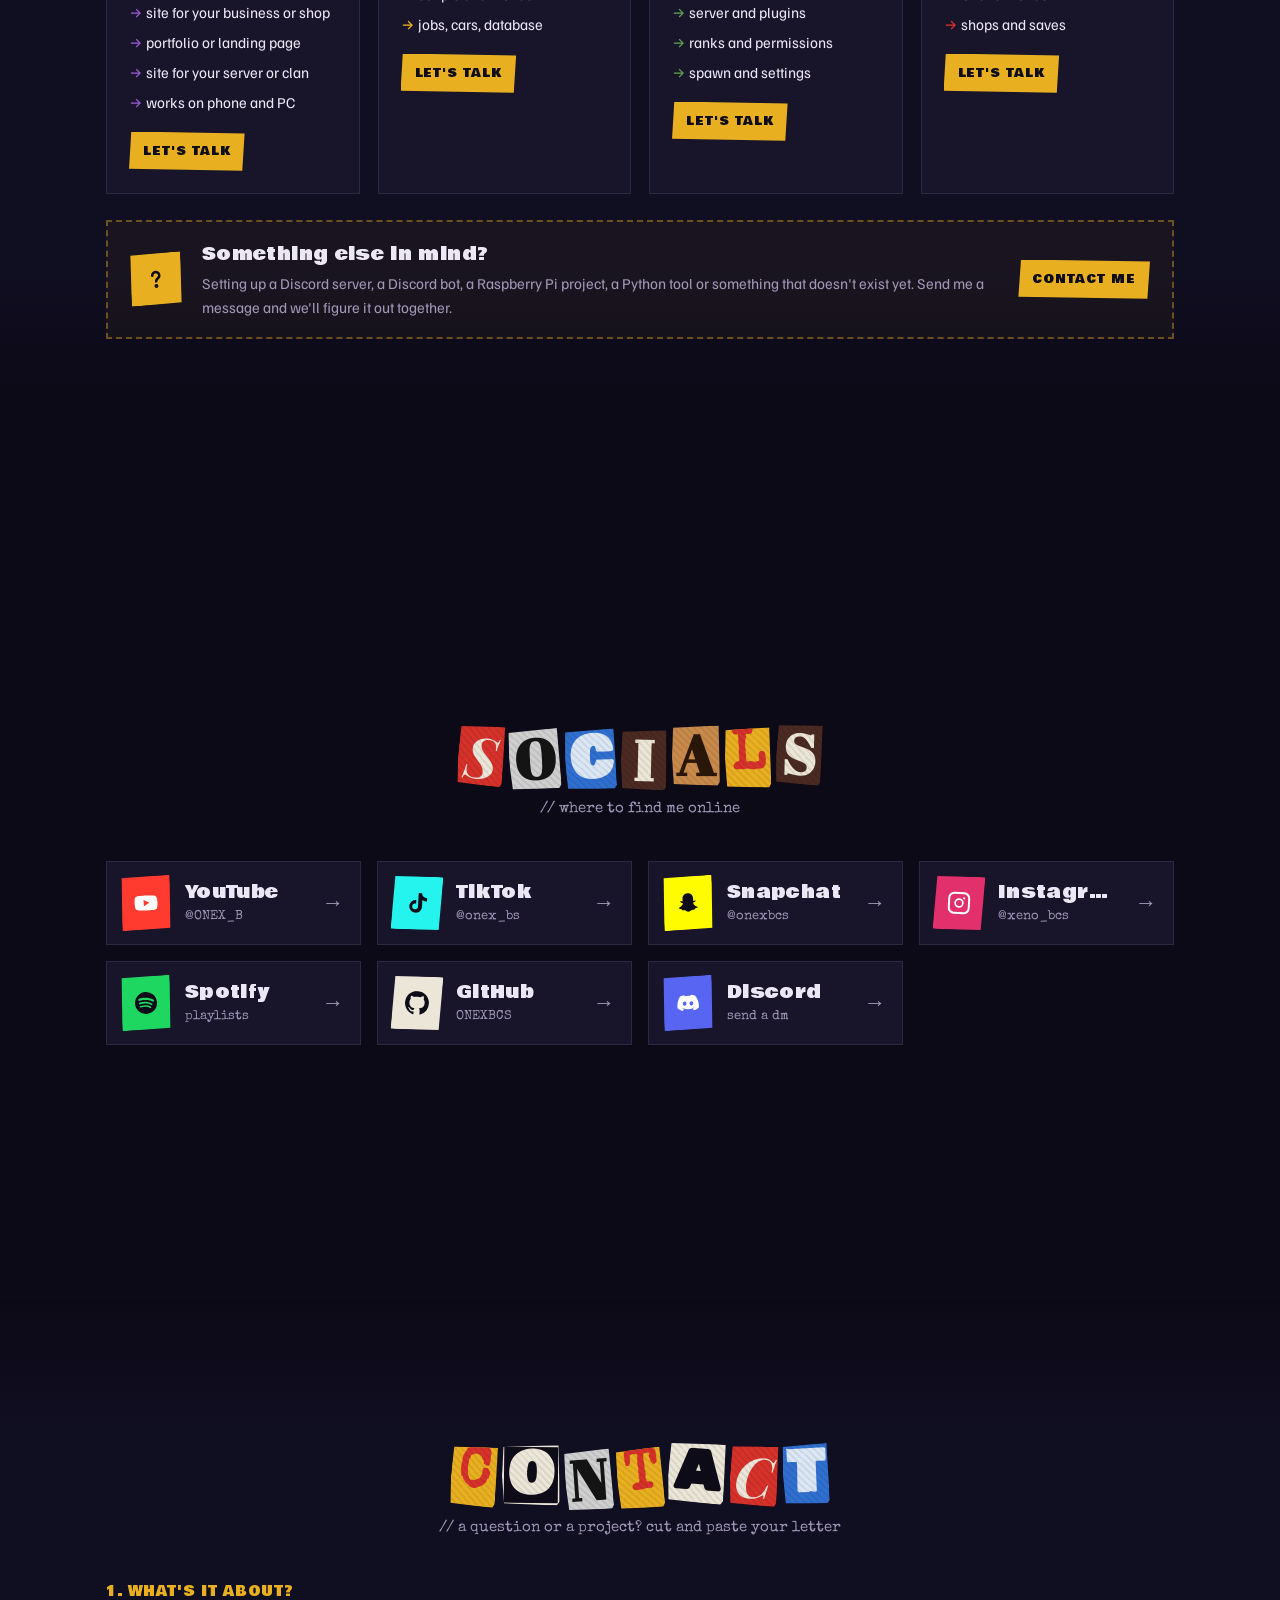
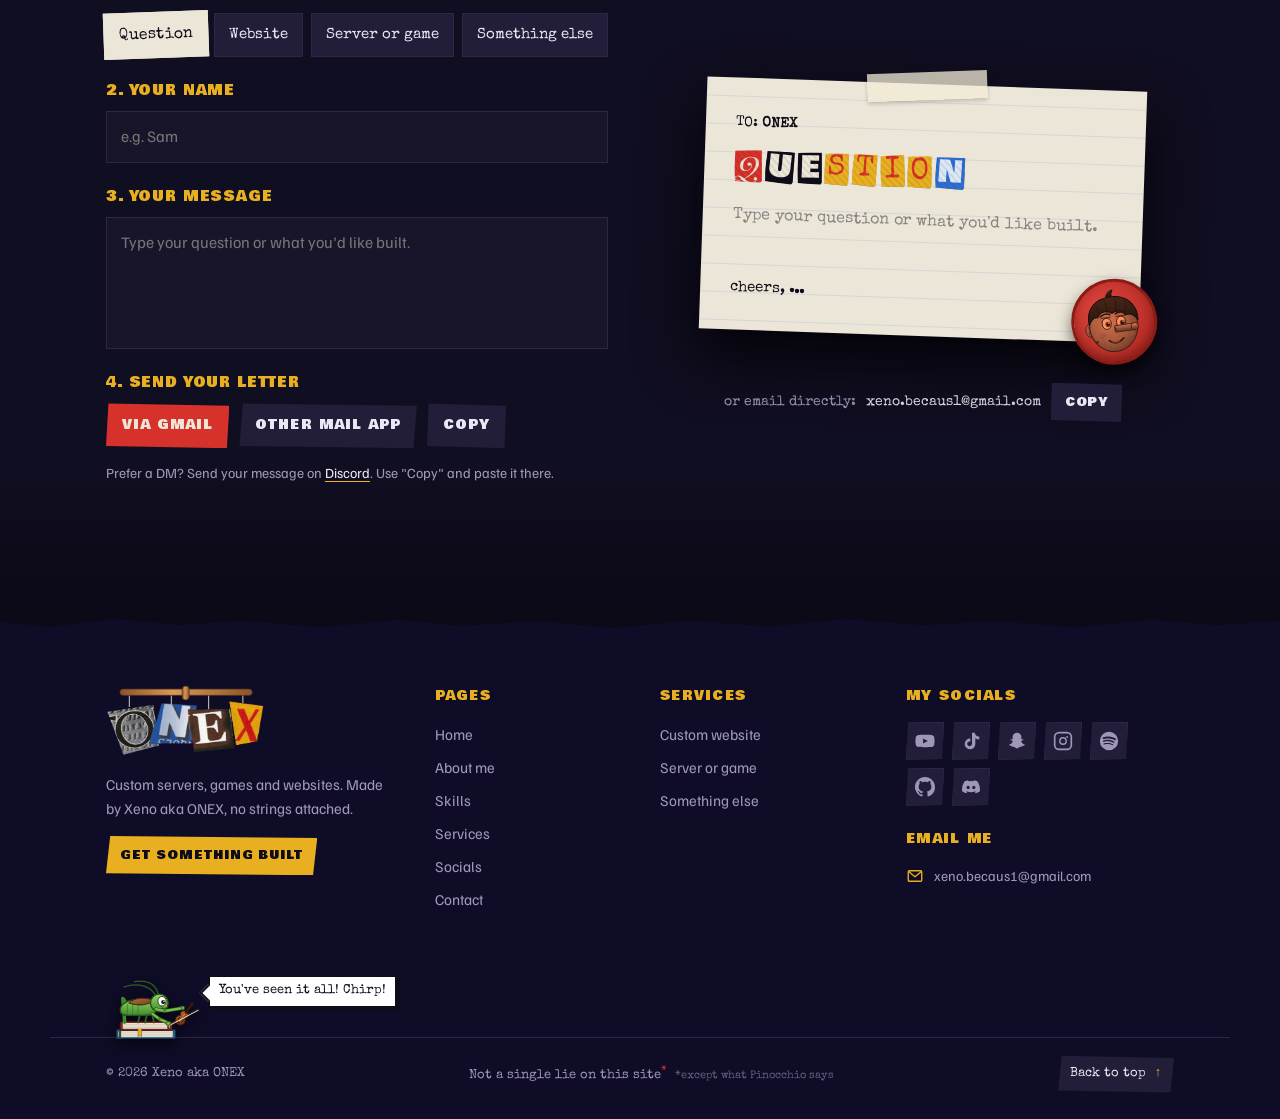
==== commit bb885d9f: "Home: Geppetto and the rolled-up puppet are not clickable, normal cursor Co-Authored-By: Claude Opus" ====
--- a/index.html
+++ b/index.html
@@ -14,7 +14,7 @@
 <title>ONEX · Pinokkio's werkplaats</title>
 <link rel="preconnect" href="https://fonts.googleapis.com">
 <link rel="stylesheet" href="https://fonts.googleapis.com/css2?family=Abril+Fatface&family=Bowlby+One&family=Familjen+Grotesk:wght@400;500;700&family=Special+Elite&family=Rubik+Mono+One&family=Playfair+Display:ital,wght@1,900&display=swap">
-<link rel="stylesheet" href="assets/css/style.css?v=56">
+<link rel="stylesheet" href="assets/css/style.css?v=57">
 </head>
 <body>
 
@@ -438,10 +438,10 @@
   window.goatcounter={no_onload:true,path:function(){return "/"}};
 </script>
 <script data-goatcounter="https://onexbcs.goatcounter.com/count" async src="//gc.zgo.at/count.js"></script>
-<script src="assets/js/i18n.js?v=56"></script>
-<script src="assets/js/main.js?v=56"></script>
-<script src="assets/js/companion.js?v=56"></script>
-<script src="assets/js/cricket.js?v=56"></script>
+<script src="assets/js/i18n.js?v=57"></script>
+<script src="assets/js/main.js?v=57"></script>
+<script src="assets/js/companion.js?v=57"></script>
+<script src="assets/js/cricket.js?v=57"></script>
 
 </body>
 </html>
--- a/assets/css/style.css
+++ b/assets/css/style.css
@@ -476,6 +476,7 @@
 @keyframes mkkick{0%,100%{transform:rotate(-10deg)}50%{transform:rotate(14deg)}}
 .buddy-str{display:block;width:1.5px;height:var(--drop,20px);margin:0 auto;background:linear-gradient(#e6dfcf33,#e6dfcfcc);transition:height .3s ease-out}
 .buddy-pup{display:block;width:100%;height:auto;overflow:visible;margin-top:-2px;cursor:pointer;filter:drop-shadow(0 8px 12px #0009)}
+.buddy:not(.on) .buddy-pup{pointer-events:none!important;cursor:default} /* rolled up on home: not clickable */
 .buddy-pup .all{transform-box:view-box;transform-origin:160px 40px;animation:sway 4s ease-in-out infinite}
 .buddy-pup.wave .armR{animation:wave2 .3s ease-in-out 6 alternate}
 .buddy-pup.wave .armL{animation:wave .3s ease-in-out 6 alternate}
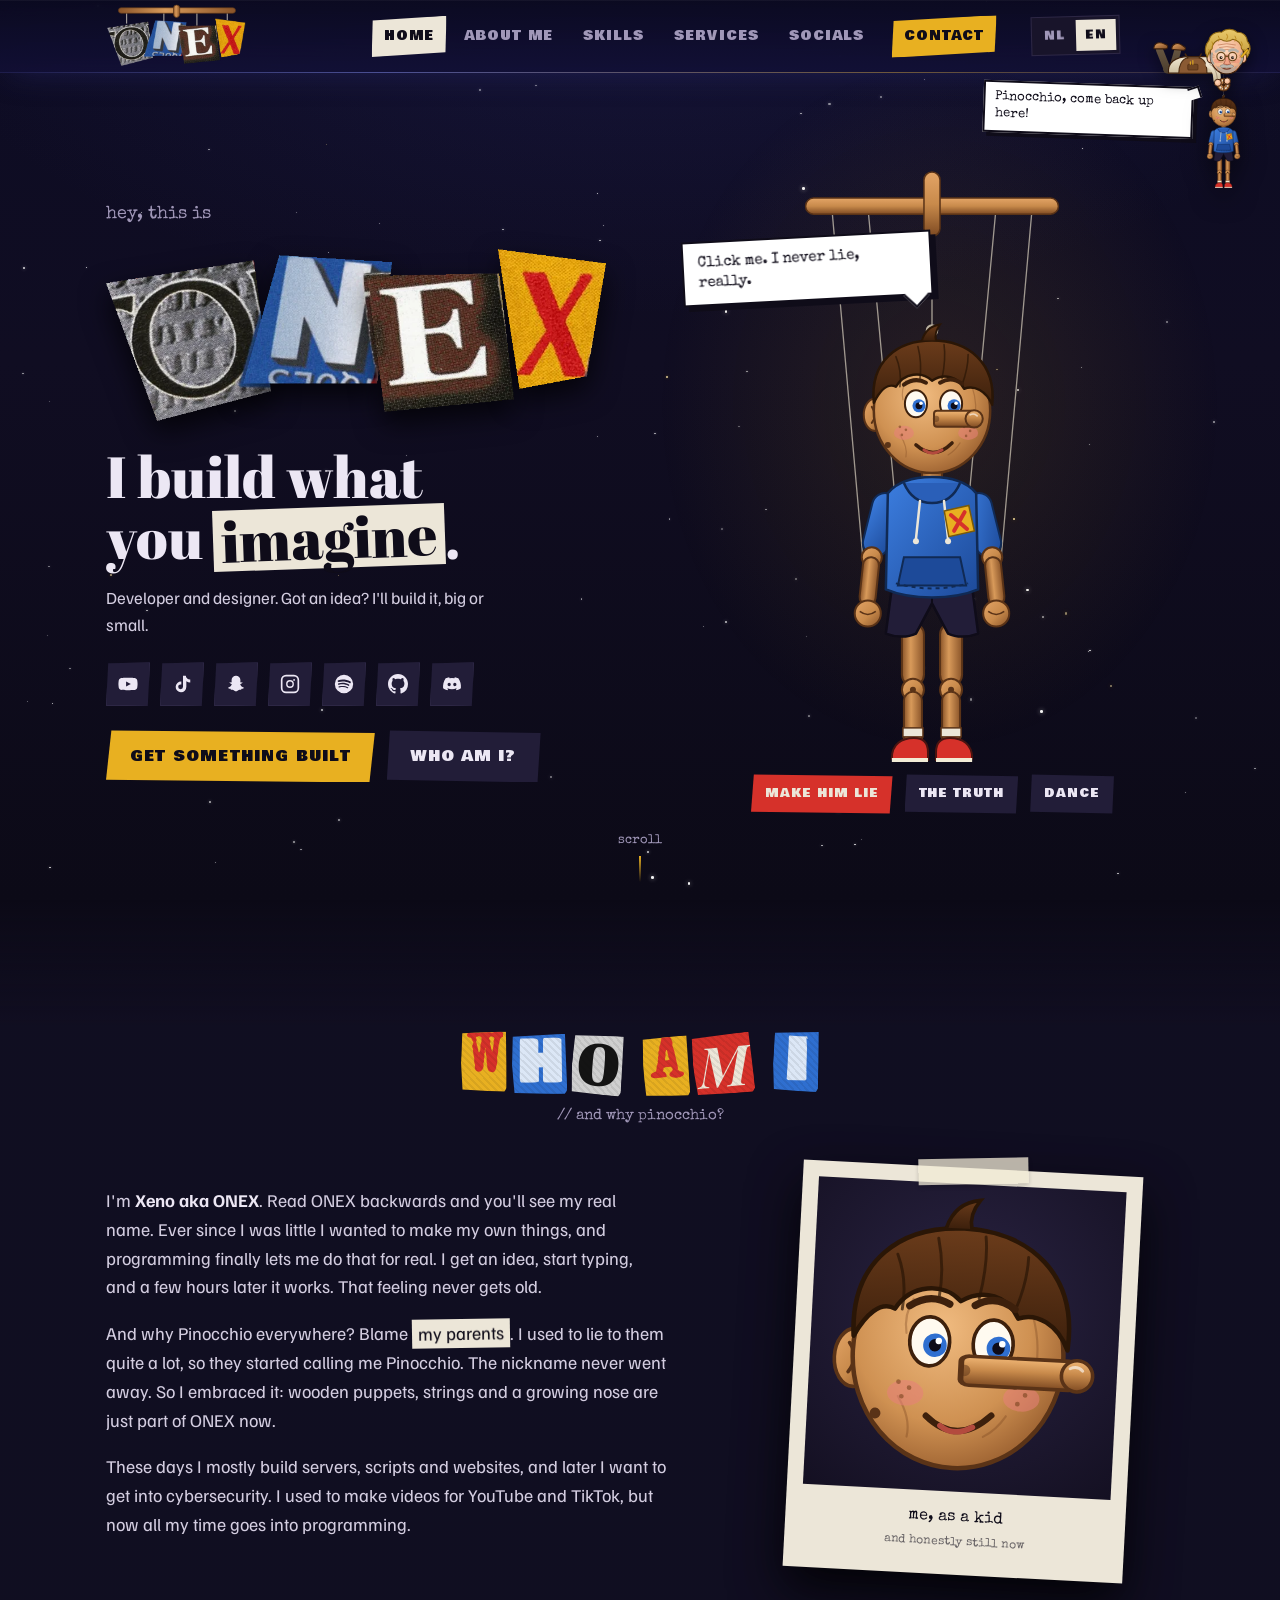
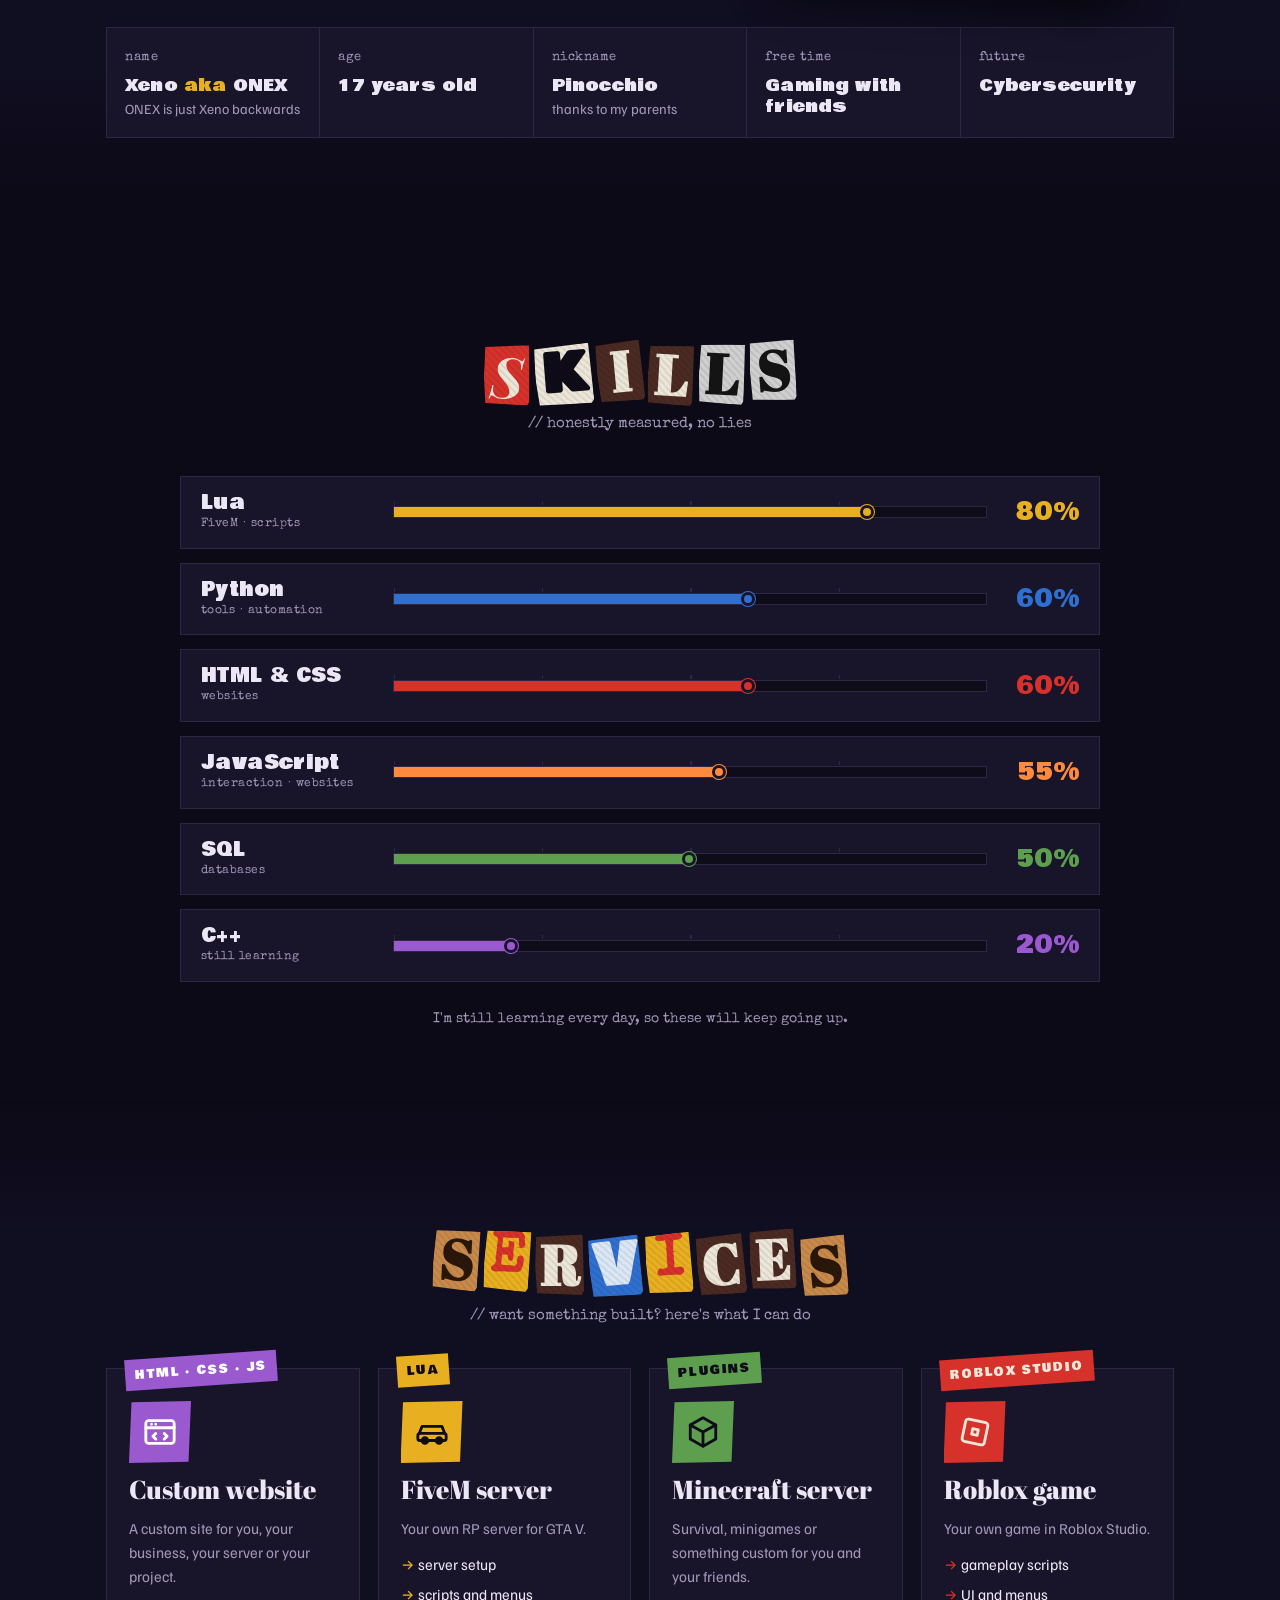
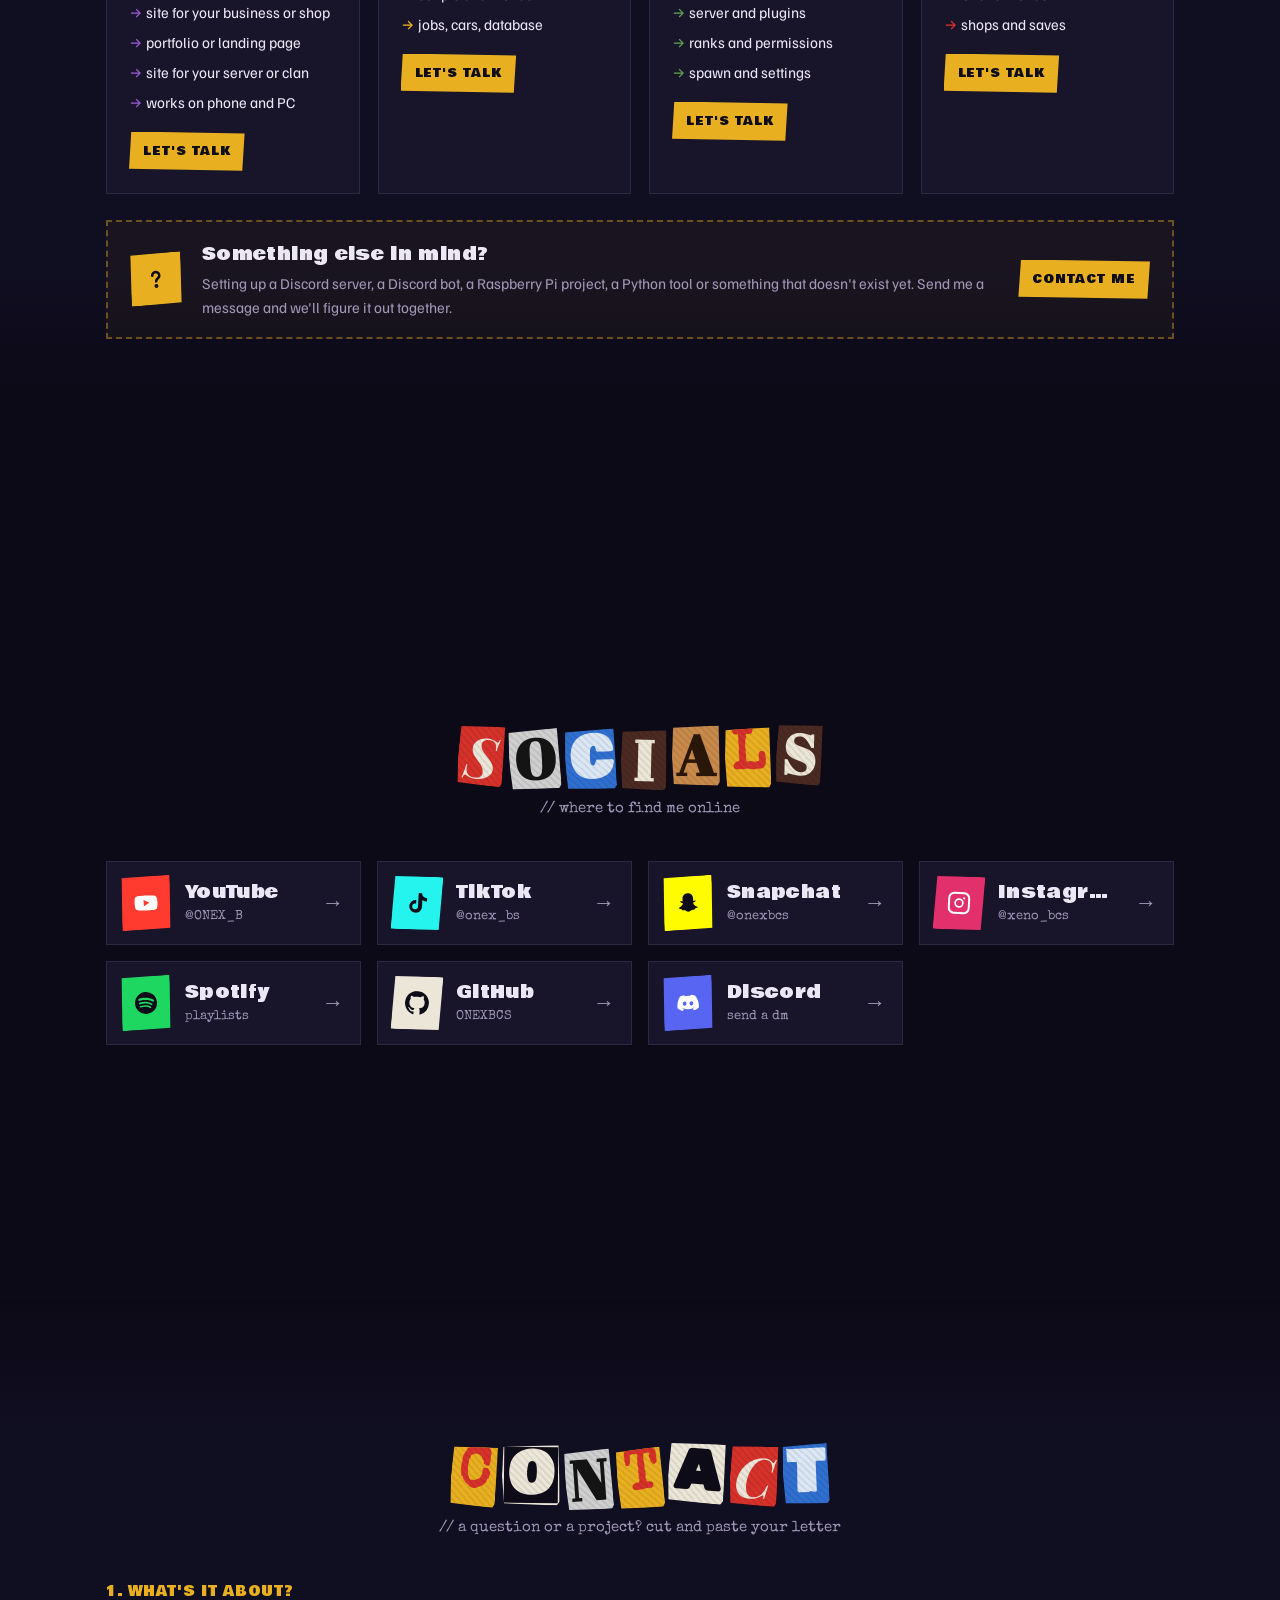
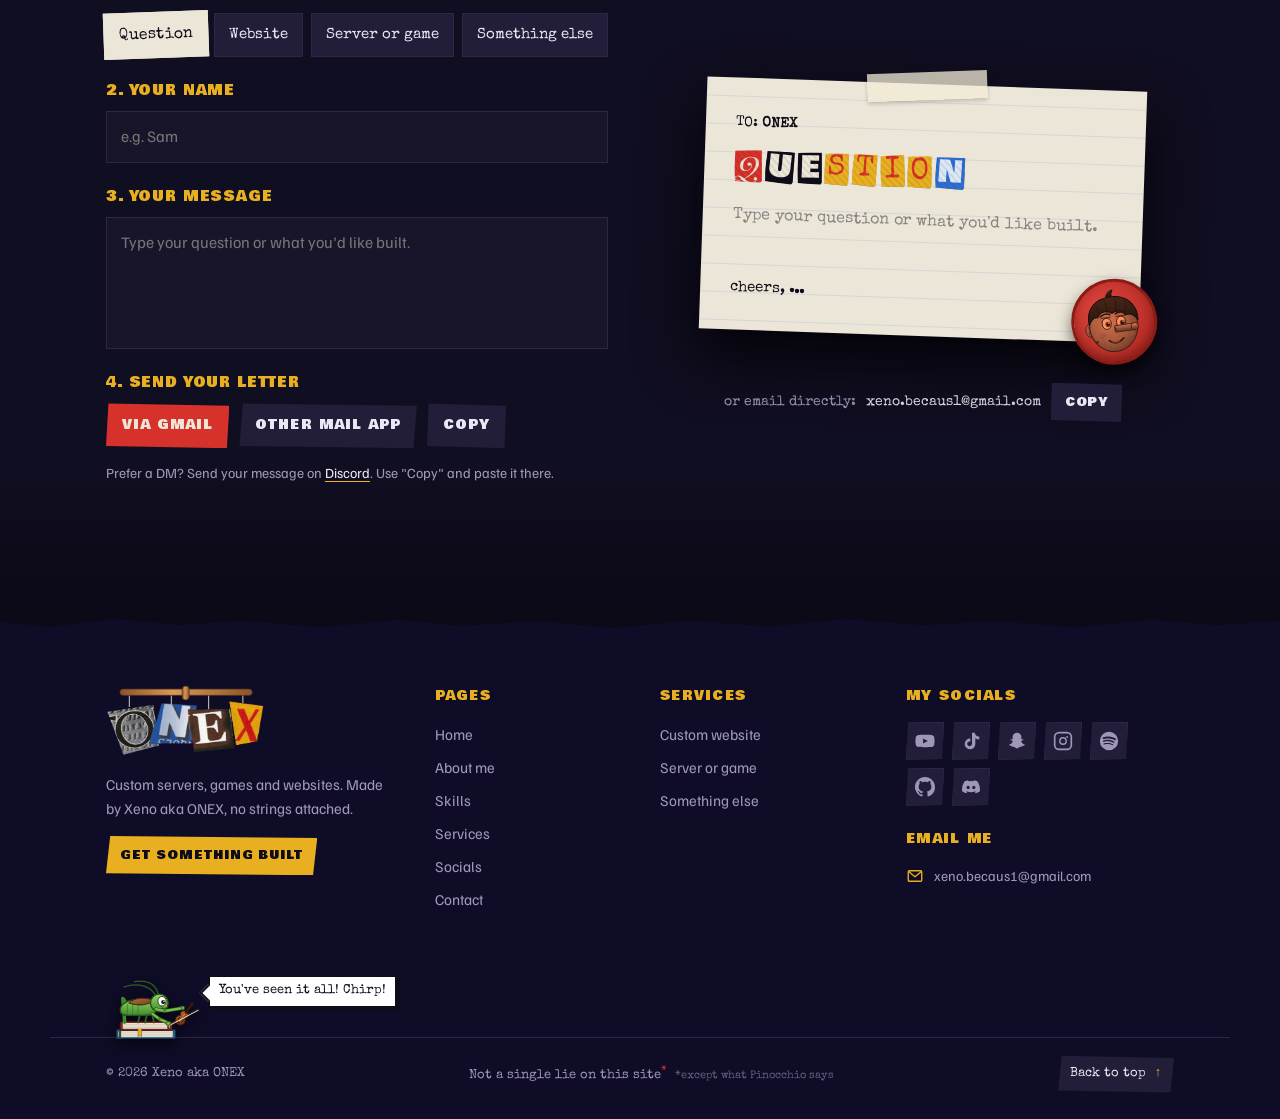
==== commit d2da4a14: "No Wheeeee trail when the mini puppet is hidden (small screens) Co-Authored-By: Claude Opus 5.5 <nor" ====
--- a/index.html
+++ b/index.html
@@ -14,7 +14,7 @@
 <title>ONEX · Pinokkio's werkplaats</title>
 <link rel="preconnect" href="https://fonts.googleapis.com">
 <link rel="stylesheet" href="https://fonts.googleapis.com/css2?family=Abril+Fatface&family=Bowlby+One&family=Familjen+Grotesk:wght@400;500;700&family=Special+Elite&family=Rubik+Mono+One&family=Playfair+Display:ital,wght@1,900&display=swap">
-<link rel="stylesheet" href="assets/css/style.css?v=57">
+<link rel="stylesheet" href="assets/css/style.css?v=58">
 </head>
 <body>
 
@@ -438,10 +438,10 @@
   window.goatcounter={no_onload:true,path:function(){return "/"}};
 </script>
 <script data-goatcounter="https://onexbcs.goatcounter.com/count" async src="//gc.zgo.at/count.js"></script>
-<script src="assets/js/i18n.js?v=57"></script>
-<script src="assets/js/main.js?v=57"></script>
-<script src="assets/js/companion.js?v=57"></script>
-<script src="assets/js/cricket.js?v=57"></script>
+<script src="assets/js/i18n.js?v=58"></script>
+<script src="assets/js/main.js?v=58"></script>
+<script src="assets/js/companion.js?v=58"></script>
+<script src="assets/js/cricket.js?v=58"></script>
 
 </body>
 </html>
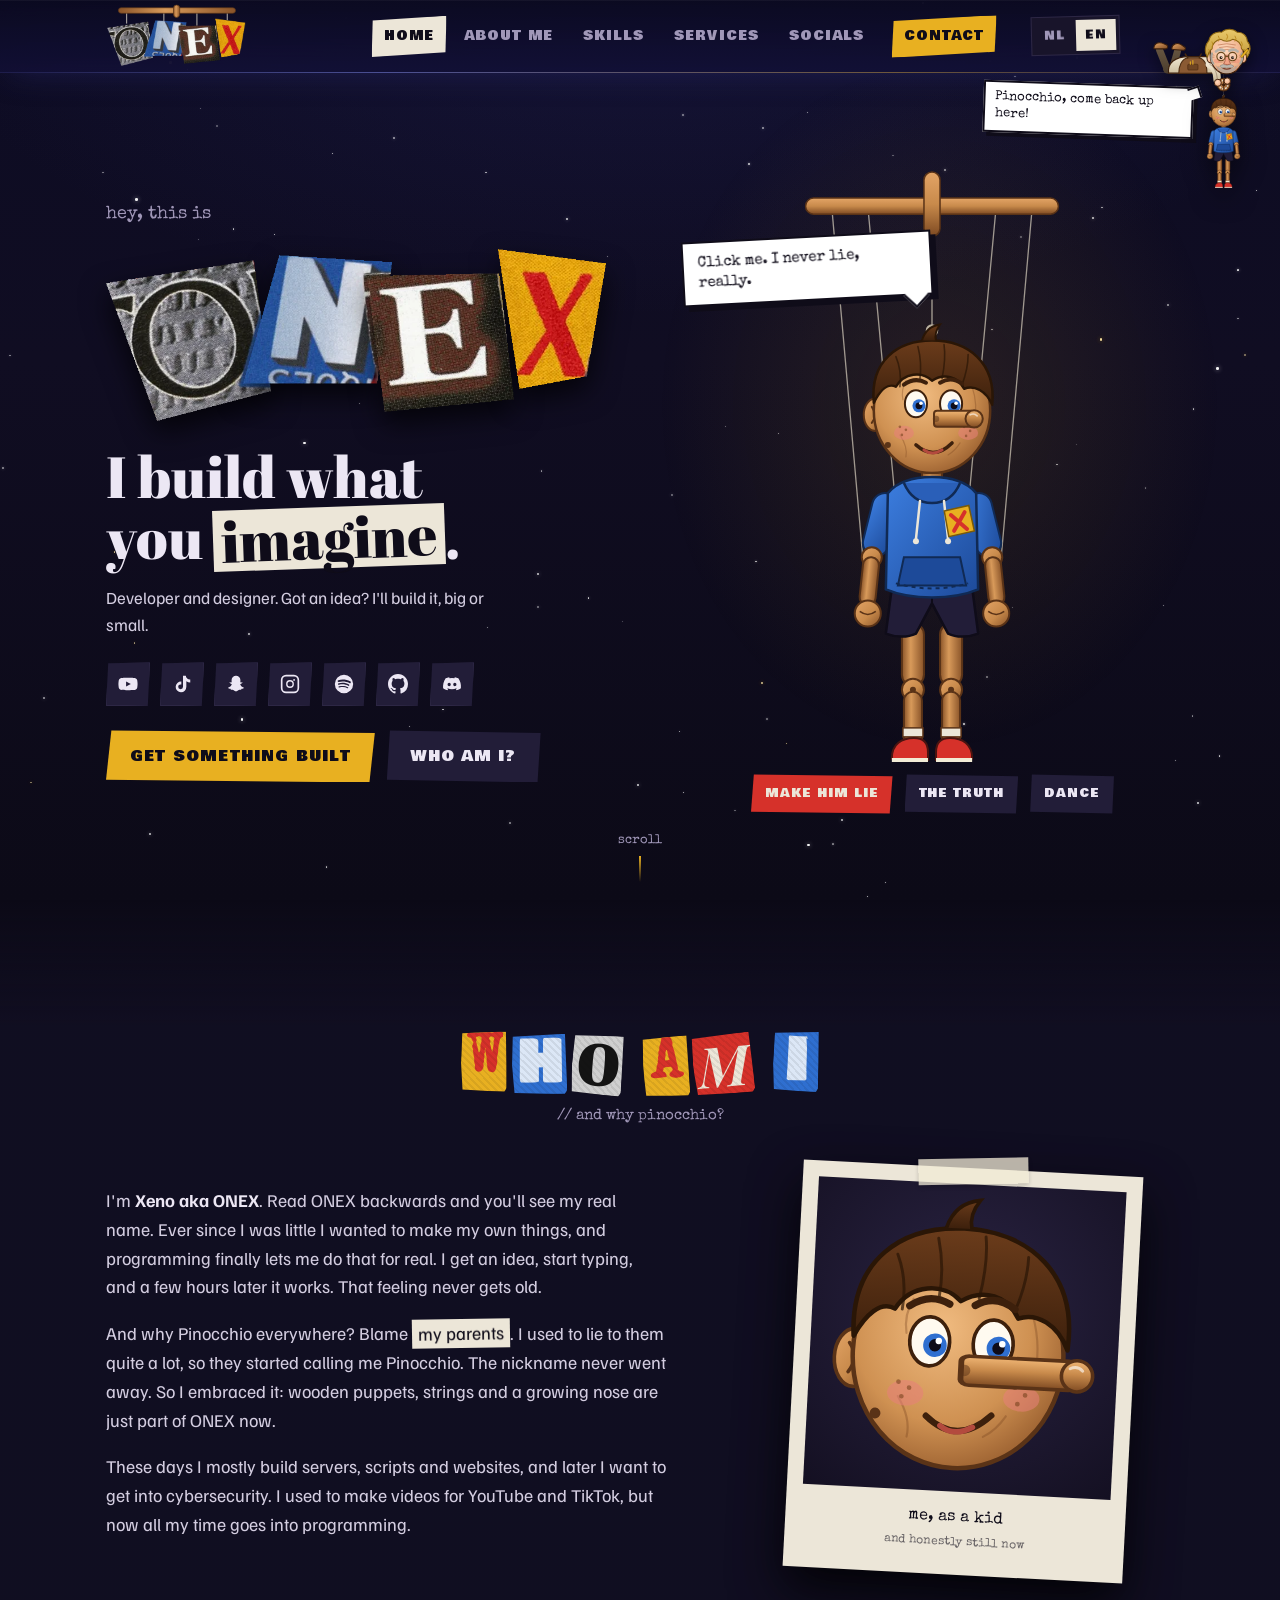
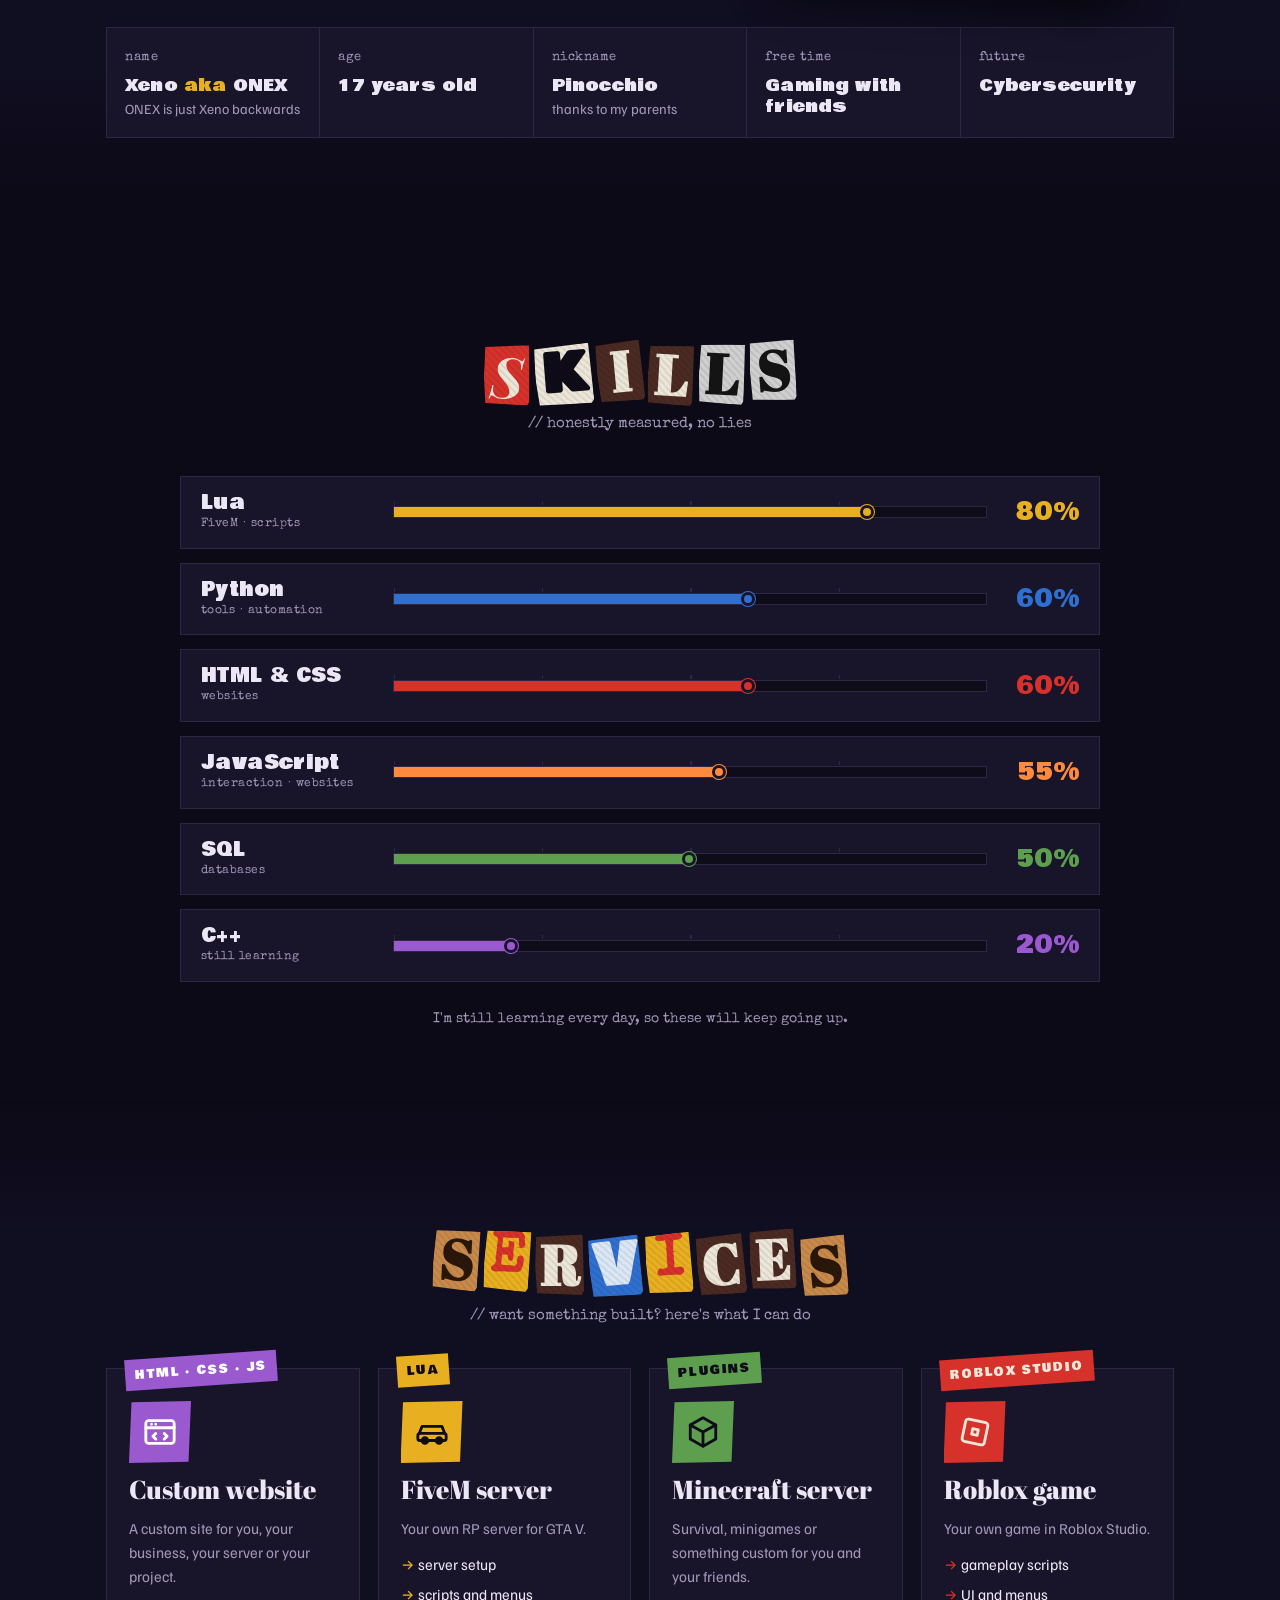
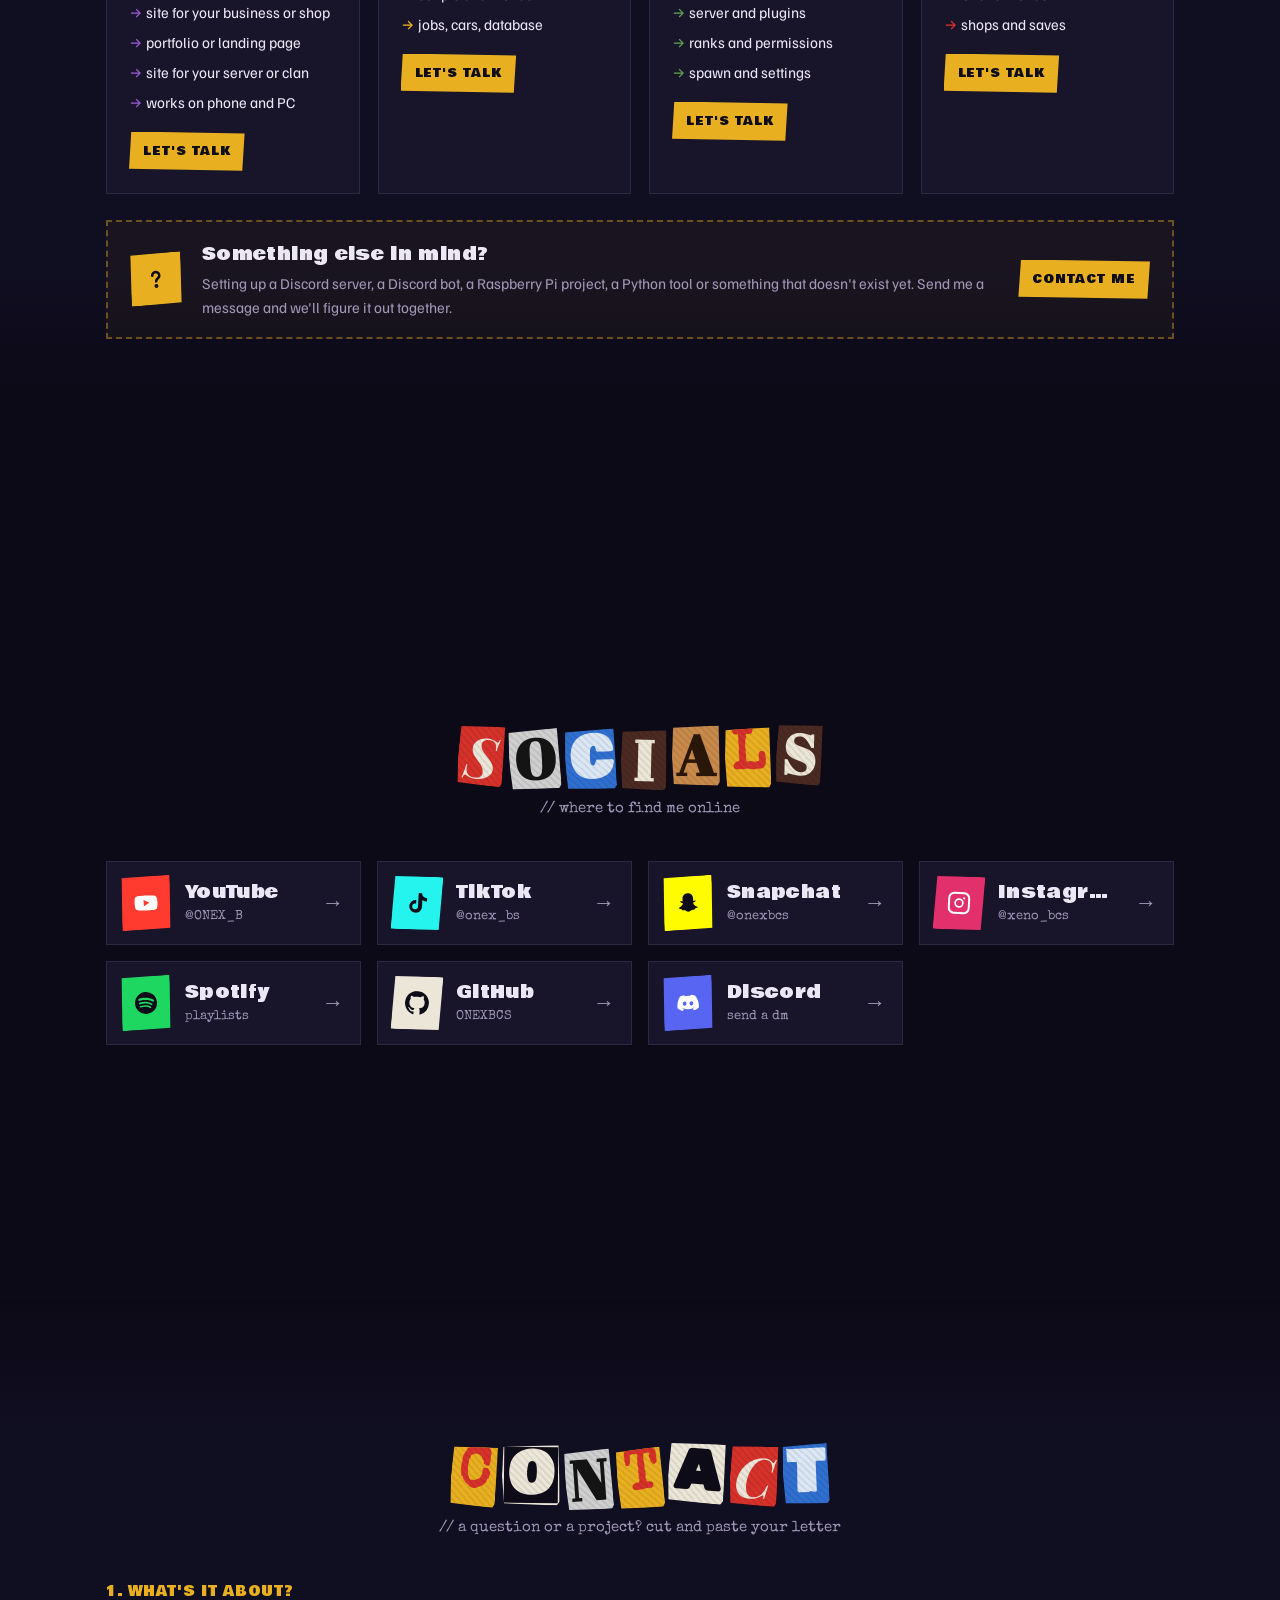
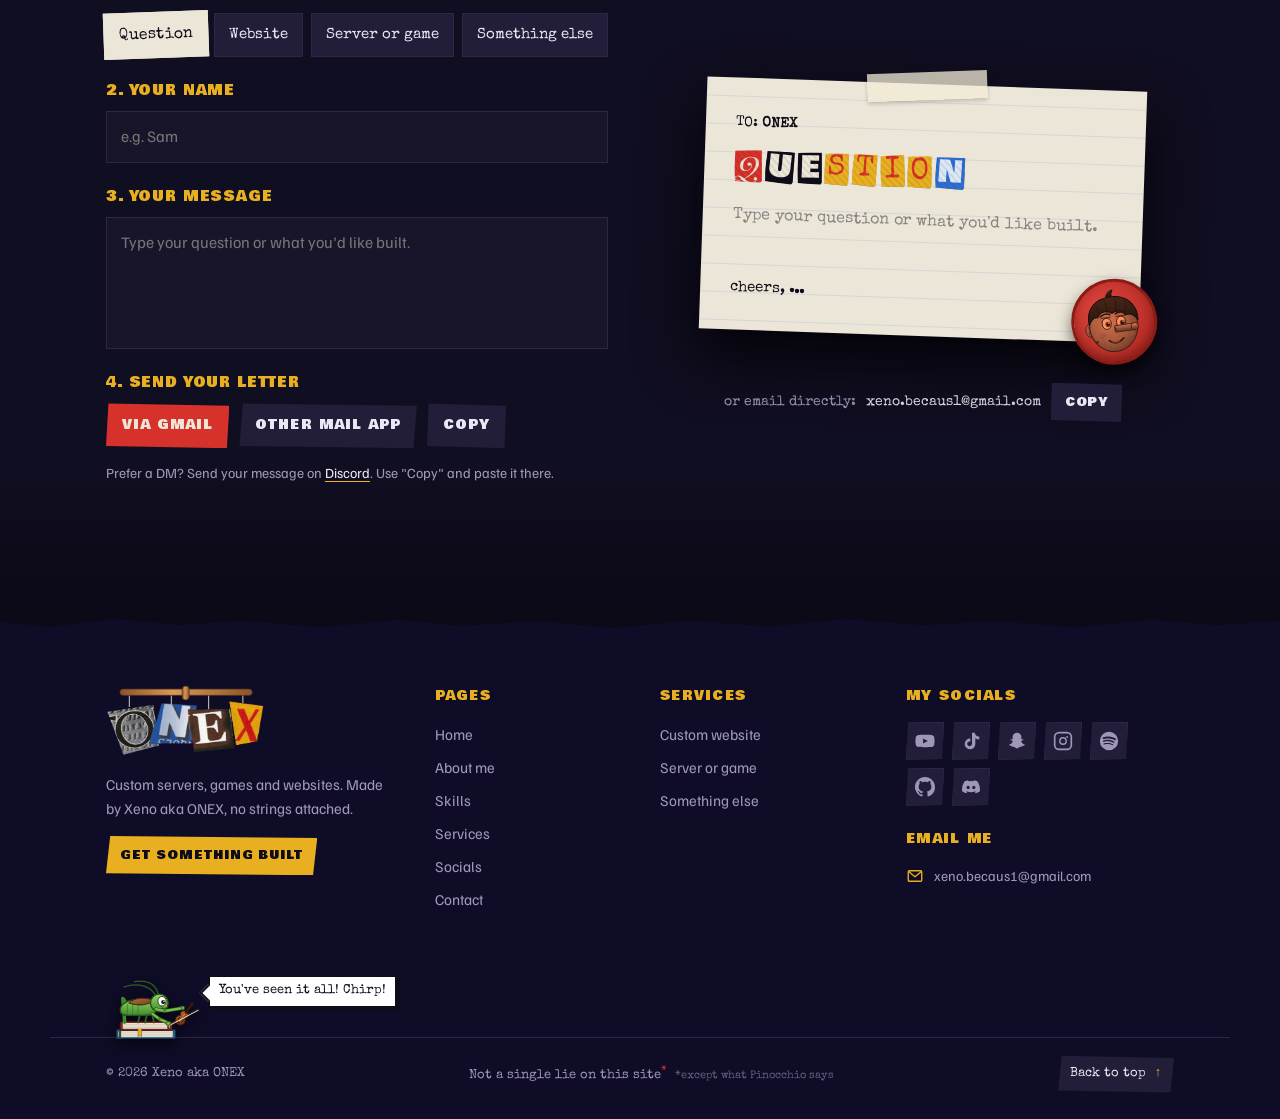
==== commit 85ff6a6e: "Geppetto also comes down on a string when the site opens Co-Authored-By: Claude Opus 5.5 <noreply@an" ====
--- a/index.html
+++ b/index.html
@@ -14,7 +14,7 @@
 <title>ONEX · Pinokkio's werkplaats</title>
 <link rel="preconnect" href="https://fonts.googleapis.com">
 <link rel="stylesheet" href="https://fonts.googleapis.com/css2?family=Abril+Fatface&family=Bowlby+One&family=Familjen+Grotesk:wght@400;500;700&family=Special+Elite&family=Rubik+Mono+One&family=Playfair+Display:ital,wght@1,900&display=swap">
-<link rel="stylesheet" href="assets/css/style.css?v=58">
+<link rel="stylesheet" href="assets/css/style.css?v=59">
 </head>
 <body>
 
@@ -438,10 +438,10 @@
   window.goatcounter={no_onload:true,path:function(){return "/"}};
 </script>
 <script data-goatcounter="https://onexbcs.goatcounter.com/count" async src="//gc.zgo.at/count.js"></script>
-<script src="assets/js/i18n.js?v=58"></script>
-<script src="assets/js/main.js?v=58"></script>
-<script src="assets/js/companion.js?v=58"></script>
-<script src="assets/js/cricket.js?v=58"></script>
+<script src="assets/js/i18n.js?v=59"></script>
+<script src="assets/js/main.js?v=59"></script>
+<script src="assets/js/companion.js?v=59"></script>
+<script src="assets/js/cricket.js?v=59"></script>
 
 </body>
 </html>
--- a/assets/css/style.css
+++ b/assets/css/style.css
@@ -145,6 +145,7 @@
 .rig-on .nav a:nth-child(3){animation-delay:.29s}.rig-on .nav a:nth-child(4){animation-delay:.36s}
 .rig-on .nav a:nth-child(5){animation-delay:.43s}.rig-on .nav a:nth-child(6){animation-delay:.5s}
 .rig-on .lang,.rig-on .burger{animation-delay:.58s}
+.rig-on .buddy{--from:-240px;animation:rigDrop 1.2s linear .7s both}
 .rig-on .header .logo,.rig-on .lang,.rig-on .burger{position:relative}
 .rope{position:absolute;left:50%;bottom:100%;width:1.5px;height:120vh;margin-left:-.75px;background:linear-gradient(#e6dfcf00,#e6dfcfdd 30%);
   pointer-events:none;transform-origin:top;animation:ropeUp .5s ease-in both;animation-delay:calc(var(--rd,0s) + 1.3s)}
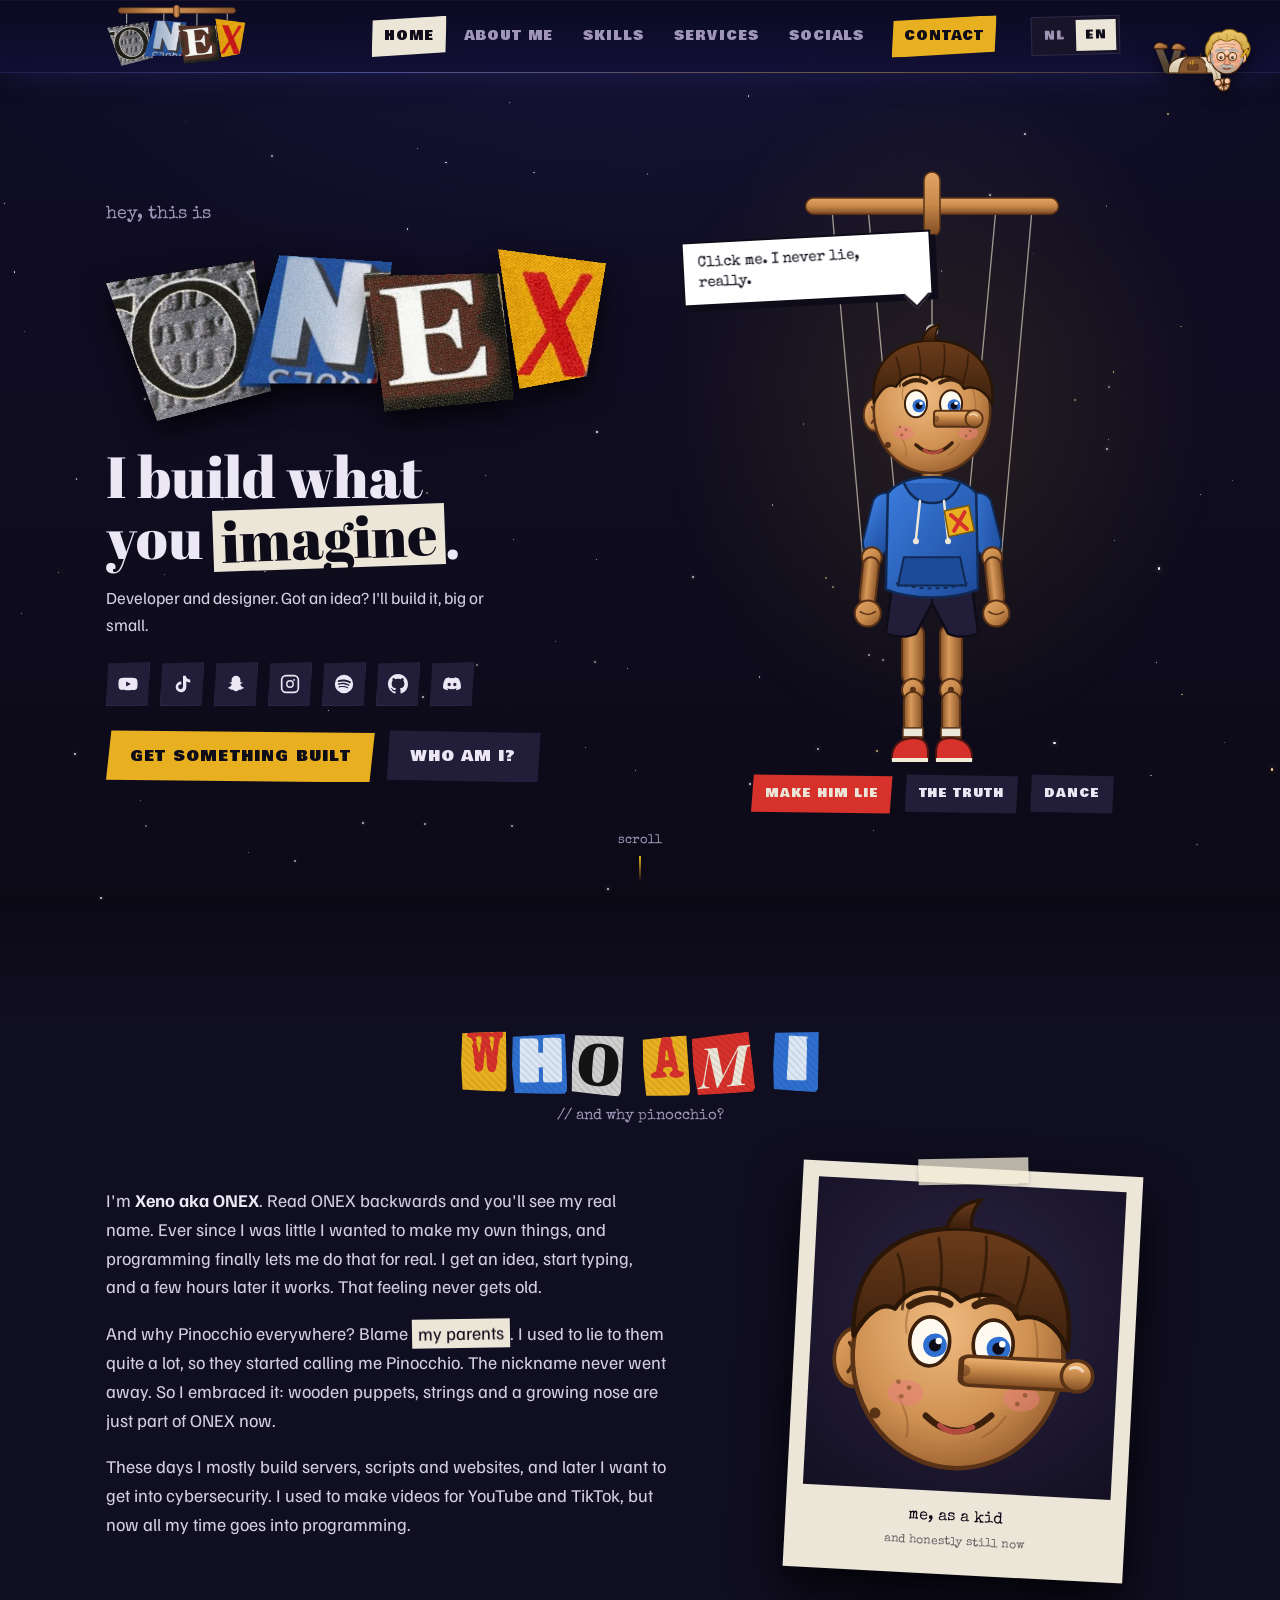
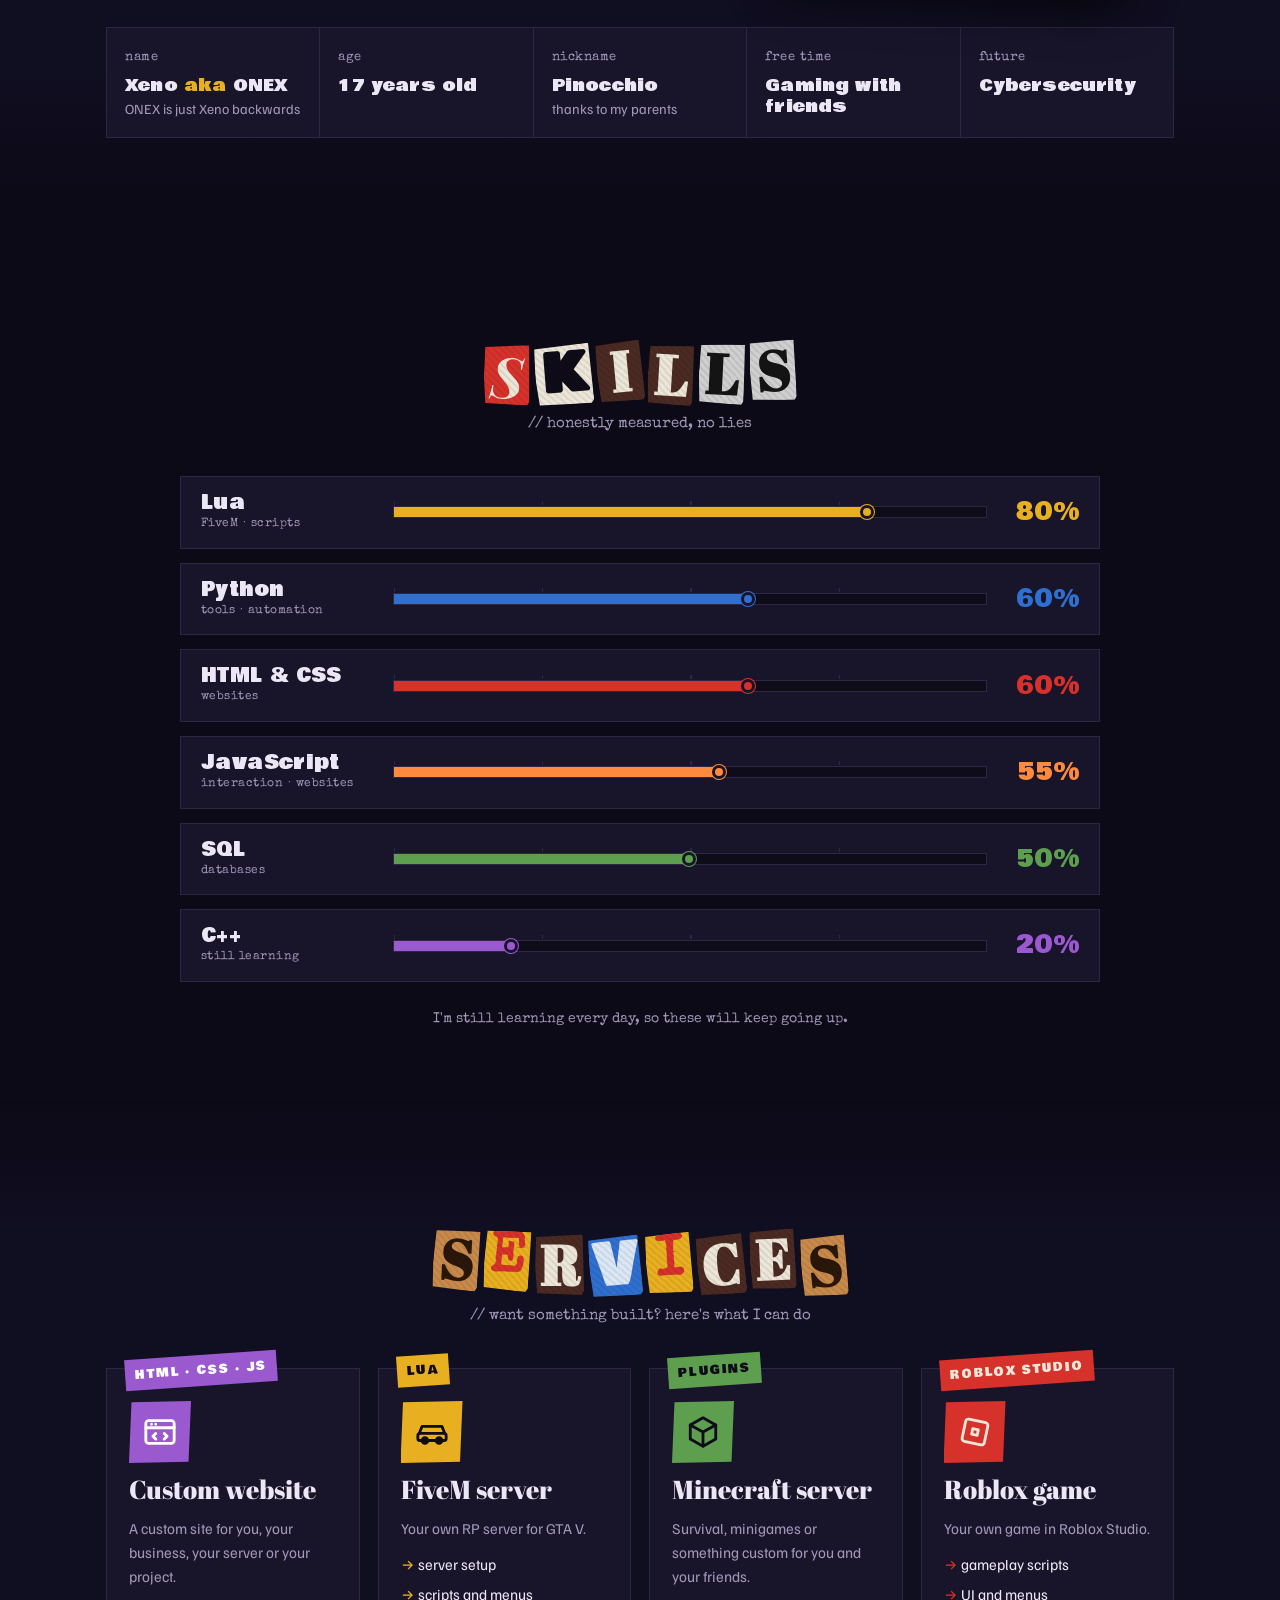
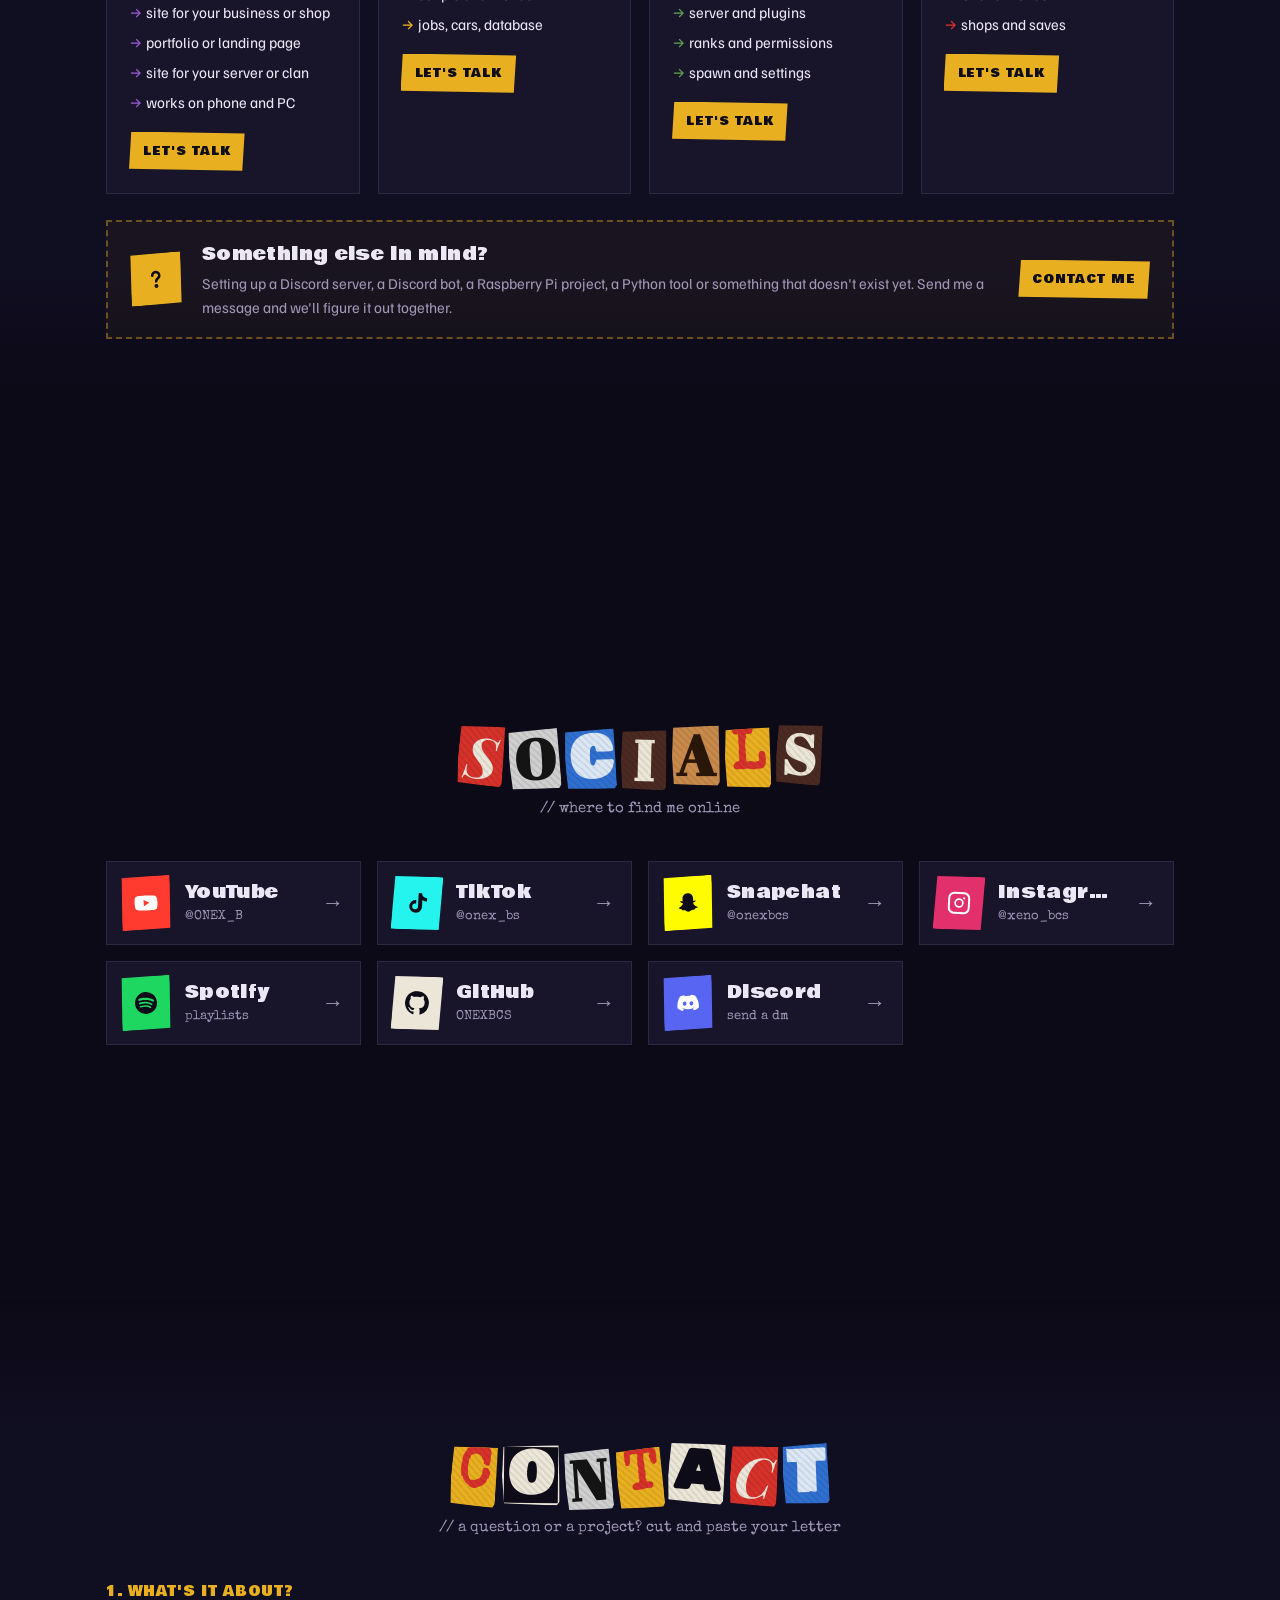
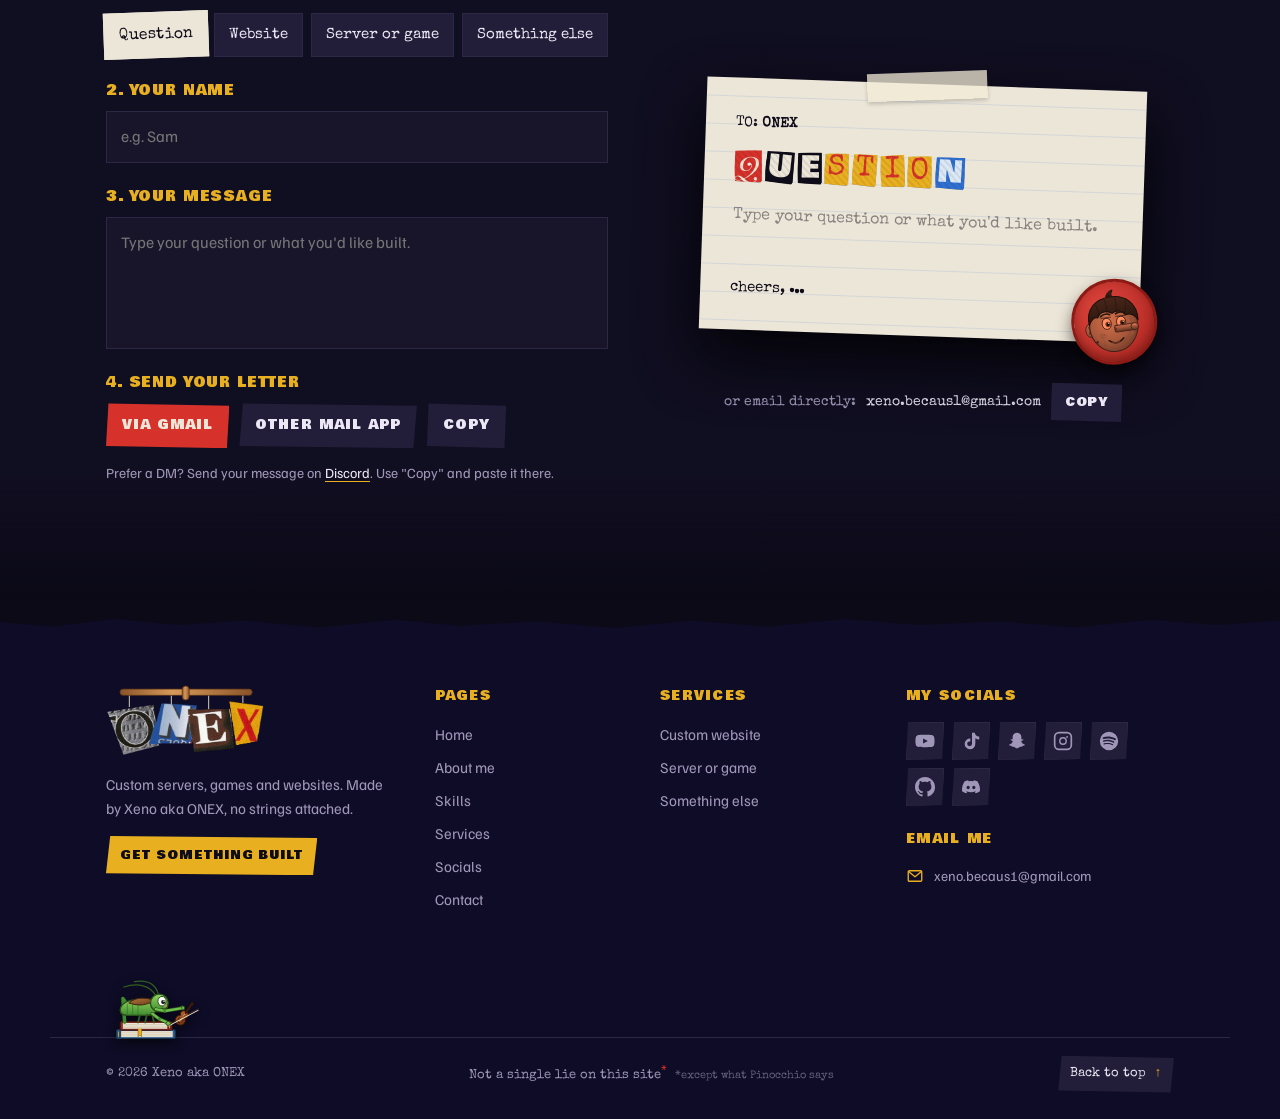
==== commit e978b6bc: "On refresh: Geppetto lands first, then lets Pinokkio down Co-Authored-By: Claude Opus 5.5 <noreply@a" ====
--- a/index.html
+++ b/index.html
@@ -14,7 +14,7 @@
 <title>ONEX · Pinokkio's werkplaats</title>
 <link rel="preconnect" href="https://fonts.googleapis.com">
 <link rel="stylesheet" href="https://fonts.googleapis.com/css2?family=Abril+Fatface&family=Bowlby+One&family=Familjen+Grotesk:wght@400;500;700&family=Special+Elite&family=Rubik+Mono+One&family=Playfair+Display:ital,wght@1,900&display=swap">
-<link rel="stylesheet" href="assets/css/style.css?v=59">
+<link rel="stylesheet" href="assets/css/style.css?v=60">
 </head>
 <body>
 
@@ -438,10 +438,10 @@
   window.goatcounter={no_onload:true,path:function(){return "/"}};
 </script>
 <script data-goatcounter="https://onexbcs.goatcounter.com/count" async src="//gc.zgo.at/count.js"></script>
-<script src="assets/js/i18n.js?v=59"></script>
-<script src="assets/js/main.js?v=59"></script>
-<script src="assets/js/companion.js?v=59"></script>
-<script src="assets/js/cricket.js?v=59"></script>
+<script src="assets/js/i18n.js?v=60"></script>
+<script src="assets/js/main.js?v=60"></script>
+<script src="assets/js/companion.js?v=60"></script>
+<script src="assets/js/cricket.js?v=60"></script>
 
 </body>
 </html>
--- a/assets/css/style.css
+++ b/assets/css/style.css
@@ -476,6 +476,8 @@
 .mk-leg2{transform-origin:60px 73.5px;animation:mkkick 1.6s ease-in-out infinite reverse}
 @keyframes mkkick{0%,100%{transform:rotate(-10deg)}50%{transform:rotate(14deg)}}
 .buddy-str{display:block;width:1.5px;height:var(--drop,20px);margin:0 auto;background:linear-gradient(#e6dfcf33,#e6dfcfcc);transition:height .3s ease-out}
+.buddy.unroll .buddy-str{transition:height 1.1s cubic-bezier(.3,1.2,.5,1)}
+.buddy.unroll .buddy-bubble{transition:none}
 .buddy-pup{display:block;width:100%;height:auto;overflow:visible;margin-top:-2px;cursor:pointer;filter:drop-shadow(0 8px 12px #0009)}
 .buddy:not(.on) .buddy-pup{pointer-events:none!important;cursor:default} /* rolled up on home: not clickable */
 .buddy-pup .all{transform-box:view-box;transform-origin:160px 40px;animation:sway 4s ease-in-out infinite}
